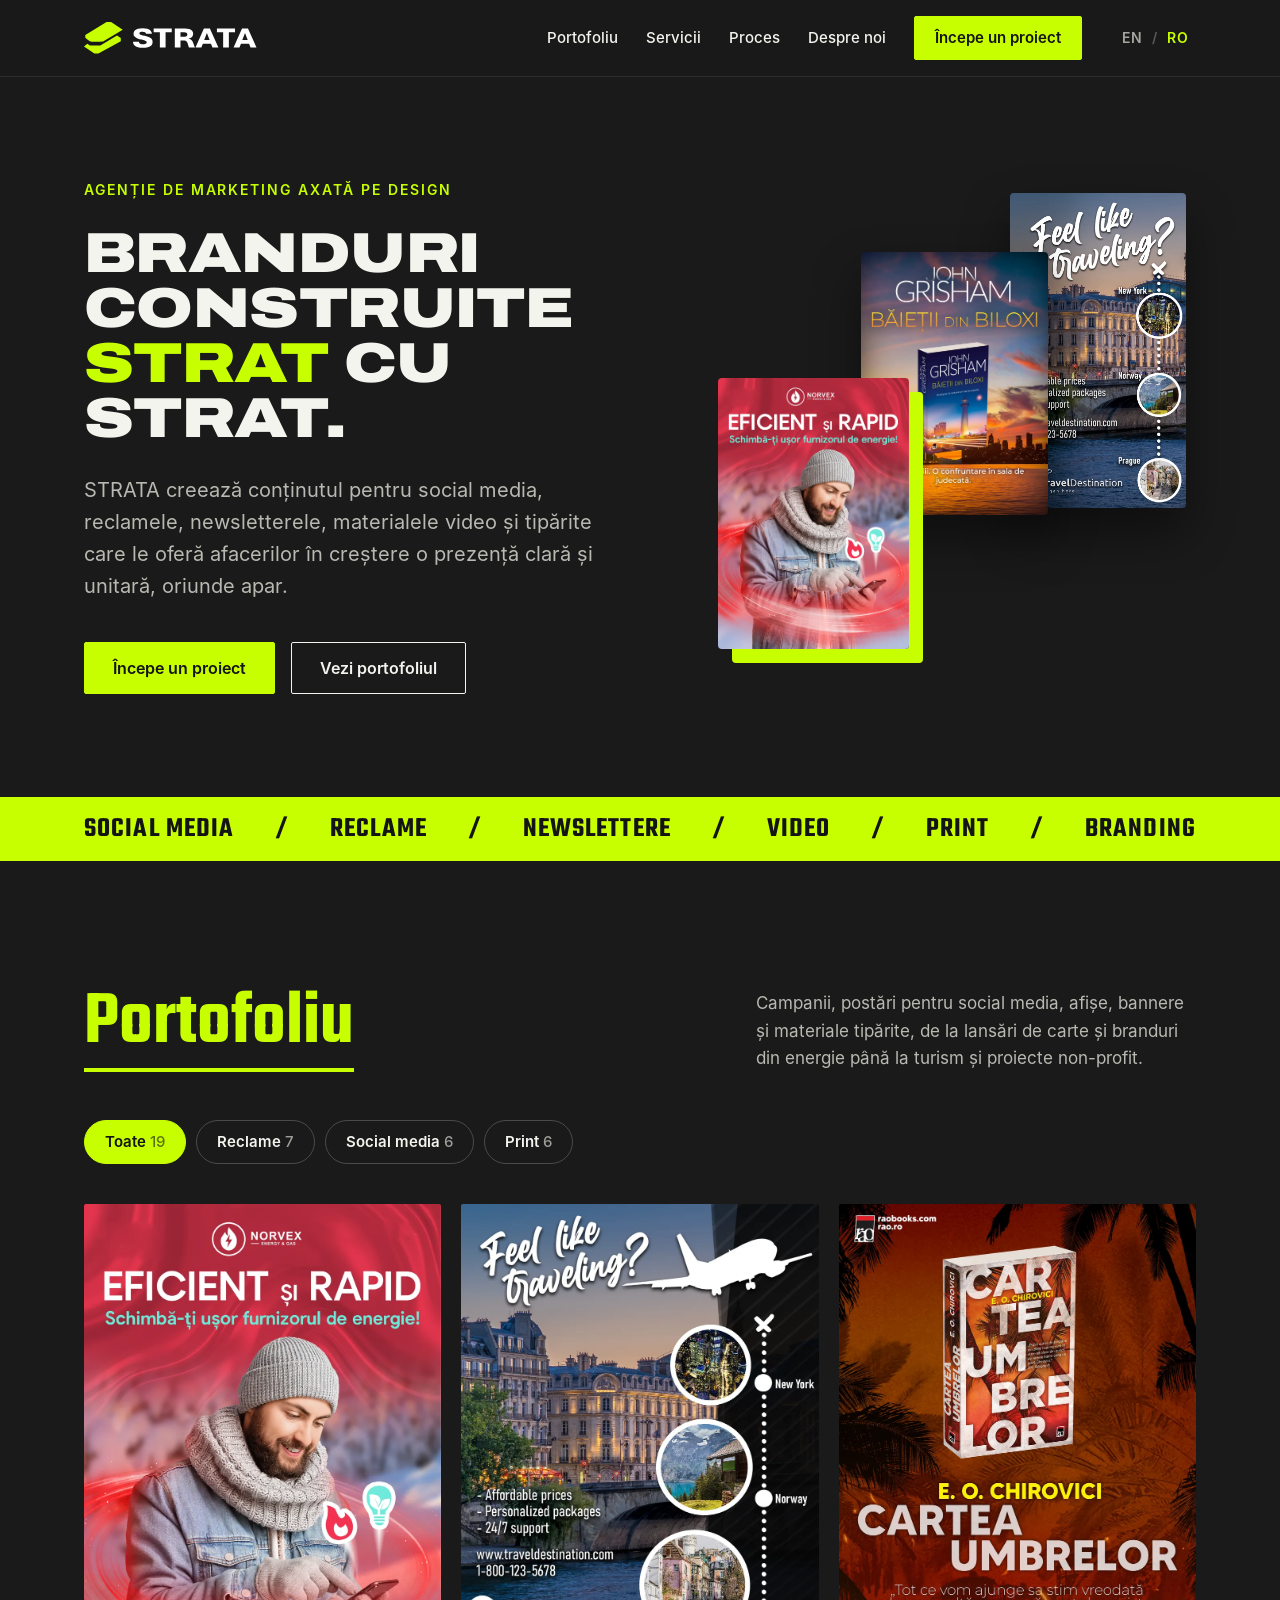
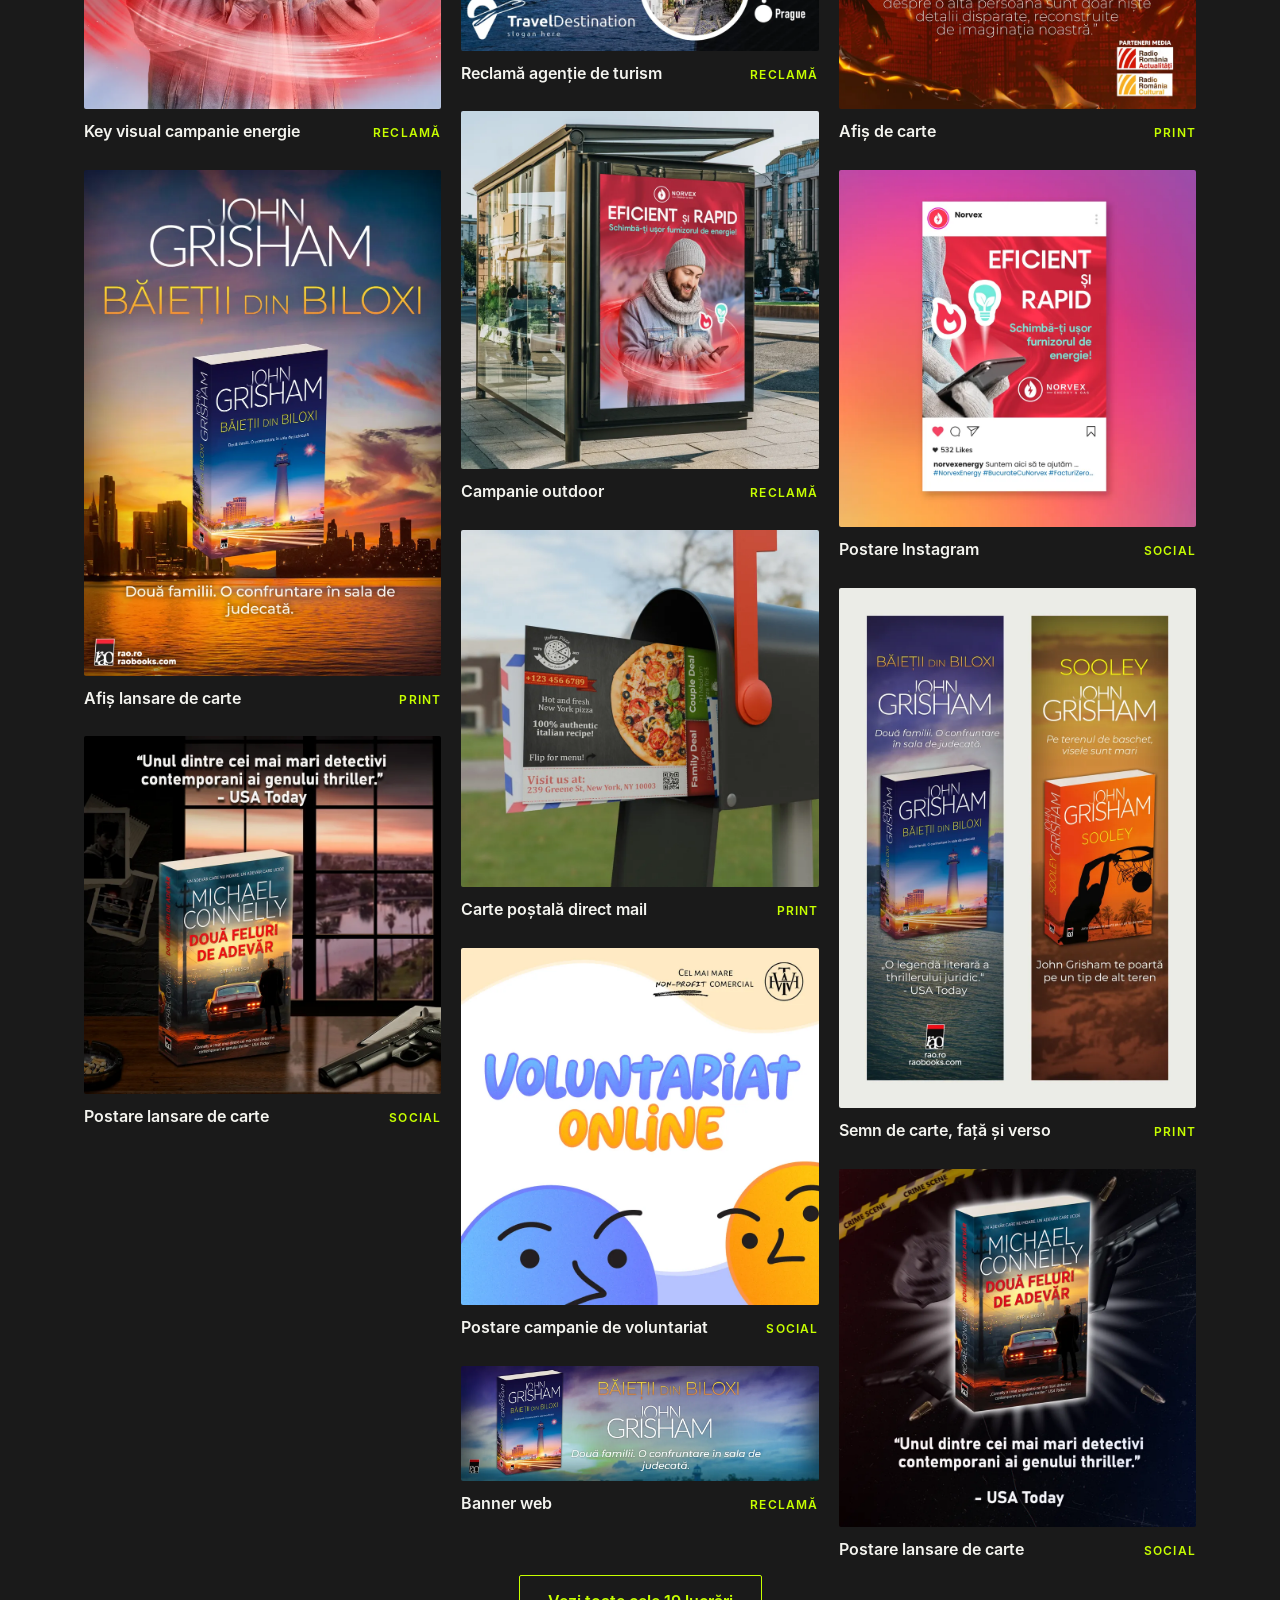
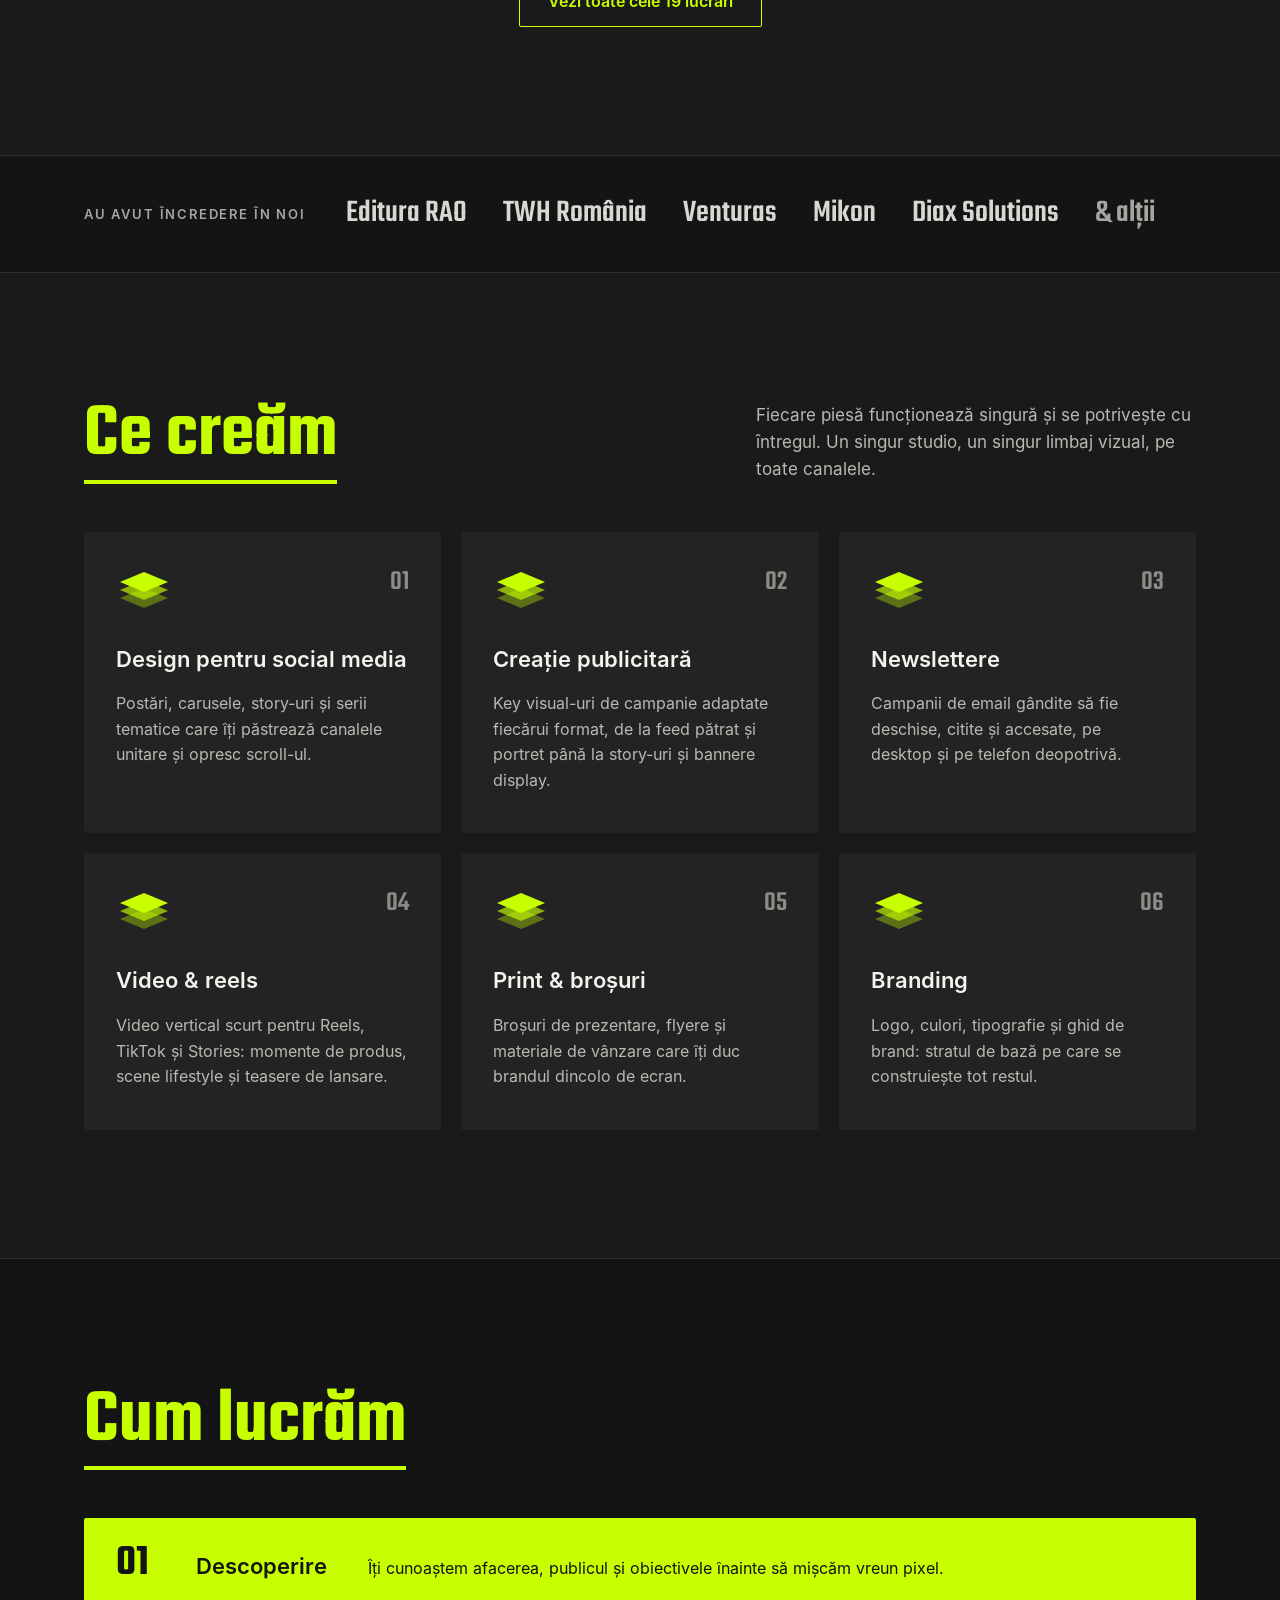
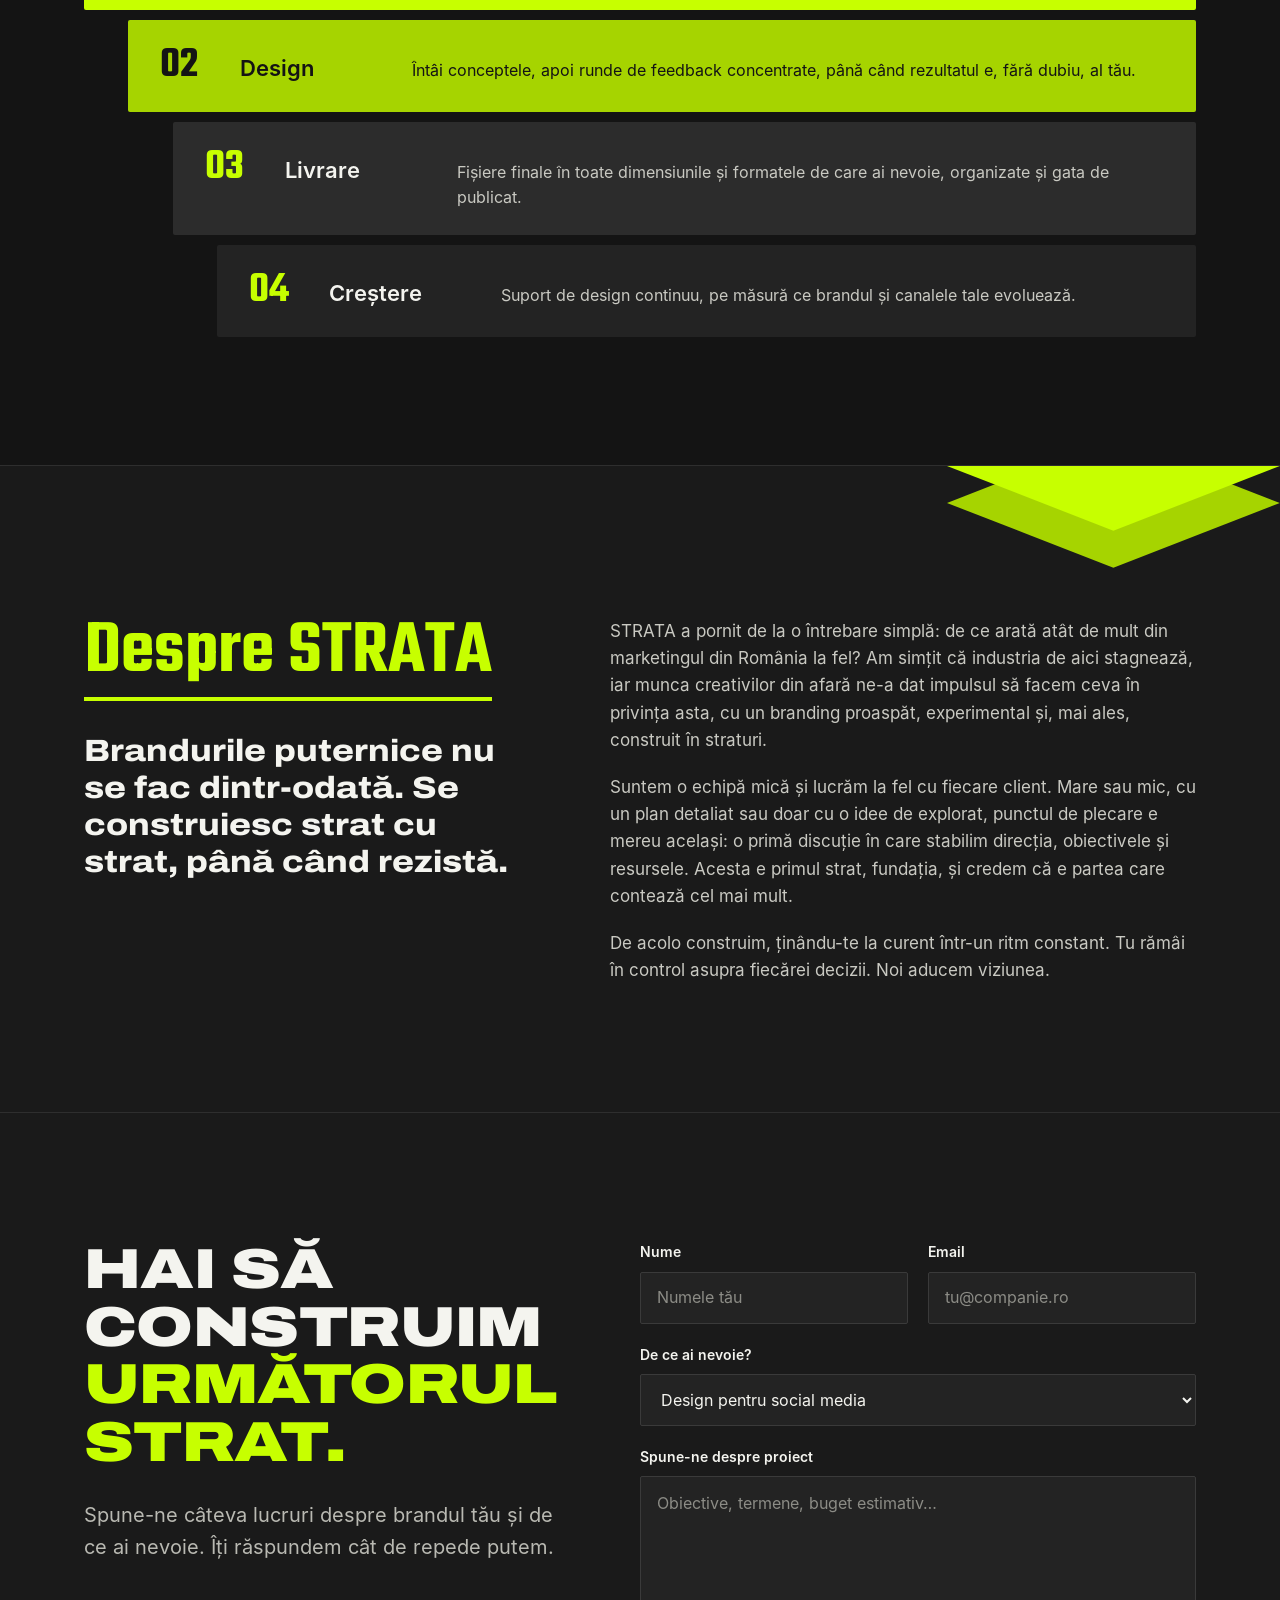
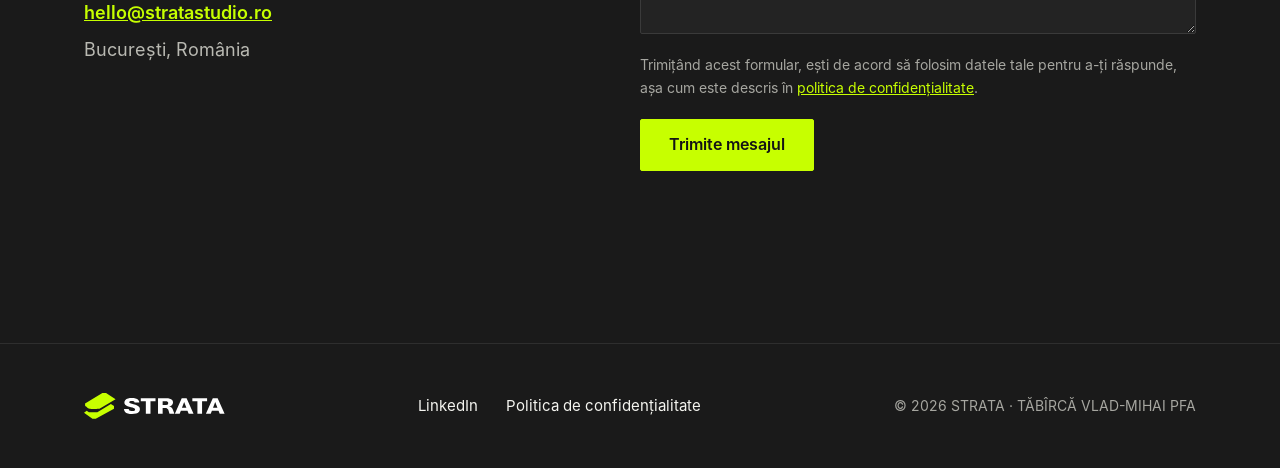
==== ro/index.html @ 1eb793d4 "Add Romanian version (/ro/) with EN/RO language switch - ro/index.html and ro/confidentialitate.html" ====
<!doctype html>
<html lang="ro">
<head>
<meta charset="utf-8">
<meta name="viewport" content="width=device-width, initial-scale=1">
<title>STRATA — Agenție de marketing axată pe design, în București</title>
<meta name="description" content="STRATA creează conținut pentru social media, reclame, newslettere, video, materiale tipărite și identitate de brand pentru afaceri în creștere. Cu sediul în București.">
<meta name="theme-color" content="#1A1A1A">
<link rel="canonical" href="https://stratastudio.ro/ro/">
<link rel="alternate" hreflang="en" href="https://stratastudio.ro/">
<link rel="alternate" hreflang="ro" href="https://stratastudio.ro/ro/">
<link rel="alternate" hreflang="x-default" href="https://stratastudio.ro/">
<meta property="og:type" content="website">
<meta property="og:locale" content="ro_RO">
<meta property="og:locale:alternate" content="en_US">
<meta property="og:title" content="STRATA — Branduri construite strat cu strat">
<meta property="og:description" content="Agenție de marketing axată pe design: social media, reclame, newslettere, video, print și branding.">
<meta property="og:url" content="https://stratastudio.ro/ro/">
<meta property="og:image" content="https://stratastudio.ro/img/brand/og-image.jpg">
<meta property="og:image:width" content="1200">
<meta property="og:image:height" content="630">
<meta name="twitter:card" content="summary_large_image">
<link rel="icon" href="../favicon.svg" type="image/svg+xml">
<link rel="icon" href="../favicon-32.png" sizes="32x32" type="image/png">
<link rel="apple-touch-icon" href="../apple-touch-icon.png">
<link rel="preload" href="../fonts/archivo-expanded-black.woff" as="font" type="font/woff" crossorigin>
<link rel="preload" href="../fonts/inter-regular.woff" as="font" type="font/woff" crossorigin>
<link rel="stylesheet" href="../css/style.css?v=20261117">
<script src="../js/main.js?v=20261117" defer></script>
</head>
<body>
<a class="skip-link" href="#main">Sari la conținut</a>

<header class="site-header">
  <div class="container header-inner">
    <a class="brand" href="#top" aria-label="STRATA, înapoi sus">
      <img src="../img/brand/logo.svg" alt="STRATA" width="172" height="32">
    </a>
    <button class="menu-toggle" type="button" aria-expanded="false" aria-controls="site-nav" aria-label="Deschide meniul">
      <svg class="icon-open" width="22" height="22" viewBox="0 0 24 24" fill="none" stroke="currentColor" stroke-width="2" stroke-linecap="round" aria-hidden="true"><path d="M4 7h16M4 12h16M4 17h10"/></svg>
      <svg class="icon-close" width="22" height="22" viewBox="0 0 24 24" fill="none" stroke="currentColor" stroke-width="2" stroke-linecap="round" aria-hidden="true"><path d="M6 6l12 12M18 6L6 18"/></svg>
    </button>
    <nav id="site-nav" class="site-nav" aria-label="Principal">
      <a href="#work">Portofoliu</a>
      <a href="#services">Servicii</a>
      <a href="#process">Proces</a>
      <a href="#about">Despre noi</a>
      <a class="btn btn-primary btn-sm" href="#contact">Începe un proiect</a>
    </nav>
    <nav class="lang-switch" aria-label="Limbă">
      <a href="../" hreflang="en" lang="en" title="English">EN</a>
      <span aria-hidden="true">/</span>
      <a href="./" hreflang="ro" lang="ro" aria-current="page" title="Română">RO</a>
    </nav>
  </div>
</header>

<main id="main">

<!-- HERO -->
<section id="top" class="hero">
  <div class="container hero-inner">
    <div class="hero-copy">
      <p class="eyebrow">Agenție de marketing axată pe design</p>
      <h1 class="display display-long">Branduri construite <span class="lime">strat</span> cu strat.</h1>
      <p class="lead">STRATA creează conținutul pentru social media, reclamele, newsletterele, materialele video și tipărite care le oferă afacerilor în creștere o prezență clară și unitară, oriunde apar.</p>
      <div class="hero-actions">
        <a class="btn btn-primary" href="#contact">Începe un proiect</a>
        <a class="btn btn-outline" href="#work">Vezi portofoliul</a>
      </div>
    </div>
    <div class="hero-art" aria-hidden="true">
      <div class="stack">
        <img class="stack-back" src="../img/work/travel-story.webp" alt="" width="700" height="1244">
        <img class="stack-mid" src="../img/work/biloxi-poster.webp" alt="" width="900" height="1273">
        <img class="stack-front" src="../img/work/norvex-kv.webp" alt="" width="900" height="1273">
      </div>
    </div>
  </div>
</section>

<div class="strip">
  <div class="container strip-inner">
    <span>Social media</span><span aria-hidden="true">/</span><span>Reclame</span><span aria-hidden="true">/</span><span>Newslettere</span><span aria-hidden="true">/</span><span>Video</span><span aria-hidden="true">/</span><span>Print</span><span aria-hidden="true">/</span><span>Branding</span>
  </div>
</div>

<!-- PORTOFOLIU -->
<section id="work" class="section">
  <div class="container">
    <div class="section-head">
      <h2 class="section-title">Portofoliu</h2>
      <p class="section-intro">Campanii, postări pentru social media, afișe, bannere și materiale tipărite, de la lansări de carte și branduri din energie până la turism și proiecte non-profit.</p>
    </div>

    <div class="filters" role="group" aria-label="Filtrează lucrările după tip">
      <button type="button" class="chip" data-filter="all" aria-pressed="true">Toate <span class="count"></span></button>
      <button type="button" class="chip" data-filter="ads" aria-pressed="false">Reclame <span class="count"></span></button>
      <button type="button" class="chip" data-filter="social" aria-pressed="false">Social media <span class="count"></span></button>
      <button type="button" class="chip" data-filter="print" aria-pressed="false">Print <span class="count"></span></button>
    </div>

    <div class="work-grid" id="work-grid">
      <figure class="work-item" data-cat="ads"><img src="../img/work/norvex-kv.webp" alt="Campanie pentru un furnizor de energie: un bărbat zâmbitor, în haine de iarnă, se uită la telefon pe un fundal roșu" width="900" height="1273" loading="lazy"><figcaption><span>Key visual campanie energie</span><span class="tag">Reclamă</span></figcaption></figure>
      <figure class="work-item" data-cat="print"><img src="../img/work/biloxi-poster.webp" alt="Afiș A4 pentru un roman de John Grisham, cu silueta unui oraș la apus" width="900" height="1273" loading="lazy"><figcaption><span>Afiș lansare de carte</span><span class="tag">Print</span></figcaption></figure>
      <figure class="work-item" data-cat="social"><img src="../img/work/truth-2.webp" alt="Postare Instagram: un thriller pe un birou lângă fereastră, la amurg, cu un citat dintr-o recenzie" width="900" height="900" loading="lazy"><figcaption><span>Postare lansare de carte</span><span class="tag">Social</span></figcaption></figure>
      <figure class="work-item" data-cat="ads"><img src="../img/work/travel-portrait.webp" alt="Reclamă pentru o agenție de turism: Feel like traveling? deasupra unui chei din Paris, cu bule de destinații" width="900" height="1125" loading="lazy"><figcaption><span>Reclamă agenție de turism</span><span class="tag">Reclamă</span></figcaption></figure>
      <figure class="work-item" data-cat="ads"><img src="../img/work/norvex-ooh.webp" alt="Afișul campaniei de energie într-o stație de autobuz" width="900" height="900" loading="lazy"><figcaption><span>Campanie outdoor</span><span class="tag">Reclamă</span></figcaption></figure>
      <figure class="work-item" data-cat="print"><img src="../img/work/pizza-mail.webp" alt="Carte poștală direct mail pentru o pizzerie, ieșind dintr-o cutie poștală roșie" width="900" height="900" loading="lazy"><figcaption><span>Carte poștală direct mail</span><span class="tag">Print</span></figcaption></figure>
      <figure class="work-item" data-cat="social"><img src="../img/work/twh-22.webp" alt="Postare colorată care anunță voluntariat online, cu fețe emoji jucăușe" width="900" height="900" loading="lazy"><figcaption><span>Postare campanie de voluntariat</span><span class="tag">Social</span></figcaption></figure>
      <figure class="work-item" data-cat="ads"><img src="../img/work/biloxi-banner.webp" alt="Banner web lat pentru un roman de John Grisham" width="1200" height="386" loading="lazy"><figcaption><span>Banner web</span><span class="tag">Reclamă</span></figcaption></figure>
      <figure class="work-item" data-cat="print"><img src="../img/work/umbrelor-poster.webp" alt="Afiș A4 pentru un thriller, cu titlu portocaliu în flăcări și palmieri" width="900" height="1273" loading="lazy"><figcaption><span>Afiș de carte</span><span class="tag">Print</span></figcaption></figure>
      <figure class="work-item" data-cat="social"><img src="../img/work/norvex-ig.webp" alt="Campania de energie prezentată ca postare Instagram pe un fundal în degrade" width="900" height="898" loading="lazy"><figcaption><span>Postare Instagram</span><span class="tag">Social</span></figcaption></figure>
      <figure class="work-item" data-cat="print"><img src="../img/work/bookmarks.webp" alt="Cele două fețe ale unui semn de carte tipărit pentru un roman" width="900" height="1312" loading="lazy"><figcaption><span>Semn de carte, față și verso</span><span class="tag">Print</span></figcaption></figure>
      <figure class="work-item" data-cat="social"><img src="../img/work/truth-3.webp" alt="Postare Instagram: un thriller luminat de un reflector, lângă un pistol" width="900" height="900" loading="lazy"><figcaption><span>Postare lansare de carte</span><span class="tag">Social</span></figcaption></figure>
      <figure class="work-item" data-cat="ads"><img src="../img/work/travel-story.webp" alt="Reclamă story verticală pentru o agenție de turism, cu un traseu de destinații" width="700" height="1244" loading="lazy"><figcaption><span>Reclamă story</span><span class="tag">Reclamă</span></figcaption></figure>
      <figure class="work-item" data-cat="print"><img src="../img/work/flyer-mockup.webp" alt="Flyer imobiliar pliat pe un birou din lemn, lângă un laptop" width="900" height="900" loading="lazy"><figcaption><span>Flyer imobiliar</span><span class="tag">Print</span></figcaption></figure>
      <figure class="work-item" data-cat="ads"><img src="../img/work/umbrelor-banner.webp" alt="Banner web portocaliu, lat, pentru un thriller" width="1200" height="386" loading="lazy"><figcaption><span>Banner web</span><span class="tag">Reclamă</span></figcaption></figure>
      <figure class="work-item" data-cat="social"><img src="../img/work/twh-24.webp" alt="Postare care invită oamenii să învețe social media management prin voluntariat" width="900" height="900" loading="lazy"><figcaption><span>Postare campanie de voluntariat</span><span class="tag">Social</span></figcaption></figure>
      <figure class="work-item" data-cat="print"><img src="../img/work/pizza-front.webp" alt="Carte poștală pentru o pizzerie, cu pizza, oferte și un cod QR" width="900" height="675" loading="lazy"><figcaption><span>Carte poștală direct mail, față</span><span class="tag">Print</span></figcaption></figure>
      <figure class="work-item" data-cat="social"><img src="../img/work/truth-4.webp" alt="Postare Instagram: un thriller pe un birou întunecat, luminat de o veioză" width="900" height="900" loading="lazy"><figcaption><span>Postare lansare de carte</span><span class="tag">Social</span></figcaption></figure>
      <figure class="work-item" data-cat="ads"><img src="../img/work/nasele-banner.webp" alt="Banner web lat și întunecat pentru un roman istoric" width="1200" height="386" loading="lazy"><figcaption><span>Banner web</span><span class="tag">Reclamă</span></figcaption></figure>
    </div>

    <div class="more-wrap">
      <button type="button" class="btn btn-outline-lime" id="show-more" hidden><span>Vezi toate cele <span id="total-count">19</span> lucrări</span></button>
    </div>
  </div>
</section>

<!-- CLIENȚI -->
<section class="clients" aria-label="Clienți">
  <div class="container clients-inner">
    <p class="clients-label">Au avut încredere în noi</p>
    <ul class="clients-list">
      <li>Editura RAO</li><li>TWH România</li><li>Venturas</li><li>Mikon</li><li>Diax Solutions</li><li class="muted">&amp; alții</li>
    </ul>
  </div>
</section>

<!-- SERVICII -->
<section id="services" class="section">
  <div class="container">
    <div class="section-head">
      <h2 class="section-title">Ce creăm</h2>
      <p class="section-intro">Fiecare piesă funcționează singură și se potrivește cu întregul. Un singur studio, un singur limbaj vizual, pe toate canalele.</p>
    </div>
    <div class="services">
      <details class="service" open>
        <summary><svg class="layers" width="56" height="48" viewBox="0 0 56 48" aria-hidden="true"><polygon points="4,30 28,20 52,30 28,40" opacity="0.35"/><polygon points="4,22 28,12 52,22 28,32" opacity="0.65"/><polygon points="4,14 28,4 52,14 28,24"/></svg><span class="num">01</span><h3>Design pentru social media</h3><span class="plus" aria-hidden="true">+</span></summary>
        <p>Postări, carusele, story-uri și serii tematice care îți păstrează canalele unitare și opresc scroll-ul.</p>
      </details>
      <details class="service" open>
        <summary><svg class="layers" width="56" height="48" viewBox="0 0 56 48" aria-hidden="true"><polygon points="4,30 28,20 52,30 28,40" opacity="0.35"/><polygon points="4,22 28,12 52,22 28,32" opacity="0.65"/><polygon points="4,14 28,4 52,14 28,24"/></svg><span class="num">02</span><h3>Creație publicitară</h3><span class="plus" aria-hidden="true">+</span></summary>
        <p>Key visual-uri de campanie adaptate fiecărui format, de la feed pătrat și portret până la story-uri și bannere display.</p>
      </details>
      <details class="service" open>
        <summary><svg class="layers" width="56" height="48" viewBox="0 0 56 48" aria-hidden="true"><polygon points="4,30 28,20 52,30 28,40" opacity="0.35"/><polygon points="4,22 28,12 52,22 28,32" opacity="0.65"/><polygon points="4,14 28,4 52,14 28,24"/></svg><span class="num">03</span><h3>Newslettere</h3><span class="plus" aria-hidden="true">+</span></summary>
        <p>Campanii de email gândite să fie deschise, citite și accesate, pe desktop și pe telefon deopotrivă.</p>
      </details>
      <details class="service" open>
        <summary><svg class="layers" width="56" height="48" viewBox="0 0 56 48" aria-hidden="true"><polygon points="4,30 28,20 52,30 28,40" opacity="0.35"/><polygon points="4,22 28,12 52,22 28,32" opacity="0.65"/><polygon points="4,14 28,4 52,14 28,24"/></svg><span class="num">04</span><h3>Video &amp; reels</h3><span class="plus" aria-hidden="true">+</span></summary>
        <p>Video vertical scurt pentru Reels, TikTok și Stories: momente de produs, scene lifestyle și teasere de lansare.</p>
      </details>
      <details class="service" open>
        <summary><svg class="layers" width="56" height="48" viewBox="0 0 56 48" aria-hidden="true"><polygon points="4,30 28,20 52,30 28,40" opacity="0.35"/><polygon points="4,22 28,12 52,22 28,32" opacity="0.65"/><polygon points="4,14 28,4 52,14 28,24"/></svg><span class="num">05</span><h3>Print &amp; broșuri</h3><span class="plus" aria-hidden="true">+</span></summary>
        <p>Broșuri de prezentare, flyere și materiale de vânzare care îți duc brandul dincolo de ecran.</p>
      </details>
      <details class="service" open>
        <summary><svg class="layers" width="56" height="48" viewBox="0 0 56 48" aria-hidden="true"><polygon points="4,30 28,20 52,30 28,40" opacity="0.35"/><polygon points="4,22 28,12 52,22 28,32" opacity="0.65"/><polygon points="4,14 28,4 52,14 28,24"/></svg><span class="num">06</span><h3>Branding</h3><span class="plus" aria-hidden="true">+</span></summary>
        <p>Logo, culori, tipografie și ghid de brand: stratul de bază pe care se construiește tot restul.</p>
      </details>
    </div>
  </div>
</section>

<!-- PROCES -->
<section id="process" class="section section-dark">
  <div class="container">
    <div class="section-head">
      <h2 class="section-title">Cum lucrăm</h2>
    </div>
    <ol class="steps">
      <li class="step step-1"><span class="step-num">01</span><span class="step-name">Descoperire</span><span class="step-text">Îți cunoaștem afacerea, publicul și obiectivele înainte să mișcăm vreun pixel.</span></li>
      <li class="step step-2"><span class="step-num">02</span><span class="step-name">Design</span><span class="step-text">Întâi conceptele, apoi runde de feedback concentrate, până când rezultatul e, fără dubiu, al tău.</span></li>
      <li class="step step-3"><span class="step-num">03</span><span class="step-name">Livrare</span><span class="step-text">Fișiere finale în toate dimensiunile și formatele de care ai nevoie, organizate și gata de publicat.</span></li>
      <li class="step step-4"><span class="step-num">04</span><span class="step-name">Creștere</span><span class="step-text">Suport de design continuu, pe măsură ce brandul și canalele tale evoluează.</span></li>
    </ol>
  </div>
</section>

<!-- DESPRE -->
<section id="about" class="section about">
  <svg class="about-layers" viewBox="0 0 360 220" aria-hidden="true"><polygon points="0,40 180,-30 360,40 180,110" fill="#A6D400"/><polygon points="0,0 180,-70 360,0 180,70" fill="#C7FF00"/></svg>
  <div class="container about-inner">
    <div class="about-head">
      <h2 class="section-title">Despre STRATA</h2>
      <p class="quote">Brandurile puternice nu se fac dintr-odată. Se construiesc strat cu strat, până când rezistă.</p>
    </div>
    <div class="about-body">
      <p>STRATA a pornit de la o întrebare simplă: de ce arată atât de mult din marketingul din România la fel? Am simțit că industria de aici stagnează, iar munca creativilor din afară ne-a dat impulsul să facem ceva în privința asta, cu un branding proaspăt, experimental și, mai ales, construit în straturi.</p>
      <p>Suntem o echipă mică și lucrăm la fel cu fiecare client. Mare sau mic, cu un plan detaliat sau doar cu o idee de explorat, punctul de plecare e mereu același: o primă discuție în care stabilim direcția, obiectivele și resursele. Acesta e primul strat, fundația, și credem că e partea care contează cel mai mult.</p>
      <p>De acolo construim, ținându-te la curent într-un ritm constant. Tu rămâi în control asupra fiecărei decizii. Noi aducem viziunea.</p>
    </div>
  </div>
</section>

<!-- CONTACT -->
<section id="contact" class="section contact">
  <div class="container contact-inner">
    <div class="contact-copy">
      <h2 class="display display-md display-long">Hai să construim <span class="lime">următorul strat.</span></h2>
      <p class="lead">Spune-ne câteva lucruri despre brandul tău și de ce ai nevoie. Îți răspundem cât de repede putem.</p>
      <div class="contact-details">
        <a href="mailto:hello@stratastudio.ro">hello@stratastudio.ro</a>
        <span>București, România</span>
      </div>
    </div>
    <form class="contact-form" id="contact-form" action="https://formspree.io/f/mnppkpod" method="POST" novalidate>
      <input type="hidden" name="language" value="ro">
      <div class="field-row">
        <div class="field">
          <label for="c-name">Nume</label>
          <input id="c-name" name="name" type="text" autocomplete="name" placeholder="Numele tău" required>
        </div>
        <div class="field">
          <label for="c-email">Email</label>
          <input id="c-email" name="email" type="email" autocomplete="email" placeholder="tu@companie.ro" required>
        </div>
      </div>
      <div class="field">
        <label for="c-service">De ce ai nevoie?</label>
        <select id="c-service" name="service">
          <option>Design pentru social media</option>
          <option>Creație publicitară</option>
          <option>Newslettere</option>
          <option>Video &amp; reels</option>
          <option>Print &amp; broșuri</option>
          <option>Branding</option>
          <option>Altceva</option>
        </select>
      </div>
      <div class="field">
        <label for="c-msg">Spune-ne despre proiect</label>
        <textarea id="c-msg" name="message" rows="5" placeholder="Obiective, termene, buget estimativ…" required></textarea>
      </div>
      <div class="hp" aria-hidden="true">
        <label for="c-company">Lasă acest câmp gol</label>
        <input id="c-company" name="_gotcha" type="text" tabindex="-1" autocomplete="off">
      </div>
      <p class="consent">Trimițând acest formular, ești de acord să folosim datele tale pentru a-ți răspunde, așa cum este descris în <a href="confidentialitate.html">politica de confidențialitate</a>.</p>
      <button class="btn btn-primary" type="submit">Trimite mesajul</button>
      <p class="form-status" id="form-status" role="status" aria-live="polite"></p>
    </form>
  </div>
</section>

</main>

<footer class="site-footer">
  <div class="container footer-inner">
    <img src="../img/brand/logo.svg" alt="STRATA" width="140" height="26">
    <nav class="footer-nav" aria-label="Subsol">
      <a href="https://www.linkedin.com/company/strata-linkedin" target="_blank" rel="noopener">LinkedIn</a>
      <a href="confidentialitate.html">Politica de confidențialitate</a>
    </nav>
    <p class="legal">© <span id="year">2026</span> STRATA · TĂBÎRCĂ VLAD-MIHAI PFA</p>
  </div>
</footer>
</body>
</html>
---- css/style.css ----
/* STRATA — site styles */

@font-face { font-family: "Archivo"; src: url("../fonts/archivo-expanded-black.woff") format("woff"); font-weight: 800 900; font-stretch: 110% 125%; font-display: swap; }
@font-face { font-family: "Teko"; src: url("../fonts/teko.woff") format("woff"); font-weight: 500 600; font-display: swap; }
@font-face { font-family: "Inter"; src: url("../fonts/inter-regular.woff") format("woff"); font-weight: 400; font-display: swap; }
@font-face { font-family: "Inter"; src: url("../fonts/inter-medium.woff") format("woff"); font-weight: 500; font-display: swap; }
@font-face { font-family: "Inter"; src: url("../fonts/inter-semibold.woff") format("woff"); font-weight: 600; font-display: swap; }

:root {
  --ink: #1A1A1A;
  --ink-deep: #141414;
  --surface: #232323;
  --surface-2: #2C2C2C;
  --line: #2E2E2E;
  --line-2: #3A3A3A;
  --paper: #F4F4EF;
  --text-2: #C9C9C2;
  --muted: #B9B9B2;
  --muted-2: #A6A6A0;
  --lime: #C7FF00;
  --lime-deep: #A6D400;
  --lime-hover: #DEFF66;
  --pad: clamp(20px, 5vw, 64px);
  --display: "Archivo", "Arial Black", sans-serif;
  --heading: "Teko", "Arial Narrow", sans-serif;
  --body: "Inter", system-ui, -apple-system, "Segoe UI", sans-serif;
  --radius: 2px;
}

*, *::before, *::after { box-sizing: border-box; }
html { scroll-behavior: smooth; scroll-padding-top: 88px; -webkit-text-size-adjust: 100%; }
body { margin: 0; background: var(--ink); color: var(--paper); font-family: var(--body); font-size: 17px; line-height: 1.6; overflow-x: hidden; }
img { max-width: 100%; height: auto; display: block; }
a { color: var(--lime); }
a:hover { color: var(--lime-hover); }
input, select, textarea, button { font: inherit; }
:focus-visible { outline: 2px solid var(--lime); outline-offset: 3px; }
@media (prefers-reduced-motion: reduce) { html { scroll-behavior: auto; } * { transition: none !important; } }

.container { max-width: 1240px; margin: 0 auto; padding-inline: var(--pad); }
.lime { color: var(--lime); }
.muted { color: var(--muted-2); }

.skip-link { position: absolute; left: 16px; top: -60px; z-index: 100; padding: 10px 16px; background: var(--lime); color: var(--ink-deep); font-weight: 600; text-decoration: none; border-radius: var(--radius); }
.skip-link:focus { top: 16px; }

/* Buttons */
.btn { display: inline-flex; align-items: center; justify-content: center; min-height: 52px; padding: 0 28px; border-radius: var(--radius); font-weight: 600; font-size: 16px; text-decoration: none; cursor: pointer; border: 1.5px solid transparent; transition: background-color .15s, color .15s, border-color .15s; }
.btn-sm { min-height: 44px; padding: 0 20px; font-size: 15px; }
.btn-primary { background: var(--lime); color: var(--ink-deep); border-color: var(--lime); }
.btn-primary:hover { background: var(--lime-hover); border-color: var(--lime-hover); color: var(--ink-deep); }
.btn-outline { border-color: var(--paper); color: var(--paper); background: transparent; }
.btn-outline:hover { background: var(--paper); color: var(--ink-deep); }
.btn-outline-lime { border-color: var(--lime); color: var(--lime); background: transparent; }
.btn-outline-lime:hover { background: var(--lime); color: var(--ink-deep); }

/* Header */
.site-header { position: sticky; top: 0; z-index: 50; background: rgba(26, 26, 26, 0.94); backdrop-filter: blur(8px); -webkit-backdrop-filter: blur(8px); border-bottom: 1px solid var(--line); }
.header-inner { display: flex; align-items: center; justify-content: space-between; gap: 16px 32px; min-height: 76px; }
.brand { display: flex; align-items: center; }
.brand img { height: 32px; width: auto; }
.site-nav { display: flex; align-items: center; gap: 28px; font-size: 15px; font-weight: 500; margin-left: auto; }
.lang-switch { display: flex; align-items: center; gap: 2px; font-size: 14px; font-weight: 600; letter-spacing: .06em; color: #5A5A56; }
.lang-switch a { display: inline-flex; align-items: center; justify-content: center; min-width: 36px; min-height: 44px; padding: 0 4px; color: var(--muted-2); text-decoration: none; border-radius: var(--radius); }
.lang-switch a:hover { color: var(--paper); }
.lang-switch a[aria-current="page"] { color: var(--lime); }
.back { margin-left: auto; }
.site-nav a:not(.btn) { color: var(--paper); text-decoration: none; }
.site-nav a:not(.btn):hover { color: var(--lime); }
.menu-toggle { display: none; width: 48px; height: 48px; align-items: center; justify-content: center; background: transparent; border: 1.5px solid var(--line-2); border-radius: var(--radius); color: var(--paper); cursor: pointer; padding: 0; }
.menu-toggle .icon-close { display: none; }
.menu-toggle[aria-expanded="true"] .icon-open { display: none; }
.menu-toggle[aria-expanded="true"] .icon-close { display: block; }

/* Typography */
.eyebrow { margin: 0 0 24px; font-size: 14px; font-weight: 600; letter-spacing: .14em; text-transform: uppercase; color: var(--lime); }
.display { margin: 0; font-family: var(--display); font-weight: 900; font-stretch: 125%; font-size: clamp(40px, 6.2vw, 88px); line-height: .98; letter-spacing: -.01em; text-transform: uppercase; }
.display-md { font-size: clamp(34px, 5vw, 68px); line-height: 1.02; }
/* Longer words (Romanian) get a slightly smaller display size so they never overflow */
.display-long { font-size: clamp(32px, 4.4vw, 64px); }
.display-md.display-long { font-size: clamp(30px, 4.4vw, 60px); }
.lead { margin: 28px 0 0; max-width: 540px; font-size: clamp(17px, 1.6vw, 20px); color: var(--muted); }
.section { padding-block: clamp(64px, 10vw, 128px); }
.section-dark { background: var(--ink-deep); border-top: 1px solid var(--line); border-bottom: 1px solid var(--line); }
.section-head { display: flex; flex-wrap: wrap; align-items: flex-end; justify-content: space-between; gap: 20px 48px; margin-bottom: 48px; }
.section-title { margin: 0; display: inline-block; font-family: var(--heading); font-weight: 600; font-size: clamp(56px, 6vw, 80px); line-height: .9; color: var(--lime); padding-bottom: 10px; border-bottom: 4px solid var(--lime); }
.section-intro { margin: 0; max-width: 440px; color: var(--muted); }

/* Hero */
.hero-inner { display: flex; flex-wrap: wrap; align-items: center; gap: 56px; padding-block: clamp(40px, 8vw, 104px) clamp(56px, 8vw, 112px); }
.hero-copy { flex: 1 1 500px; min-width: 0; }
.hero-actions { margin-top: 40px; display: flex; flex-wrap: wrap; gap: 16px; }
.hero-art { flex: 1 1 400px; min-width: 0; max-width: 560px; margin-inline: auto; }
.stack { position: relative; width: 100%; aspect-ratio: 1 / 1.02; }
.stack img { position: absolute; object-fit: cover; border-radius: 4px; box-shadow: 0 24px 48px rgba(0, 0, 0, .45); }
.stack-back { left: 61%; top: 0; width: 37%; aspect-ratio: 9 / 16; }
.stack-mid { left: 30%; top: 12%; width: 39%; aspect-ratio: 1 / 1.414; }
.stack-front { left: 0; top: 38%; width: 40%; aspect-ratio: 1 / 1.414; box-shadow: 14px 14px 0 var(--lime) !important; }

/* Strip */
.strip { background: var(--lime); color: var(--ink-deep); }
.strip-inner { display: flex; flex-wrap: wrap; justify-content: space-between; gap: 6px 28px; padding-block: 18px; font-family: var(--heading); font-weight: 600; font-size: 28px; line-height: 1; text-transform: uppercase; letter-spacing: .04em; }

/* Work */
.filters { display: flex; flex-wrap: wrap; gap: 10px; margin-bottom: 40px; }
.chip { min-height: 44px; padding: 0 20px; border-radius: 999px; font-size: 15px; font-weight: 600; cursor: pointer; background: transparent; color: var(--paper); border: 1.5px solid #4A4A4A; white-space: nowrap; transition: background-color .15s, border-color .15s, color .15s; }
.chip:hover { border-color: var(--lime); }
.chip[aria-pressed="true"] { background: var(--lime); color: var(--ink-deep); border-color: var(--lime); }
.chip .count { opacity: .6; font-weight: 500; }
.work-grid { columns: 300px 3; column-gap: 20px; }
.work-item { break-inside: avoid; margin: 0 0 28px; }
.work-item[hidden] { display: none; }
.work-item img { width: 100%; border-radius: var(--radius); background: var(--surface); }
.work-item figcaption { margin-top: 12px; display: flex; justify-content: space-between; align-items: baseline; gap: 12px; font-size: 16px; font-weight: 600; line-height: 1.3; }
.tag { flex-shrink: 0; font-size: 12px; letter-spacing: .1em; text-transform: uppercase; color: var(--lime); }
.more-wrap { display: flex; justify-content: center; margin-top: 16px; }

/* Clients */
.clients { background: var(--ink-deep); border-top: 1px solid var(--line); border-bottom: 1px solid var(--line); }
.clients-inner { display: flex; flex-wrap: wrap; align-items: center; gap: 12px 40px; padding-block: 40px; }
.clients-label { margin: 0; font-size: 13px; font-weight: 600; letter-spacing: .14em; text-transform: uppercase; color: var(--muted-2); }
.clients-list { list-style: none; margin: 0; padding: 0; flex: 1 1 600px; display: flex; flex-wrap: wrap; gap: 6px 36px; font-family: var(--heading); font-weight: 500; font-size: 32px; line-height: 1.1; color: #D8D8D2; }

/* Services */
.services { display: grid; grid-template-columns: repeat(auto-fit, minmax(300px, 1fr)); gap: 20px; }
.service { background: var(--surface); border-radius: var(--radius); padding: 36px 32px 40px; }
.service summary { list-style: none; display: grid; grid-template-columns: 1fr auto; grid-template-areas: "icon num" "title title"; row-gap: 30px; cursor: default; pointer-events: none; }
.service summary::-webkit-details-marker { display: none; }
.service .layers { grid-area: icon; fill: var(--lime); }
.service .num { grid-area: num; font-family: var(--heading); font-size: 28px; line-height: 1; color: #8C8C86; }
.service h3 { grid-area: title; margin: 0; font-size: 22px; font-weight: 600; line-height: 1.25; }
.service .plus { display: none; }
.service p { margin: 18px 0 0; font-size: 16px; color: var(--muted); }

/* Process */
.steps { list-style: none; margin: 0; padding: 0; display: flex; flex-direction: column; gap: 10px; }
.step { display: flex; flex-wrap: wrap; align-items: baseline; gap: 8px 32px; padding: 24px 32px; border-radius: var(--radius); }
.step-num { font-family: var(--heading); font-weight: 600; font-size: 44px; line-height: 1; min-width: 48px; }
.step-name { font-size: 22px; font-weight: 600; min-width: 140px; }
.step-text { flex: 1 1 280px; font-size: 16px; }
.step-1 { background: var(--lime); color: var(--ink-deep); }
.step-2 { background: var(--lime-deep); color: var(--ink-deep); margin-left: 4%; }
.step-3 { background: var(--surface-2); margin-left: 8%; }
.step-4 { background: var(--surface); margin-left: 12%; }
.step-3 .step-num, .step-4 .step-num { color: var(--lime); }
.step-3 .step-text, .step-4 .step-text { color: var(--text-2); }

/* About */
.about { position: relative; overflow: hidden; }
.about-layers { position: absolute; top: 0; right: 0; width: clamp(150px, 26vw, 360px); height: auto; }
.about-inner { position: relative; display: flex; flex-wrap: wrap; gap: 48px 80px; padding-top: clamp(24px, 3vw, 24px); }
.about-head { flex: 1 1 320px; }
.quote { margin: 32px 0 0; font-family: var(--display); font-weight: 800; font-stretch: 115%; font-size: clamp(23px, 2.4vw, 32px); line-height: 1.2; }
.about-body { flex: 1 1 460px; display: flex; flex-direction: column; gap: 20px; color: var(--text-2); }
.about-body p { margin: 0; }

/* Contact */
.contact { border-top: 1px solid var(--line); }
.contact-inner { display: flex; flex-wrap: wrap; gap: 48px 80px; }
.contact-copy { flex: 1 1 360px; }
.contact-details { margin-top: 36px; display: flex; flex-direction: column; gap: 8px; font-size: 18px; }
.contact-details a { font-weight: 600; }
.contact-details span { color: var(--muted); }
.contact-form { flex: 1 1 440px; display: flex; flex-direction: column; gap: 20px; }
.field-row { display: grid; grid-template-columns: repeat(auto-fit, minmax(200px, 1fr)); gap: 20px; }
.field { display: flex; flex-direction: column; gap: 8px; }
.field label { font-size: 14px; font-weight: 600; }
.field input, .field select, .field textarea { min-height: 52px; padding: 0 16px; background: var(--surface); border: 1px solid var(--line-2); color: var(--paper); border-radius: var(--radius); font-size: 16px; }
.field textarea { padding: 14px 16px; resize: vertical; }
.field input::placeholder, .field textarea::placeholder { color: #8C8C86; }
.field input:focus, .field select:focus, .field textarea:focus { border-color: var(--lime); outline: none; }
.field [aria-invalid="true"] { border-color: #FF7A6B; }
.hp { position: absolute; left: -9999px; width: 1px; height: 1px; overflow: hidden; }
.consent { margin: 0; font-size: 14px; color: var(--muted-2); }
.contact-form .btn { align-self: flex-start; }
.form-status { margin: 0; min-height: 1.6em; font-size: 15px; }
.form-status.ok { color: var(--lime); }
.form-status.err { color: #FF9D91; }

/* Footer */
.site-footer { border-top: 1px solid var(--line); }
.footer-inner { display: flex; flex-wrap: wrap; align-items: center; justify-content: space-between; gap: 20px 32px; padding-block: 40px; }
.footer-inner img { height: 26px; width: auto; }
.footer-nav { display: flex; flex-wrap: wrap; gap: 4px 28px; font-size: 15px; }
.footer-nav a { color: var(--paper); text-decoration: none; display: inline-flex; align-items: center; min-height: 44px; }
.footer-nav a:hover { color: var(--lime); }
.legal { margin: 0; font-size: 14px; color: var(--muted-2); }

/* Phone and small tablet */
@media (max-width: 760px) {
  body { font-size: 16px; }
  .header-inner { min-height: 68px; }
  .brand img { height: 28px; }
  .menu-toggle { display: inline-flex; order: 3; }
  .lang-switch { order: 2; margin-left: auto; }
  .brand { order: 1; }
  .site-header .back { display: none; }
  .site-nav { display: none; position: absolute; left: 0; right: 0; top: 100%; flex-direction: column; align-items: stretch; gap: 0; padding: 8px var(--pad) 28px; background: var(--ink); border-bottom: 1px solid var(--line); }
  .site-nav.open { display: flex; }
  .site-nav a:not(.btn) { display: flex; align-items: center; min-height: 60px; border-bottom: 1px solid var(--line); font-family: var(--heading); font-weight: 600; font-size: 34px; line-height: 1; }
  .site-nav .btn { margin-top: 24px; min-height: 52px; }

  .eyebrow { font-size: 12px; margin-bottom: 16px; }
  .lead { margin-top: 20px; }
  .hero-inner { gap: 48px; }
  .hero-actions { flex-direction: column; gap: 12px; margin-top: 28px; }
  .hero-actions .btn { width: 100%; }
  .stack img { box-shadow: 0 16px 32px rgba(0, 0, 0, .45); }
  .stack-front { box-shadow: 8px 8px 0 var(--lime) !important; }

  .strip-inner { justify-content: center; gap: 2px 14px; padding-block: 14px; font-size: 22px; line-height: 1.1; }

  .section-head { margin-bottom: 28px; }
  .section-title { font-size: 56px; padding-bottom: 8px; }

  .filters { flex-wrap: nowrap; overflow-x: auto; margin-inline: calc(var(--pad) * -1); padding-inline: var(--pad); margin-bottom: 24px; scrollbar-width: none; }
  .filters::-webkit-scrollbar { display: none; }
  .chip { flex-shrink: 0; padding: 0 16px; font-size: 14px; }
  .work-grid { columns: 2; column-gap: 12px; }
  .work-item { margin-bottom: 20px; }
  .work-item figcaption { margin-top: 8px; flex-direction: column; gap: 2px; font-size: 14px; }
  .tag { font-size: 11px; }
  .more-wrap .btn { width: 100%; }

  .clients-inner { padding-block: 32px; }
  .clients-label { font-size: 12px; }
  .clients-list { flex-basis: 100%; gap: 2px 20px; font-size: 24px; line-height: 1.2; }

  .services { grid-template-columns: 1fr; gap: 8px; }
  .service { padding: 0; }
  .service summary { pointer-events: auto; cursor: pointer; display: flex; align-items: center; gap: 14px; min-height: 64px; padding: 0 18px; }
  .service .layers { display: none; }
  .service .num { order: 0; width: 28px; font-size: 24px; }
  .service h3 { flex: 1; font-size: 18px; }
  .service .plus { display: inline-flex; width: 28px; justify-content: center; font-size: 26px; line-height: 1; color: var(--lime); transition: transform .2s; }
  .service[open] .plus { transform: rotate(45deg); }
  .service p { margin: 0; padding: 0 18px 22px 60px; font-size: 15px; }

  .step { display: block; padding: 18px 20px; }
  .step-num { font-size: 36px; margin-right: 14px; }
  .step-name { font-size: 20px; }
  .step-text { display: block; margin-top: 6px; font-size: 15px; }
  .step-2 { margin-left: 10px; } .step-3 { margin-left: 20px; } .step-4 { margin-left: 30px; }

  .about-inner { padding-top: 40px; gap: 24px; }
  .quote { margin-top: 28px; }
  .about-body { gap: 16px; }

  .contact-details { margin-top: 20px; gap: 4px; font-size: 16px; }
  .contact-form { margin-top: 12px; gap: 18px; }
  .contact-form .btn { align-self: stretch; }
  .consent { font-size: 13px; }

  .footer-inner { flex-direction: column; align-items: flex-start; padding-block: 32px 40px; }
  .footer-inner img { height: 24px; }
  .legal { font-size: 13px; }
}
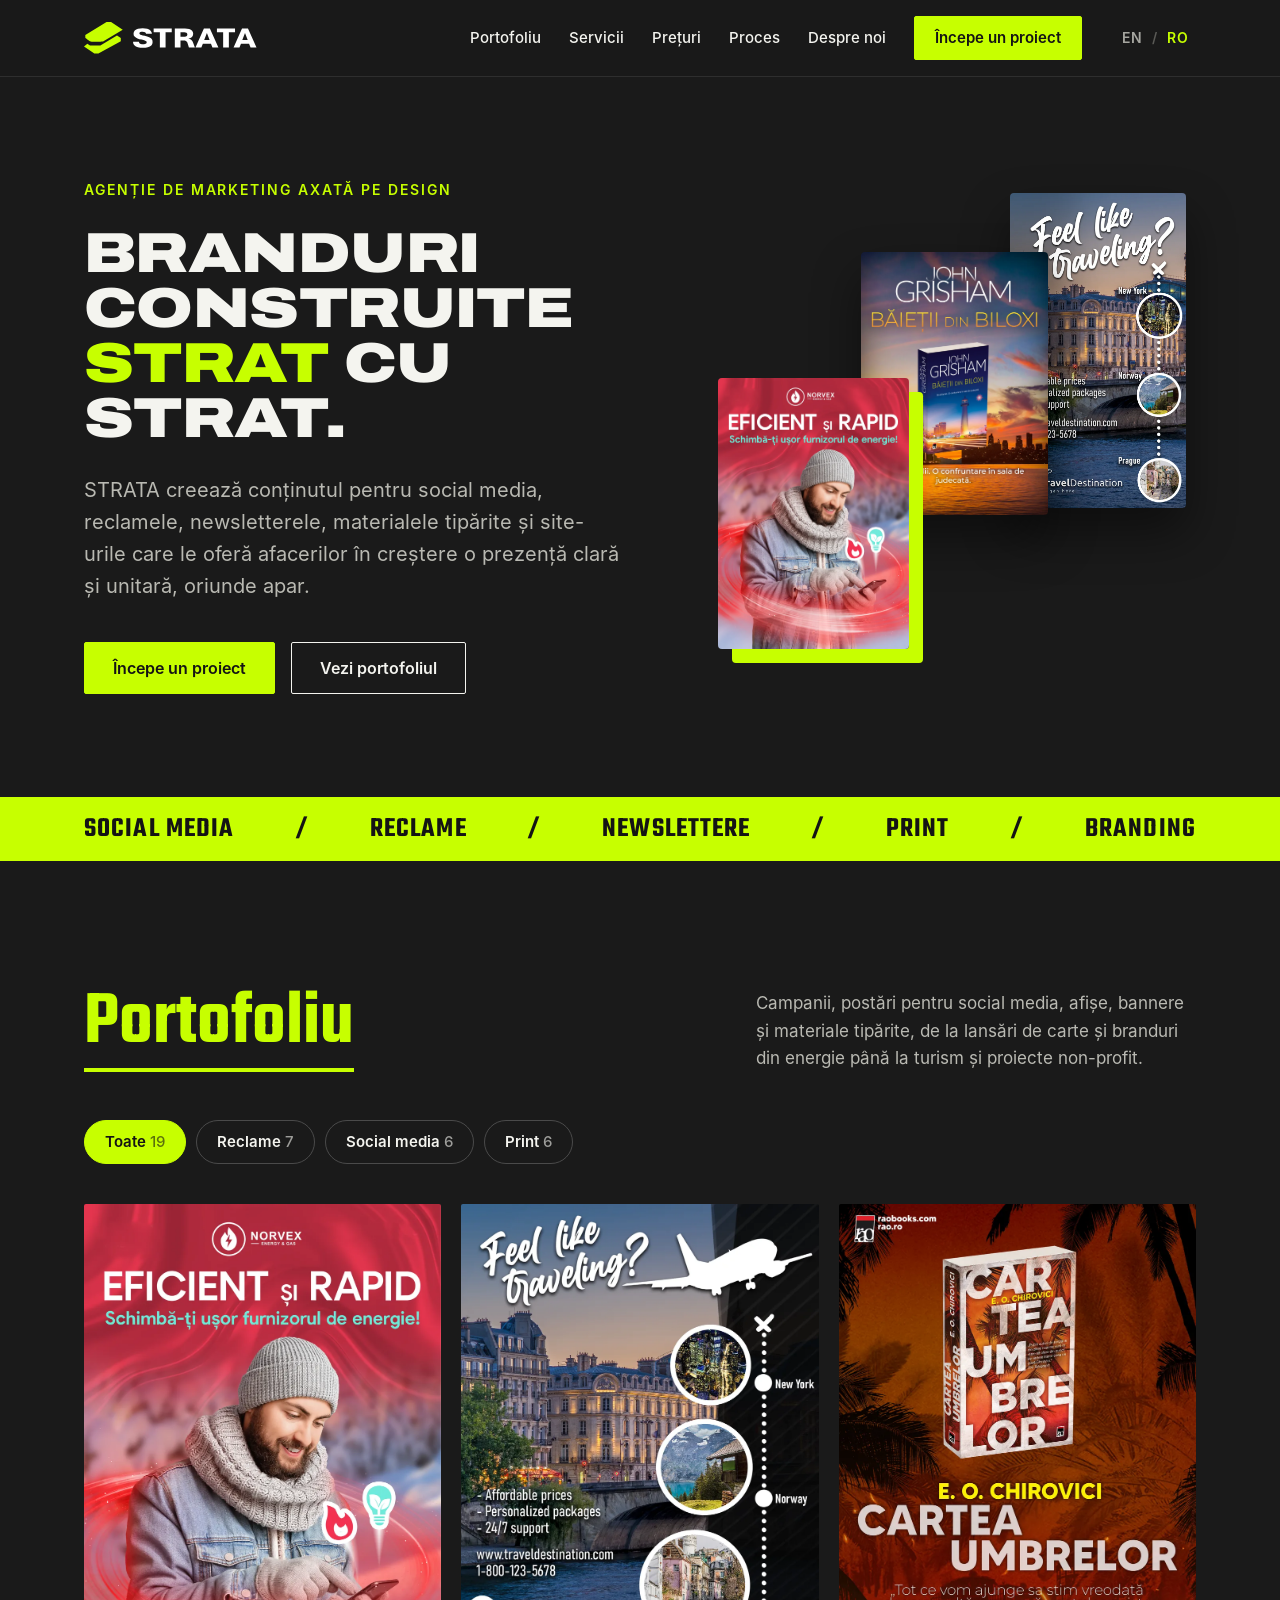
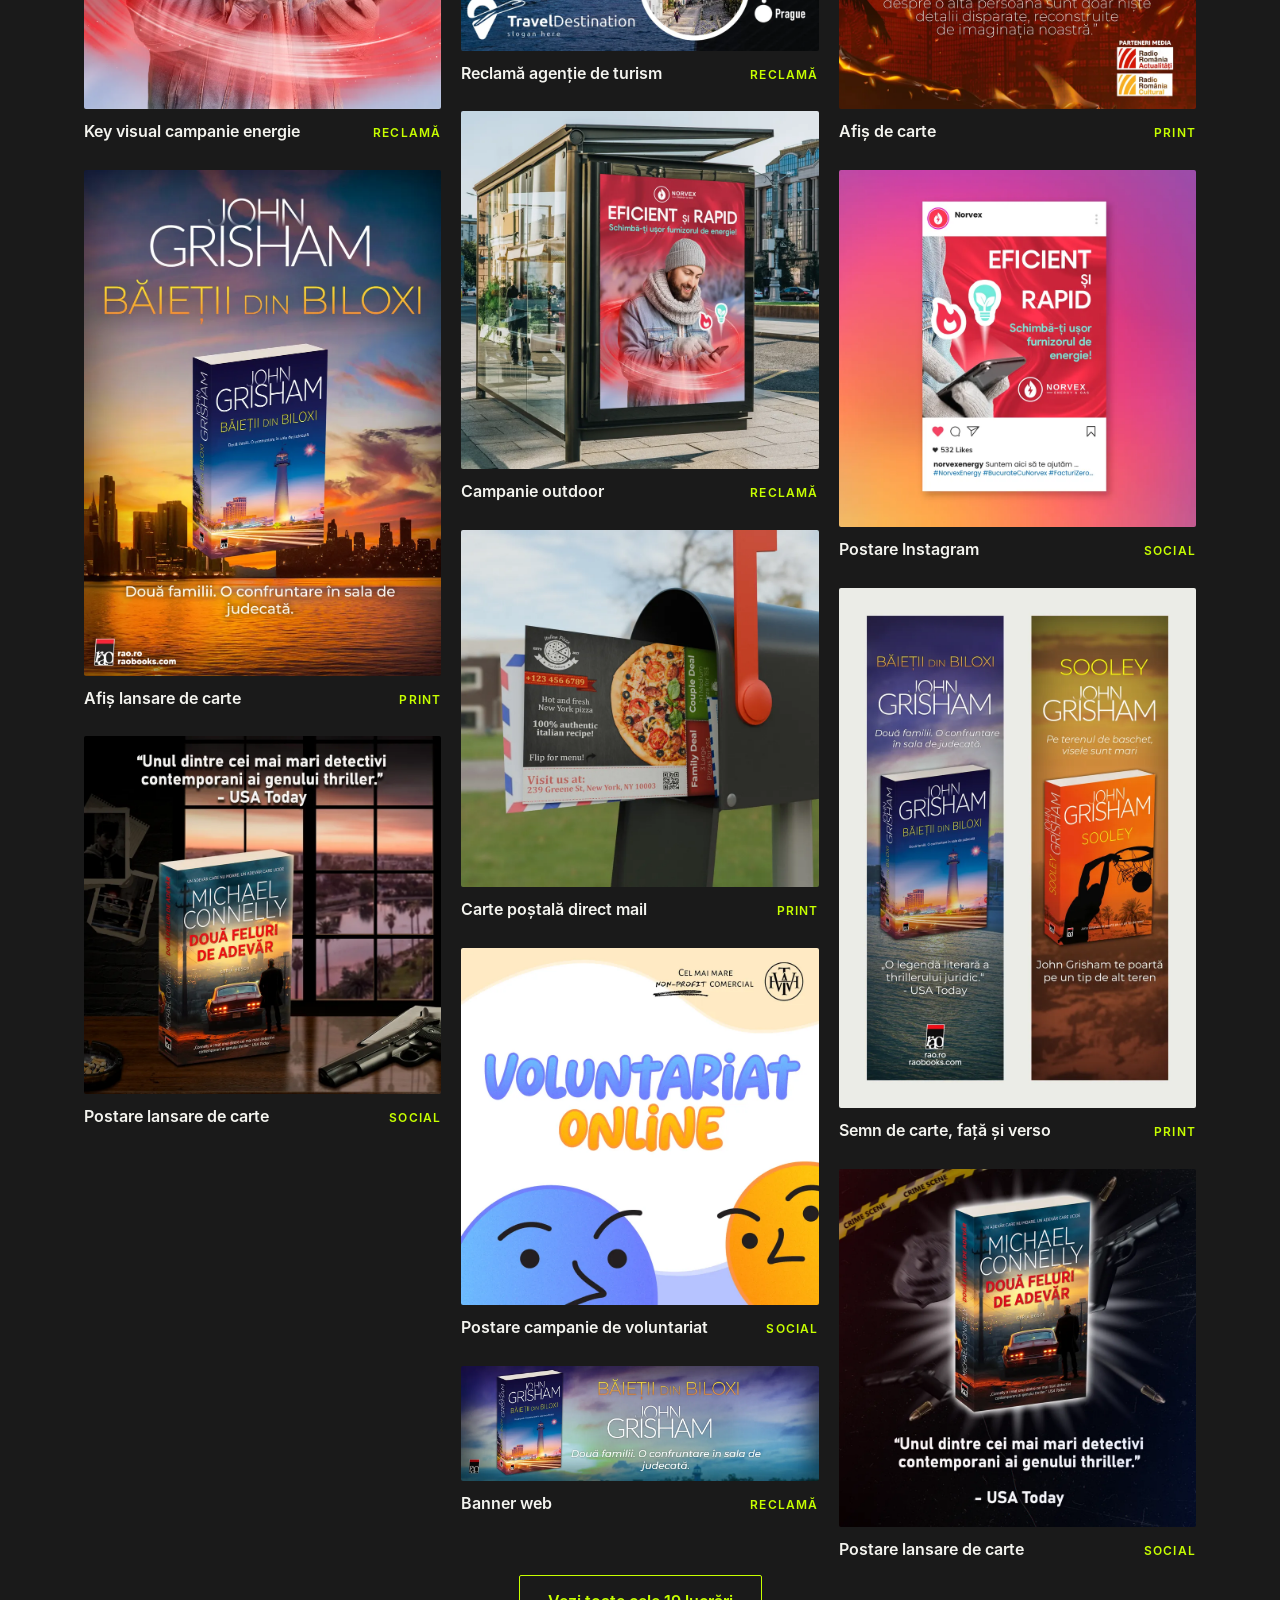
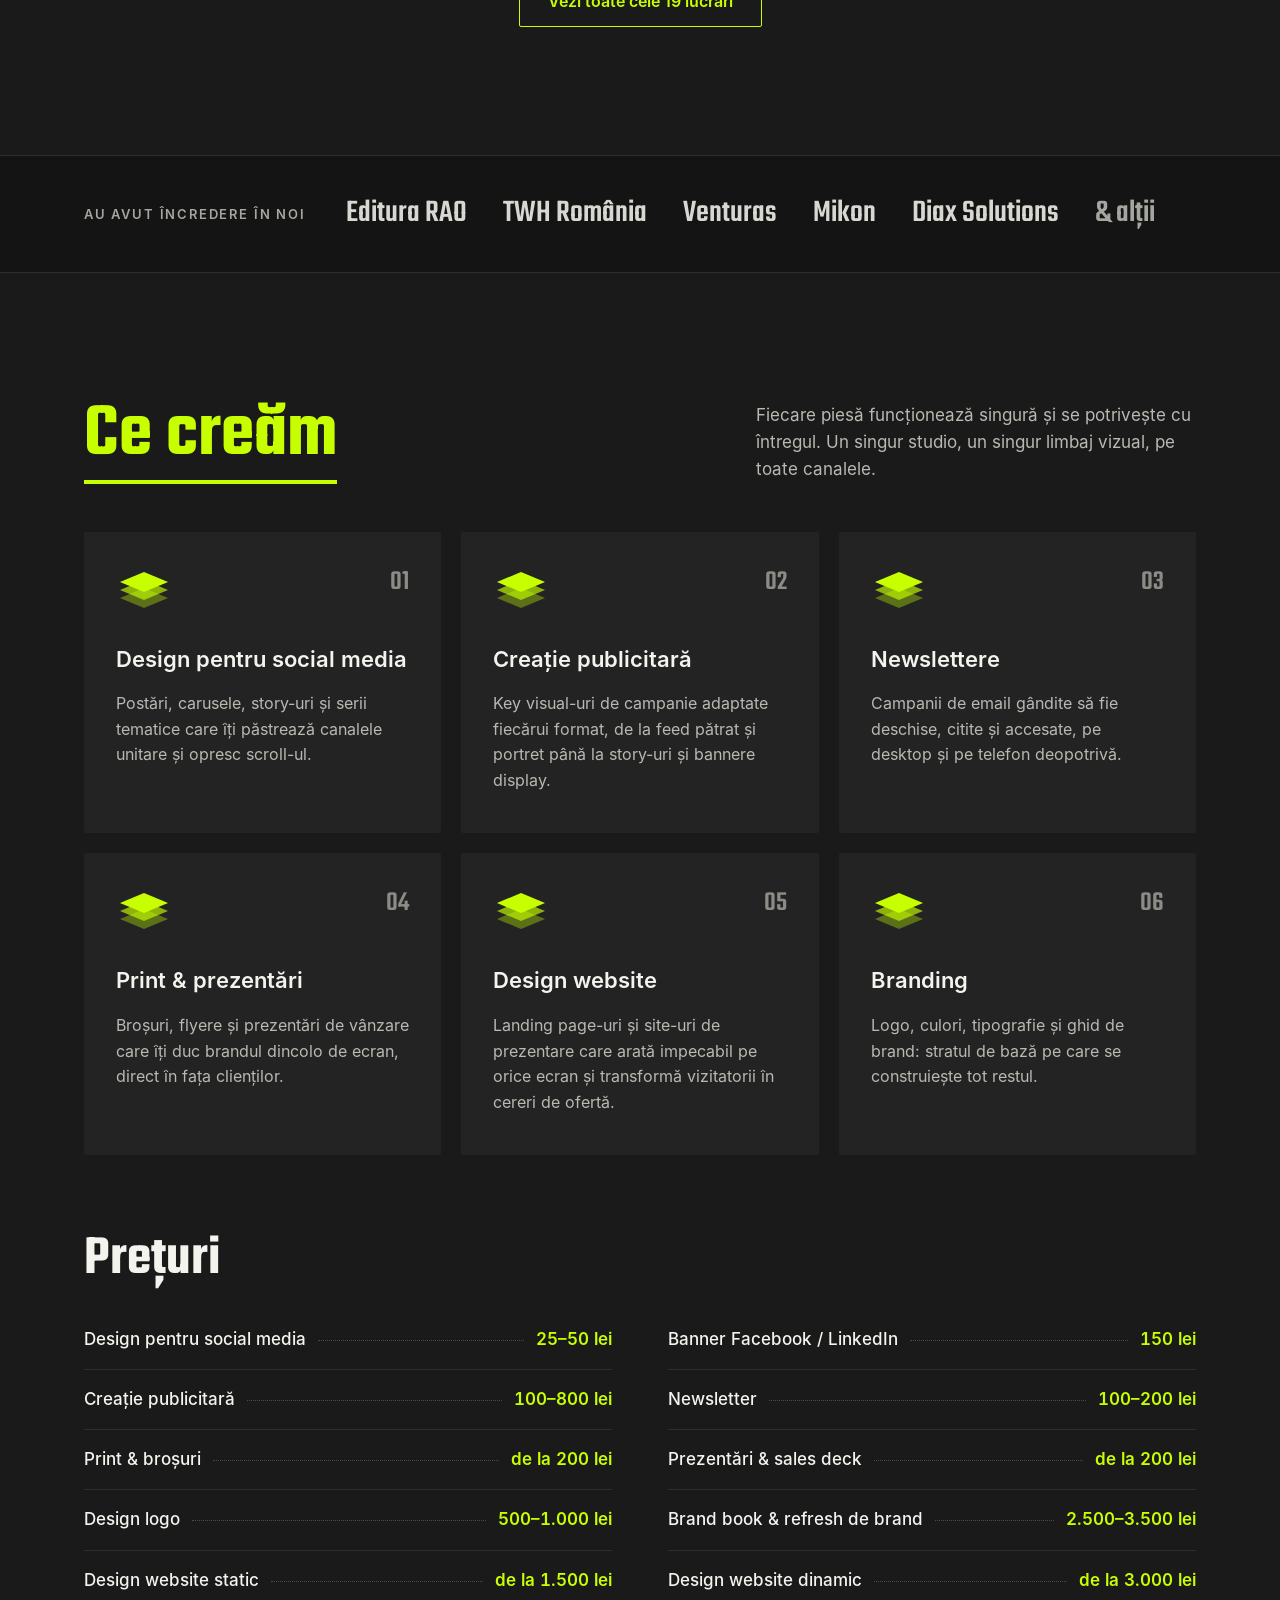
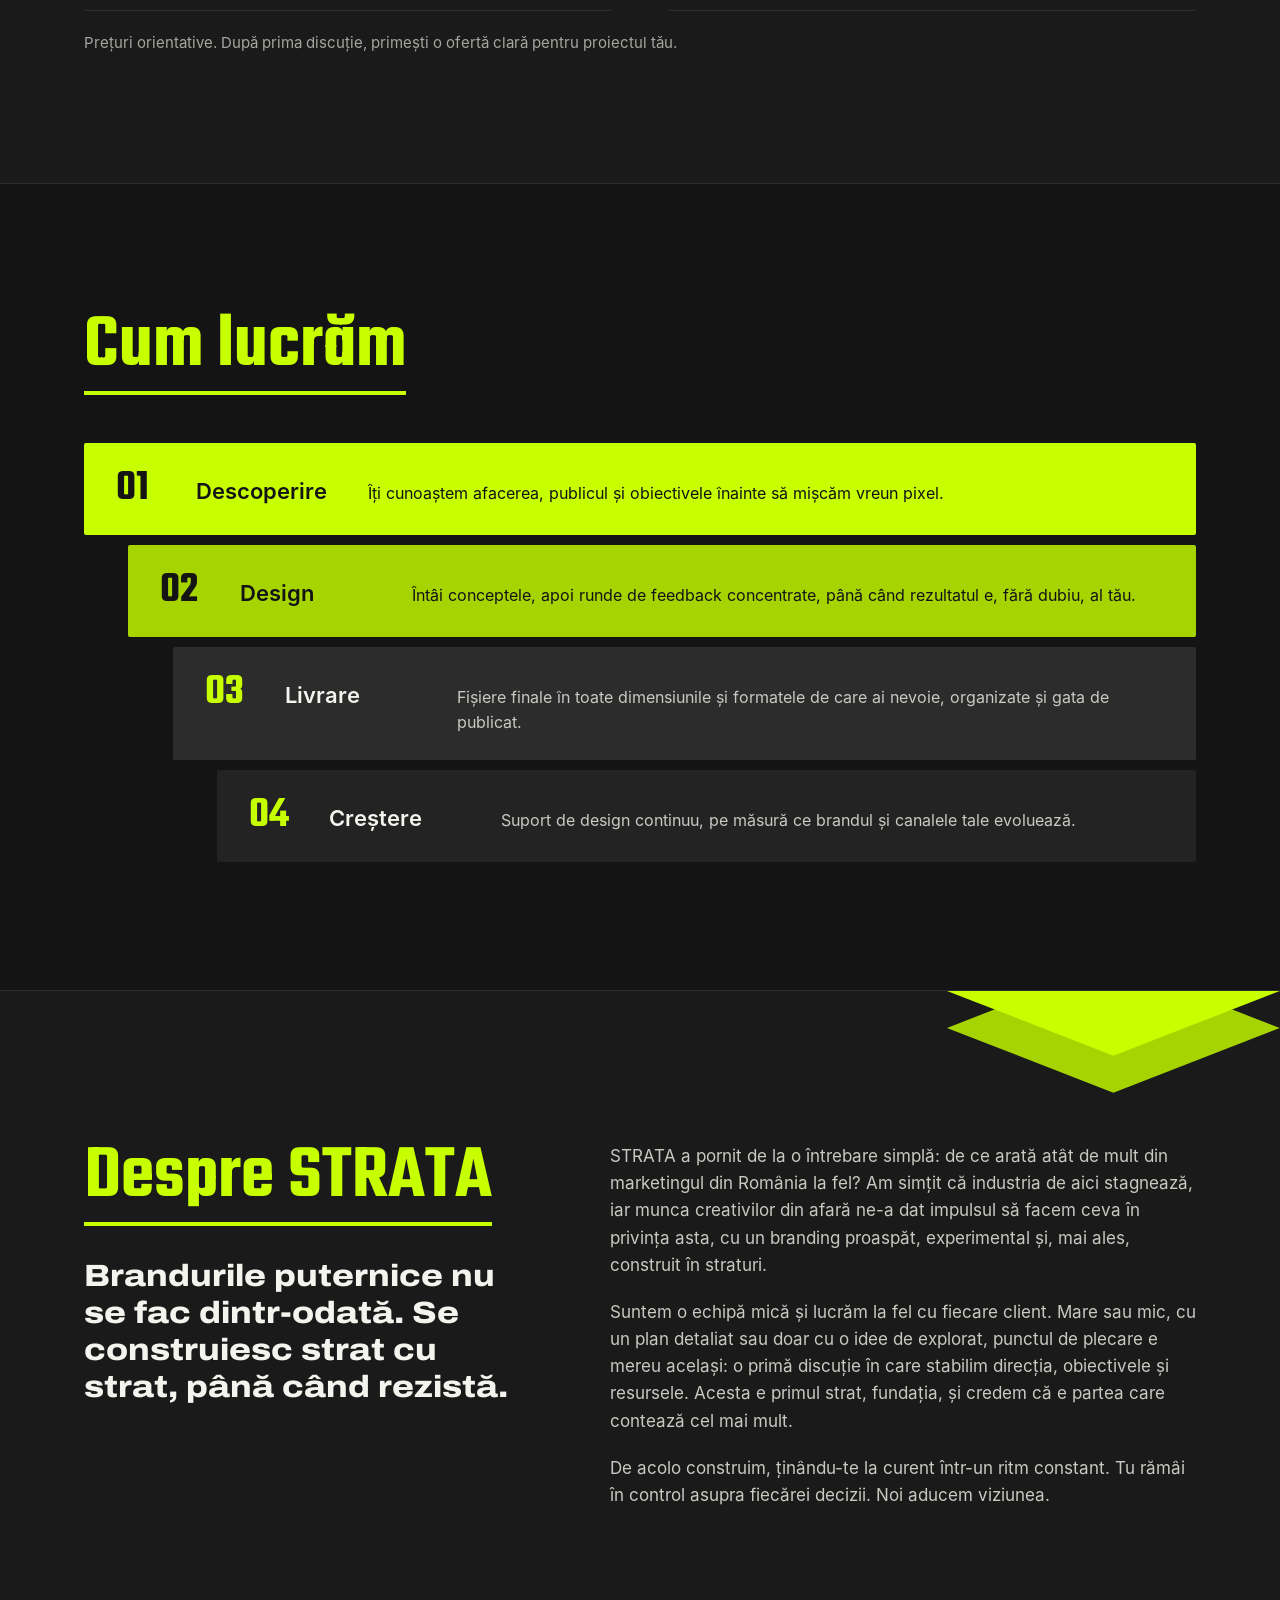
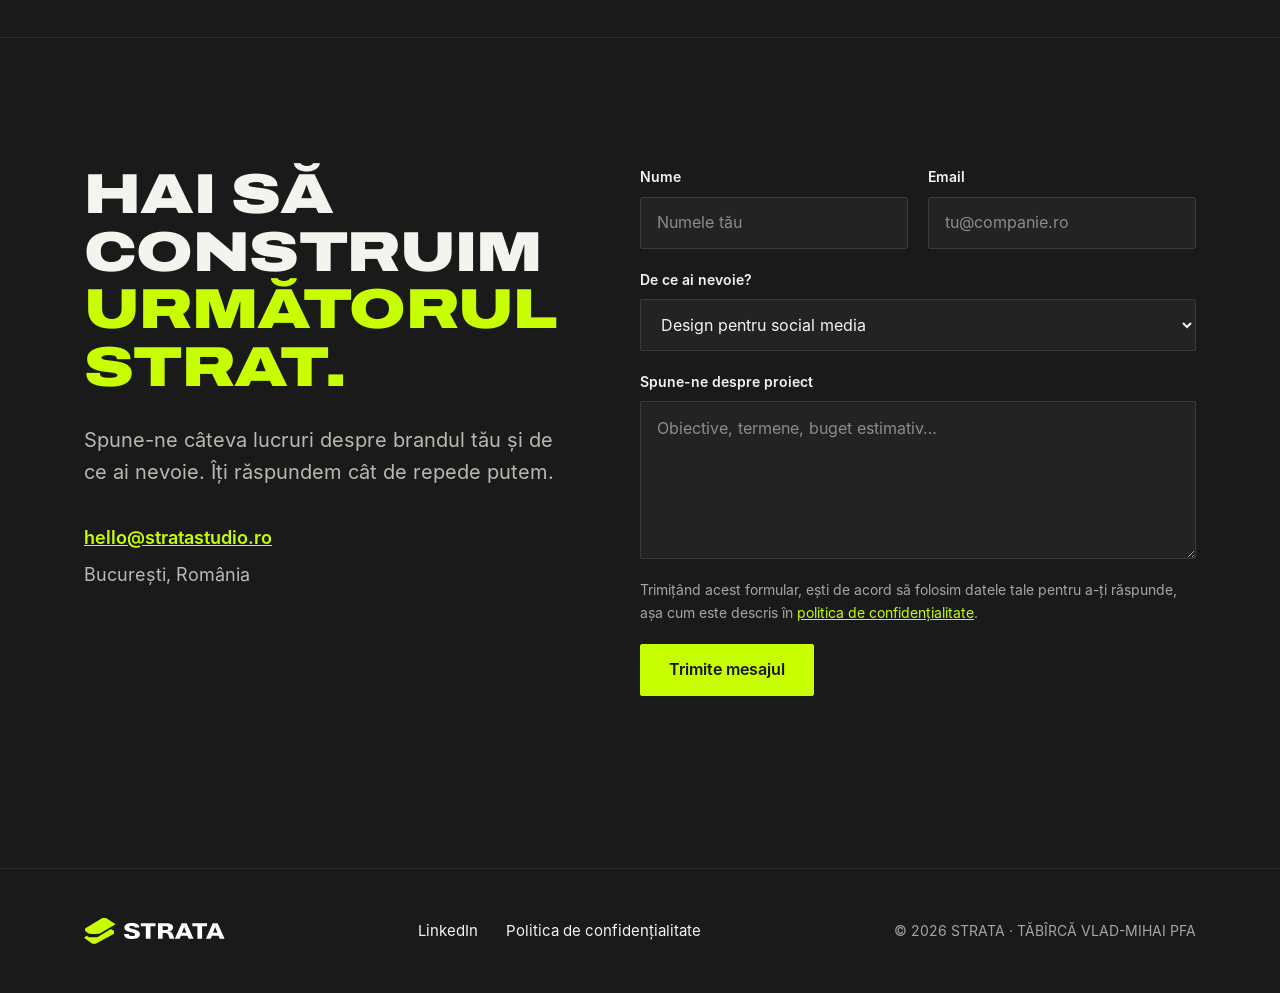
==== commit fb15bc3a: "Services: add price list, website and presentations; remove video - Price list (lei) under the servi" ====
--- a/ro/index.html
+++ b/ro/index.html
@@ -4,7 +4,7 @@
 <meta charset="utf-8">
 <meta name="viewport" content="width=device-width, initial-scale=1">
 <title>STRATA — Agenție de marketing axată pe design, în București</title>
-<meta name="description" content="STRATA creează conținut pentru social media, reclame, newslettere, video, materiale tipărite și identitate de brand pentru afaceri în creștere. Cu sediul în București.">
+<meta name="description" content="STRATA creează conținut pentru social media, reclame, newslettere, materiale tipărite, site-uri și identitate de brand pentru afaceri în creștere. Cu sediul în București.">
 <meta name="theme-color" content="#1A1A1A">
 <link rel="canonical" href="https://stratastudio.ro/ro/">
 <link rel="alternate" hreflang="en" href="https://stratastudio.ro/">
@@ -14,7 +14,7 @@
 <meta property="og:locale" content="ro_RO">
 <meta property="og:locale:alternate" content="en_US">
 <meta property="og:title" content="STRATA — Branduri construite strat cu strat">
-<meta property="og:description" content="Agenție de marketing axată pe design: social media, reclame, newslettere, video, print și branding.">
+<meta property="og:description" content="Agenție de marketing axată pe design: social media, reclame, newslettere, print, website-uri și branding.">
 <meta property="og:url" content="https://stratastudio.ro/ro/">
 <meta property="og:image" content="https://stratastudio.ro/img/brand/og-image.jpg">
 <meta property="og:image:width" content="1200">
@@ -25,7 +25,7 @@
 <link rel="apple-touch-icon" href="../apple-touch-icon.png">
 <link rel="preload" href="../fonts/archivo-expanded-black.woff" as="font" type="font/woff" crossorigin>
 <link rel="preload" href="../fonts/inter-regular.woff" as="font" type="font/woff" crossorigin>
-<link rel="stylesheet" href="../css/style.css?v=20261117">
+<link rel="stylesheet" href="../css/style.css?v=20261117b">
 <script src="../js/main.js?v=20261117" defer></script>
 </head>
 <body>
@@ -43,6 +43,7 @@
     <nav id="site-nav" class="site-nav" aria-label="Principal">
       <a href="#work">Portofoliu</a>
       <a href="#services">Servicii</a>
+      <a href="#prices">Prețuri</a>
       <a href="#process">Proces</a>
       <a href="#about">Despre noi</a>
       <a class="btn btn-primary btn-sm" href="#contact">Începe un proiect</a>
@@ -63,7 +64,7 @@
     <div class="hero-copy">
       <p class="eyebrow">Agenție de marketing axată pe design</p>
       <h1 class="display display-long">Branduri construite <span class="lime">strat</span> cu strat.</h1>
-      <p class="lead">STRATA creează conținutul pentru social media, reclamele, newsletterele, materialele video și tipărite care le oferă afacerilor în creștere o prezență clară și unitară, oriunde apar.</p>
+      <p class="lead">STRATA creează conținutul pentru social media, reclamele, newsletterele, materialele tipărite și site-urile care le oferă afacerilor în creștere o prezență clară și unitară, oriunde apar.</p>
       <div class="hero-actions">
         <a class="btn btn-primary" href="#contact">Începe un proiect</a>
         <a class="btn btn-outline" href="#work">Vezi portofoliul</a>
@@ -81,7 +82,7 @@
 
 <div class="strip">
   <div class="container strip-inner">
-    <span>Social media</span><span aria-hidden="true">/</span><span>Reclame</span><span aria-hidden="true">/</span><span>Newslettere</span><span aria-hidden="true">/</span><span>Video</span><span aria-hidden="true">/</span><span>Print</span><span aria-hidden="true">/</span><span>Branding</span>
+    <span>Social media</span><span aria-hidden="true">/</span><span>Reclame</span><span aria-hidden="true">/</span><span>Newslettere</span><span aria-hidden="true">/</span><span>Print</span><span aria-hidden="true">/</span><span>Branding</span>
   </div>
 </div>
 
@@ -159,17 +160,33 @@
         <p>Campanii de email gândite să fie deschise, citite și accesate, pe desktop și pe telefon deopotrivă.</p>
       </details>
       <details class="service" open>
-        <summary><svg class="layers" width="56" height="48" viewBox="0 0 56 48" aria-hidden="true"><polygon points="4,30 28,20 52,30 28,40" opacity="0.35"/><polygon points="4,22 28,12 52,22 28,32" opacity="0.65"/><polygon points="4,14 28,4 52,14 28,24"/></svg><span class="num">04</span><h3>Video &amp; reels</h3><span class="plus" aria-hidden="true">+</span></summary>
-        <p>Video vertical scurt pentru Reels, TikTok și Stories: momente de produs, scene lifestyle și teasere de lansare.</p>
-      </details>
-      <details class="service" open>
-        <summary><svg class="layers" width="56" height="48" viewBox="0 0 56 48" aria-hidden="true"><polygon points="4,30 28,20 52,30 28,40" opacity="0.35"/><polygon points="4,22 28,12 52,22 28,32" opacity="0.65"/><polygon points="4,14 28,4 52,14 28,24"/></svg><span class="num">05</span><h3>Print &amp; broșuri</h3><span class="plus" aria-hidden="true">+</span></summary>
-        <p>Broșuri de prezentare, flyere și materiale de vânzare care îți duc brandul dincolo de ecran.</p>
+        <summary><svg class="layers" width="56" height="48" viewBox="0 0 56 48" aria-hidden="true"><polygon points="4,30 28,20 52,30 28,40" opacity="0.35"/><polygon points="4,22 28,12 52,22 28,32" opacity="0.65"/><polygon points="4,14 28,4 52,14 28,24"/></svg><span class="num">04</span><h3>Print &amp; prezentări</h3><span class="plus" aria-hidden="true">+</span></summary>
+        <p>Broșuri, flyere și prezentări de vânzare care îți duc brandul dincolo de ecran, direct în fața clienților.</p>
+      </details>
+      <details class="service" open>
+        <summary><svg class="layers" width="56" height="48" viewBox="0 0 56 48" aria-hidden="true"><polygon points="4,30 28,20 52,30 28,40" opacity="0.35"/><polygon points="4,22 28,12 52,22 28,32" opacity="0.65"/><polygon points="4,14 28,4 52,14 28,24"/></svg><span class="num">05</span><h3>Design website</h3><span class="plus" aria-hidden="true">+</span></summary>
+        <p>Landing page-uri și site-uri de prezentare care arată impecabil pe orice ecran și transformă vizitatorii în cereri de ofertă.</p>
       </details>
       <details class="service" open>
         <summary><svg class="layers" width="56" height="48" viewBox="0 0 56 48" aria-hidden="true"><polygon points="4,30 28,20 52,30 28,40" opacity="0.35"/><polygon points="4,22 28,12 52,22 28,32" opacity="0.65"/><polygon points="4,14 28,4 52,14 28,24"/></svg><span class="num">06</span><h3>Branding</h3><span class="plus" aria-hidden="true">+</span></summary>
         <p>Logo, culori, tipografie și ghid de brand: stratul de bază pe care se construiește tot restul.</p>
       </details>
+    </div>
+    <div class="prices" id="prices">
+      <h3 class="prices-title">Prețuri</h3>
+      <ul class="price-list">
+        <li><span class="price-name">Design pentru social media</span><span class="price-dots" aria-hidden="true"></span><span class="price">25–50 lei</span></li>
+        <li><span class="price-name">Banner Facebook / LinkedIn</span><span class="price-dots" aria-hidden="true"></span><span class="price">150 lei</span></li>
+        <li><span class="price-name">Creație publicitară</span><span class="price-dots" aria-hidden="true"></span><span class="price">100–800 lei</span></li>
+        <li><span class="price-name">Newsletter</span><span class="price-dots" aria-hidden="true"></span><span class="price">100–200 lei</span></li>
+        <li><span class="price-name">Print &amp; broșuri</span><span class="price-dots" aria-hidden="true"></span><span class="price">de la 200 lei</span></li>
+        <li><span class="price-name">Prezentări &amp; sales deck</span><span class="price-dots" aria-hidden="true"></span><span class="price">de la 200 lei</span></li>
+        <li><span class="price-name">Design logo</span><span class="price-dots" aria-hidden="true"></span><span class="price">500–1.000 lei</span></li>
+        <li><span class="price-name">Brand book &amp; refresh de brand</span><span class="price-dots" aria-hidden="true"></span><span class="price">2.500–3.500 lei</span></li>
+        <li><span class="price-name">Design website static</span><span class="price-dots" aria-hidden="true"></span><span class="price">de la 1.500 lei</span></li>
+        <li><span class="price-name">Design website dinamic</span><span class="price-dots" aria-hidden="true"></span><span class="price">de la 3.000 lei</span></li>
+      </ul>
+      <p class="prices-note">Prețuri orientative. După prima discuție, primești o ofertă clară pentru proiectul tău.</p>
     </div>
   </div>
 </section>
@@ -234,8 +251,9 @@
           <option>Design pentru social media</option>
           <option>Creație publicitară</option>
           <option>Newslettere</option>
-          <option>Video &amp; reels</option>
           <option>Print &amp; broșuri</option>
+          <option>Prezentări &amp; sales deck</option>
+          <option>Design website</option>
           <option>Branding</option>
           <option>Altceva</option>
         </select>
--- a/css/style.css
+++ b/css/style.css
@@ -131,6 +131,16 @@
 .service h3 { grid-area: title; margin: 0; font-size: 22px; font-weight: 600; line-height: 1.25; }
 .service .plus { display: none; }
 .service p { margin: 18px 0 0; font-size: 16px; color: var(--muted); }
+
+/* Prices */
+.prices { margin-top: clamp(48px, 7vw, 80px); }
+.prices-title { margin: 0 0 24px; font-family: var(--heading); font-weight: 600; font-size: clamp(40px, 4.4vw, 56px); line-height: .9; color: var(--paper); }
+.price-list { list-style: none; margin: 0; padding: 0; display: grid; grid-template-columns: repeat(2, minmax(0, 1fr)); column-gap: 56px; }
+.price-list li { display: flex; align-items: baseline; gap: 12px; padding: 16px 0; border-bottom: 1px solid var(--line); font-size: 17px; }
+.price-name { font-weight: 500; }
+.price-dots { flex: 1; min-width: 24px; border-bottom: 1px dotted #4A4A4A; transform: translateY(-4px); }
+.price { flex-shrink: 0; font-weight: 600; color: var(--lime); white-space: nowrap; font-variant-numeric: tabular-nums; }
+.prices-note { margin: 20px 0 0; font-size: 15px; color: var(--muted-2); }
 
 /* Process */
 .steps { list-style: none; margin: 0; padding: 0; display: flex; flex-direction: column; gap: 10px; }
@@ -236,6 +246,8 @@
   .service[open] .plus { transform: rotate(45deg); }
   .service p { margin: 0; padding: 0 18px 22px 60px; font-size: 15px; }
 
+  .price-list { grid-template-columns: 1fr; }
+  .price-list li { font-size: 15px; padding: 14px 0; }
   .step { display: block; padding: 18px 20px; }
   .step-num { font-size: 36px; margin-right: 14px; }
   .step-name { font-size: 20px; }
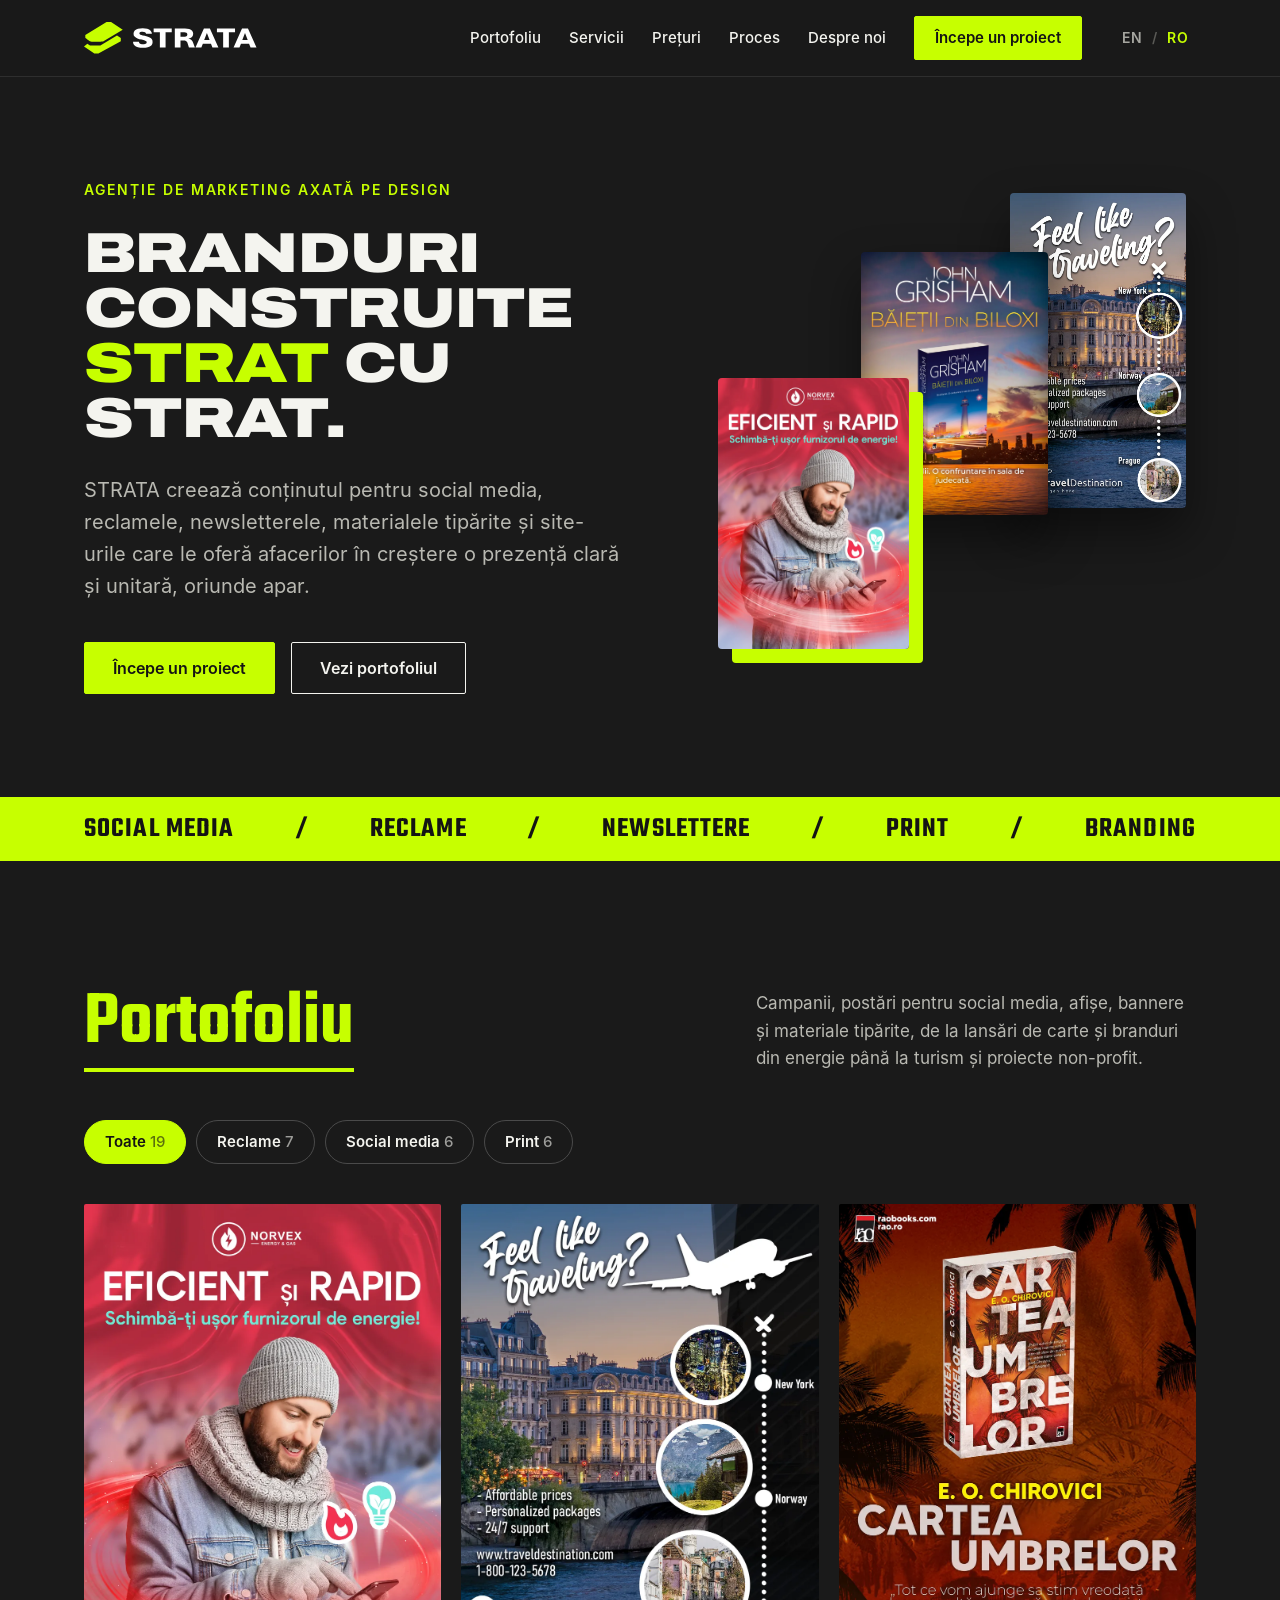
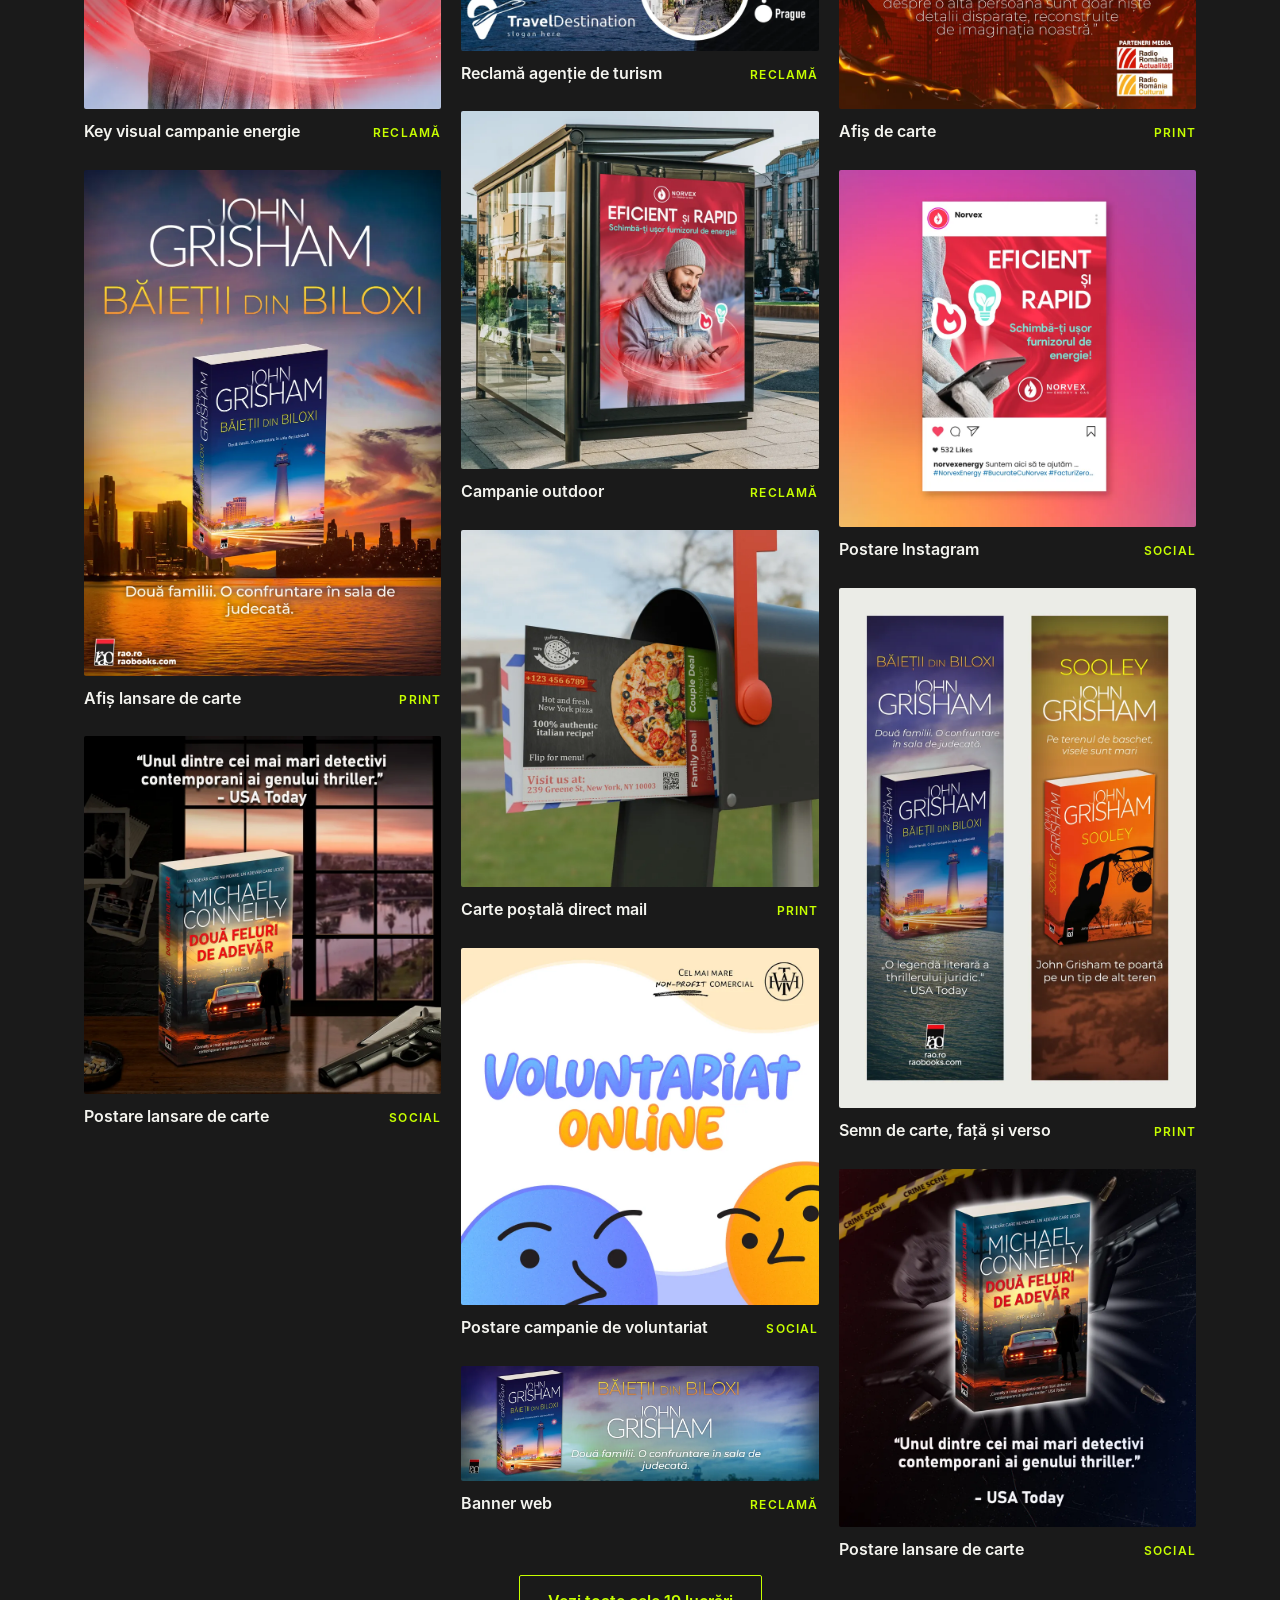
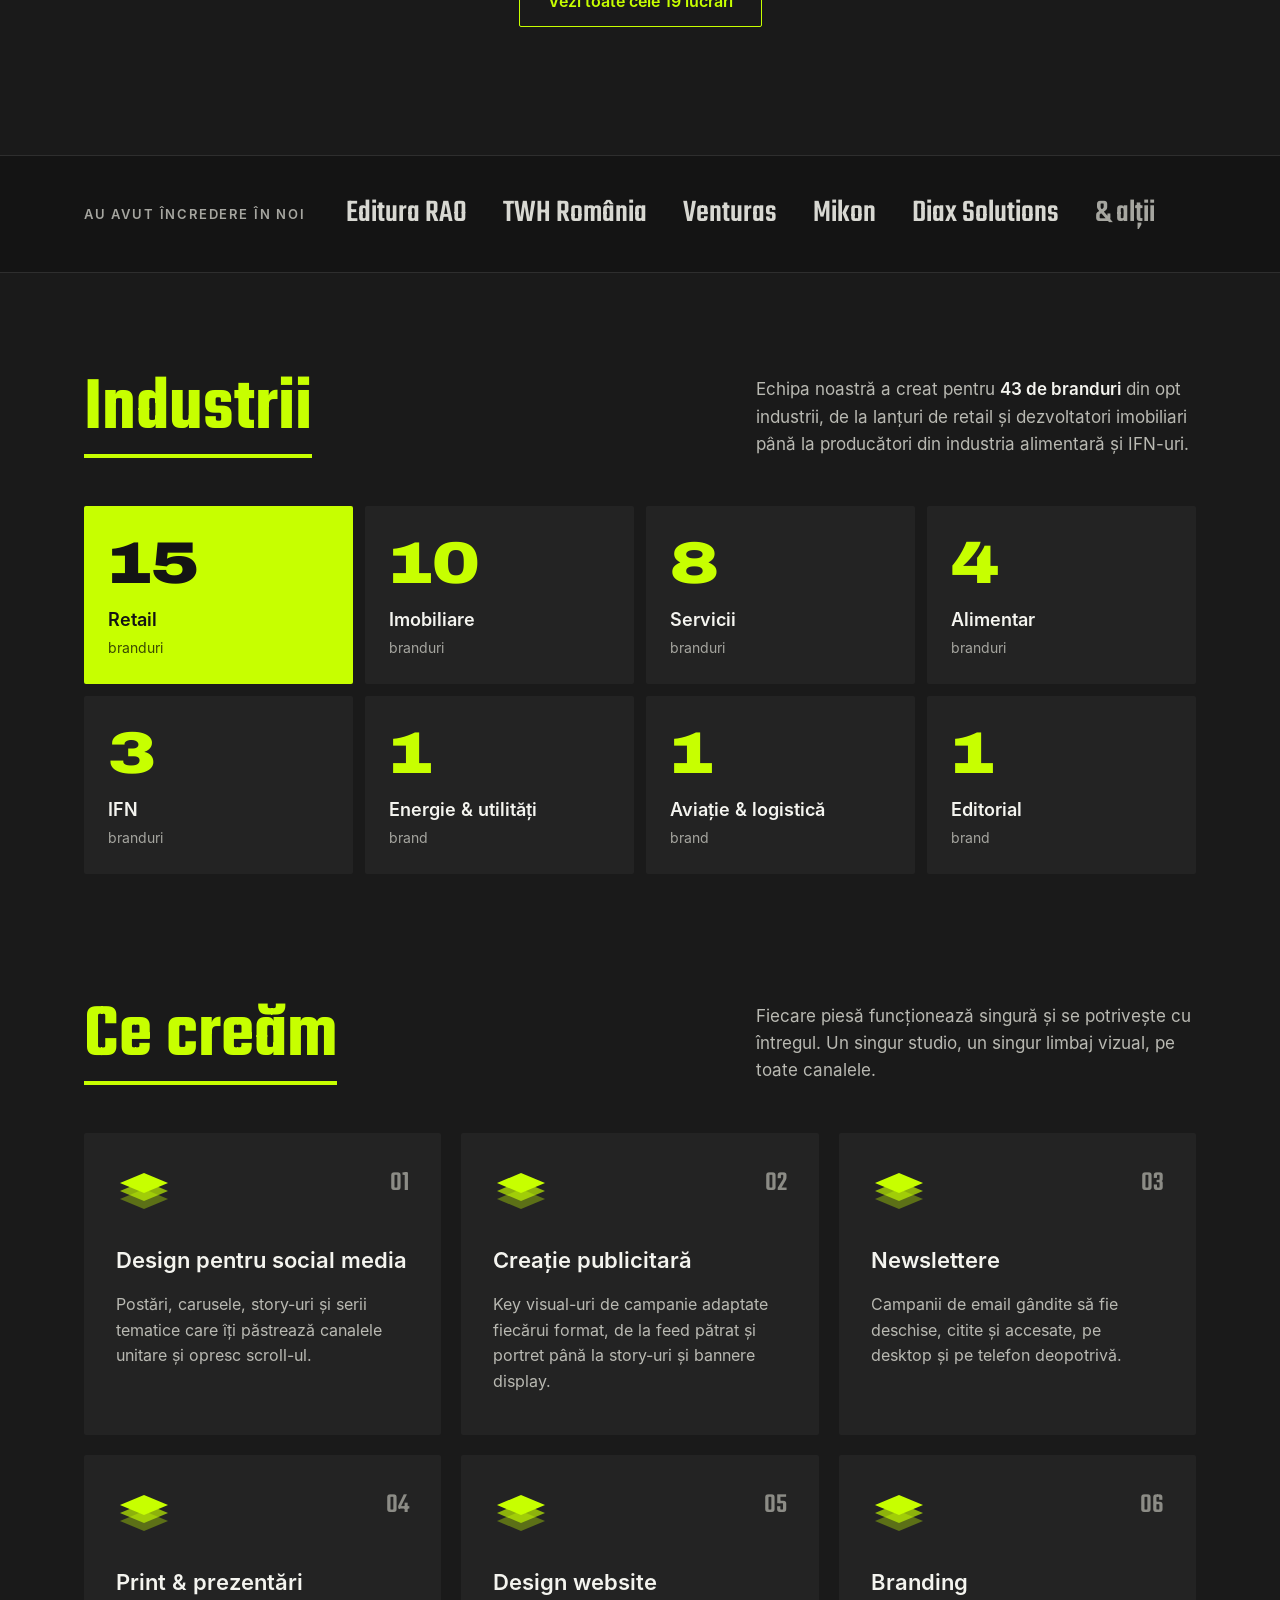
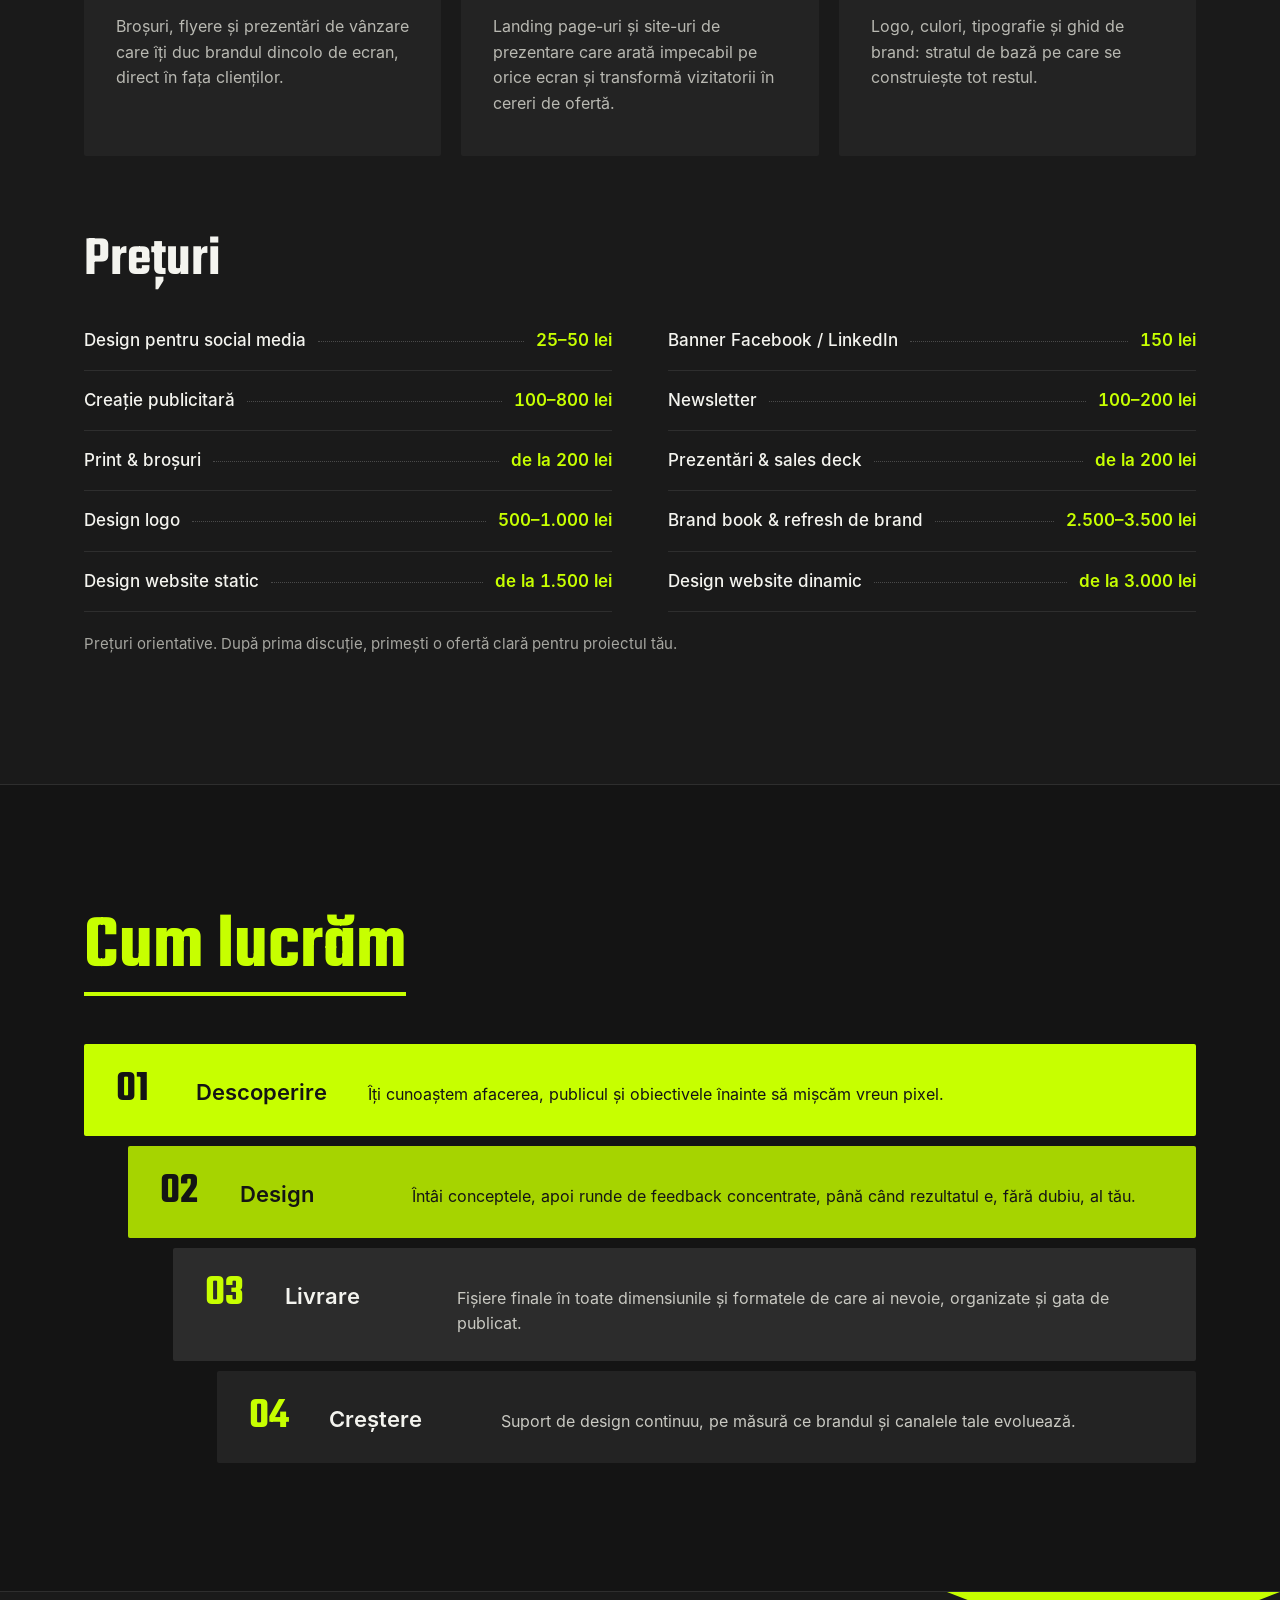
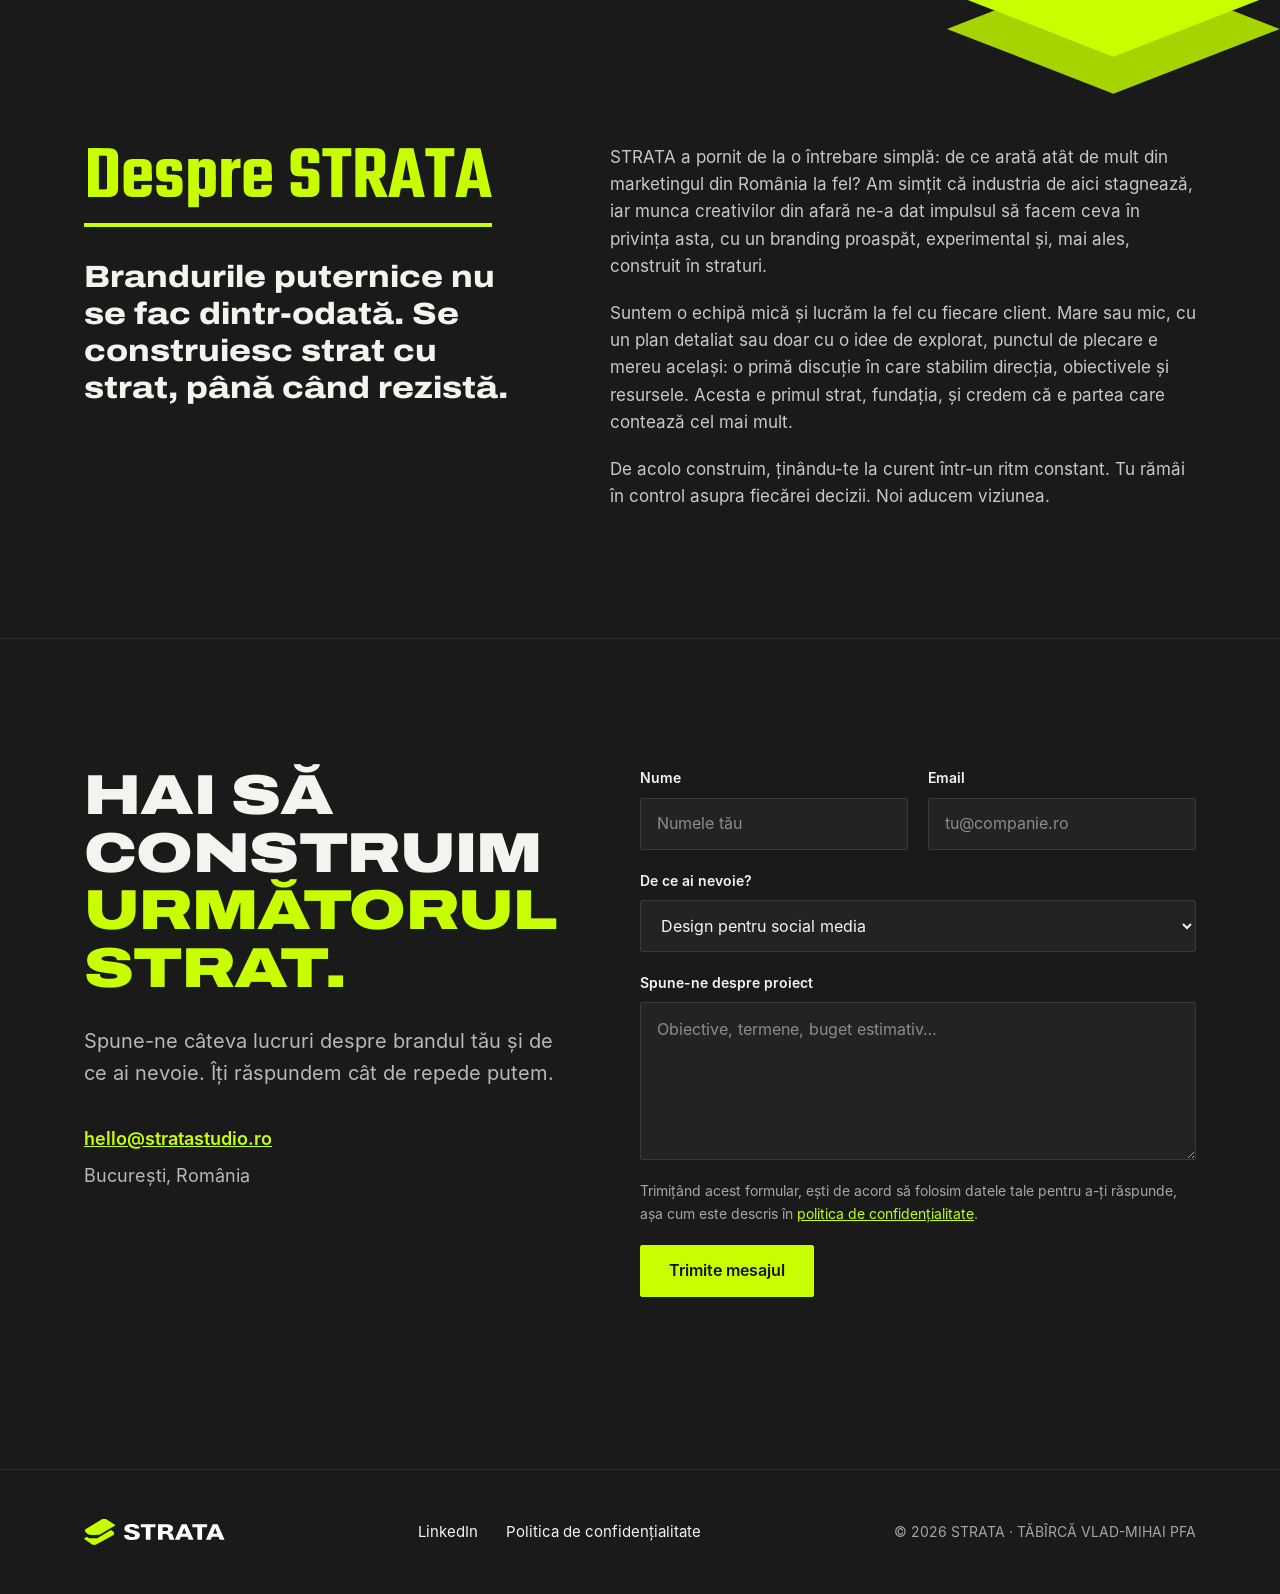
==== commit bcdca223: "Add Industries section (43 brands across 8 industries) on EN and RO pages Co-Authored-By: Claude Opu" ====
--- a/ro/index.html
+++ b/ro/index.html
@@ -25,7 +25,7 @@
 <link rel="apple-touch-icon" href="../apple-touch-icon.png">
 <link rel="preload" href="../fonts/archivo-expanded-black.woff" as="font" type="font/woff" crossorigin>
 <link rel="preload" href="../fonts/inter-regular.woff" as="font" type="font/woff" crossorigin>
-<link rel="stylesheet" href="../css/style.css?v=20261117b">
+<link rel="stylesheet" href="../css/style.css?v=20261117c">
 <script src="../js/main.js?v=20261117" defer></script>
 </head>
 <body>
@@ -139,6 +139,26 @@
   </div>
 </section>
 
+<!-- INDUSTRIES -->
+<section id="industries" class="section industries" aria-label="Industrii">
+  <div class="container">
+    <div class="section-head">
+      <h2 class="section-title">Industrii</h2>
+      <p class="section-intro">Echipa noastră a creat pentru <strong>43 de branduri</strong> din opt industrii, de la lanțuri de retail și dezvoltatori imobiliari până la producători din industria alimentară și IFN-uri.</p>
+    </div>
+    <ul class="industry-grid">
+      <li class="industry"><span class="industry-num">15</span><span class="industry-name">Retail</span><span class="industry-unit">branduri</span></li>
+      <li class="industry"><span class="industry-num">10</span><span class="industry-name">Imobiliare</span><span class="industry-unit">branduri</span></li>
+      <li class="industry"><span class="industry-num">8</span><span class="industry-name">Servicii</span><span class="industry-unit">branduri</span></li>
+      <li class="industry"><span class="industry-num">4</span><span class="industry-name">Alimentar</span><span class="industry-unit">branduri</span></li>
+      <li class="industry"><span class="industry-num">3</span><span class="industry-name">IFN</span><span class="industry-unit">branduri</span></li>
+      <li class="industry"><span class="industry-num">1</span><span class="industry-name">Energie &amp; utilități</span><span class="industry-unit">brand</span></li>
+      <li class="industry"><span class="industry-num">1</span><span class="industry-name">Aviație &amp; logistică</span><span class="industry-unit">brand</span></li>
+      <li class="industry"><span class="industry-num">1</span><span class="industry-name">Editorial</span><span class="industry-unit">brand</span></li>
+    </ul>
+  </div>
+</section>
+
 <!-- SERVICII -->
 <section id="services" class="section">
   <div class="container">
--- a/css/style.css
+++ b/css/style.css
@@ -120,6 +120,18 @@
 .clients-inner { display: flex; flex-wrap: wrap; align-items: center; gap: 12px 40px; padding-block: 40px; }
 .clients-label { margin: 0; font-size: 13px; font-weight: 600; letter-spacing: .14em; text-transform: uppercase; color: var(--muted-2); }
 .clients-list { list-style: none; margin: 0; padding: 0; flex: 1 1 600px; display: flex; flex-wrap: wrap; gap: 6px 36px; font-family: var(--heading); font-weight: 500; font-size: 32px; line-height: 1.1; color: #D8D8D2; }
+
+/* Industries */
+.industries { padding-top: clamp(56px, 8vw, 104px); padding-bottom: 0; }
+.section-intro strong { color: var(--paper); font-weight: 600; }
+.industry-grid { list-style: none; margin: 0; padding: 0; display: grid; grid-template-columns: repeat(4, minmax(0, 1fr)); gap: 12px; }
+.industry { display: flex; flex-direction: column; gap: 6px; padding: 28px 24px 24px; background: var(--surface); border-radius: var(--radius); }
+.industry:first-child { background: var(--lime); color: var(--ink-deep); }
+.industry-num { font-family: var(--display); font-weight: 900; font-stretch: 125%; font-size: clamp(44px, 4.6vw, 64px); line-height: 1; color: var(--lime); }
+.industry:first-child .industry-num { color: var(--ink-deep); }
+.industry-name { margin-top: 10px; font-size: 18px; font-weight: 600; line-height: 1.25; }
+.industry-unit { font-size: 14px; color: var(--muted-2); }
+.industry:first-child .industry-unit { color: #3A4A00; }
 
 /* Services */
 .services { display: grid; grid-template-columns: repeat(auto-fit, minmax(300px, 1fr)); gap: 20px; }
@@ -197,6 +209,8 @@
 .legal { margin: 0; font-size: 14px; color: var(--muted-2); }
 
 /* Phone and small tablet */
+@media (max-width: 1000px) { .industry-grid { grid-template-columns: repeat(2, minmax(0, 1fr)); } }
+
 @media (max-width: 760px) {
   body { font-size: 16px; }
   .header-inner { min-height: 68px; }
@@ -246,6 +260,10 @@
   .service[open] .plus { transform: rotate(45deg); }
   .service p { margin: 0; padding: 0 18px 22px 60px; font-size: 15px; }
 
+  .industry-grid { grid-template-columns: repeat(2, minmax(0, 1fr)); gap: 8px; }
+  .industry { padding: 20px 16px 18px; }
+  .industry-name { font-size: 16px; margin-top: 6px; }
+  .industry-unit { font-size: 13px; }
   .price-list { grid-template-columns: 1fr; }
   .price-list li { font-size: 15px; padding: 14px 0; }
   .step { display: block; padding: 18px 20px; }
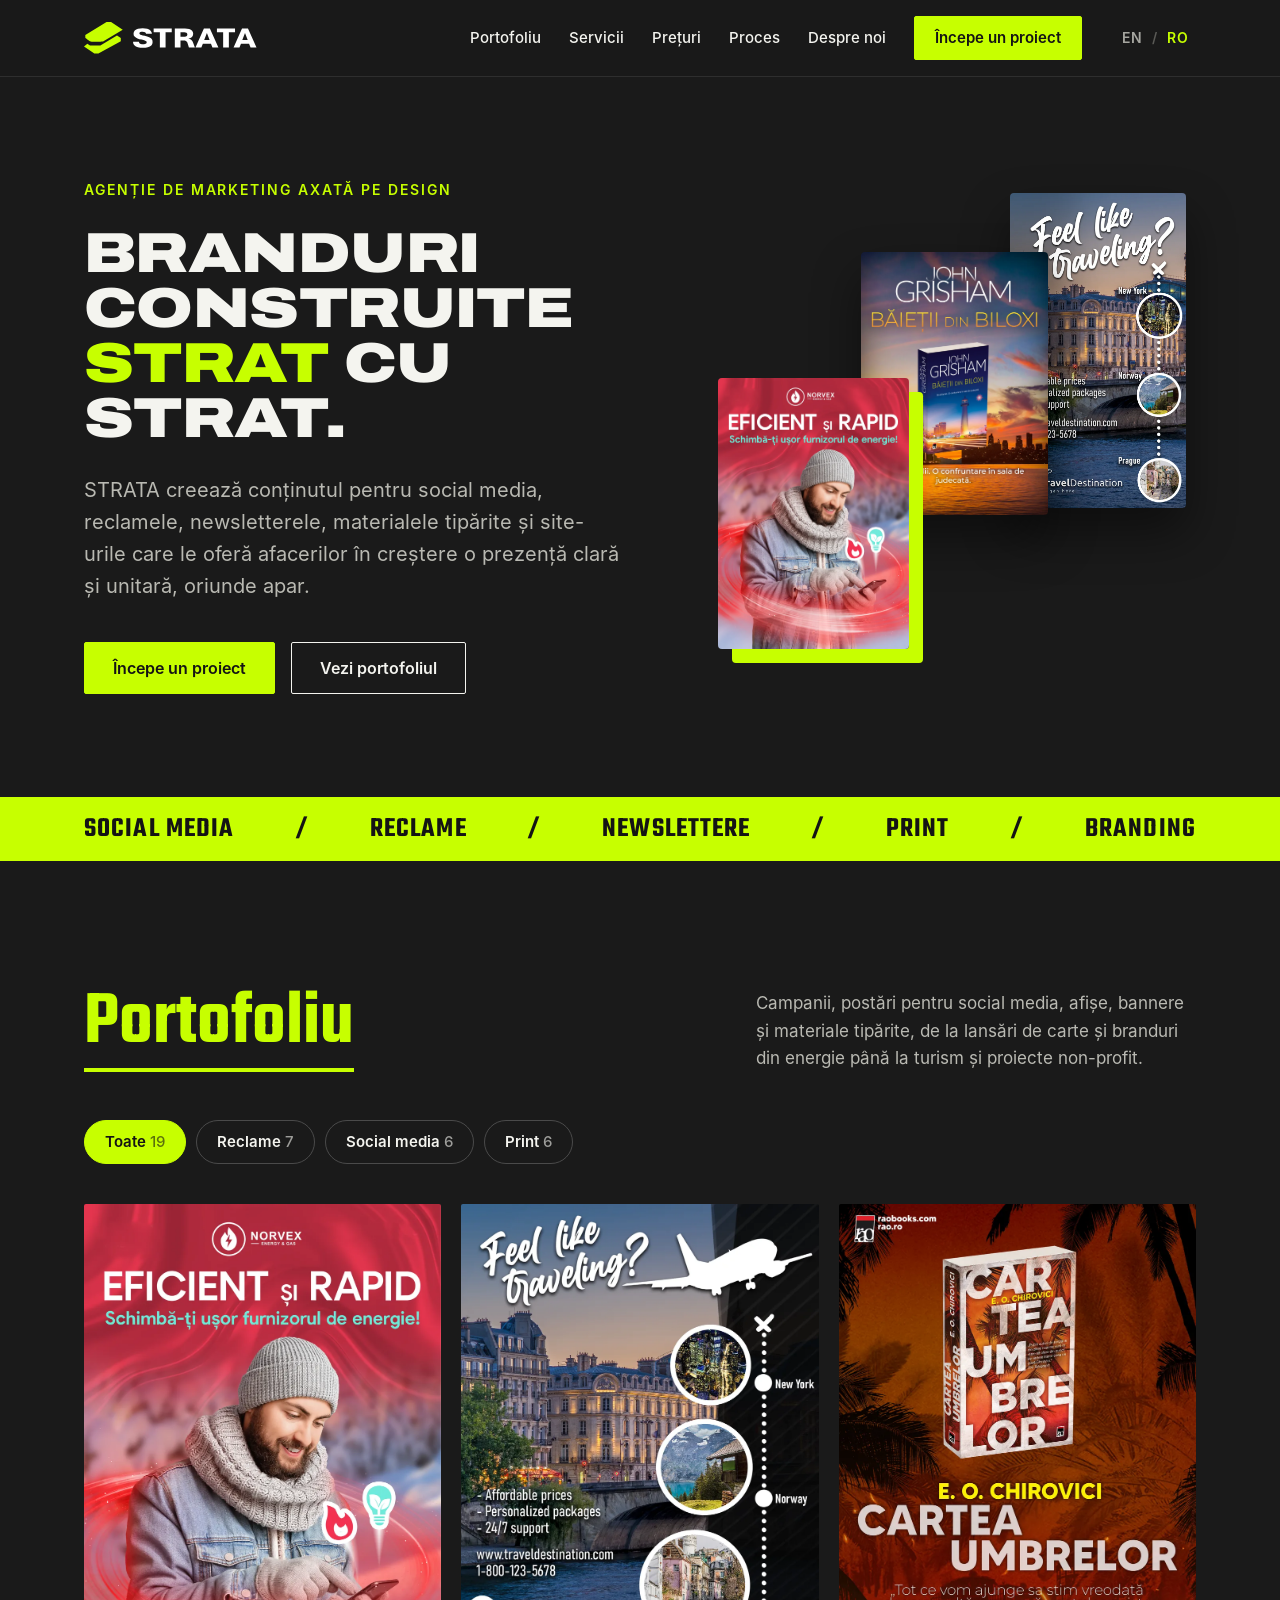
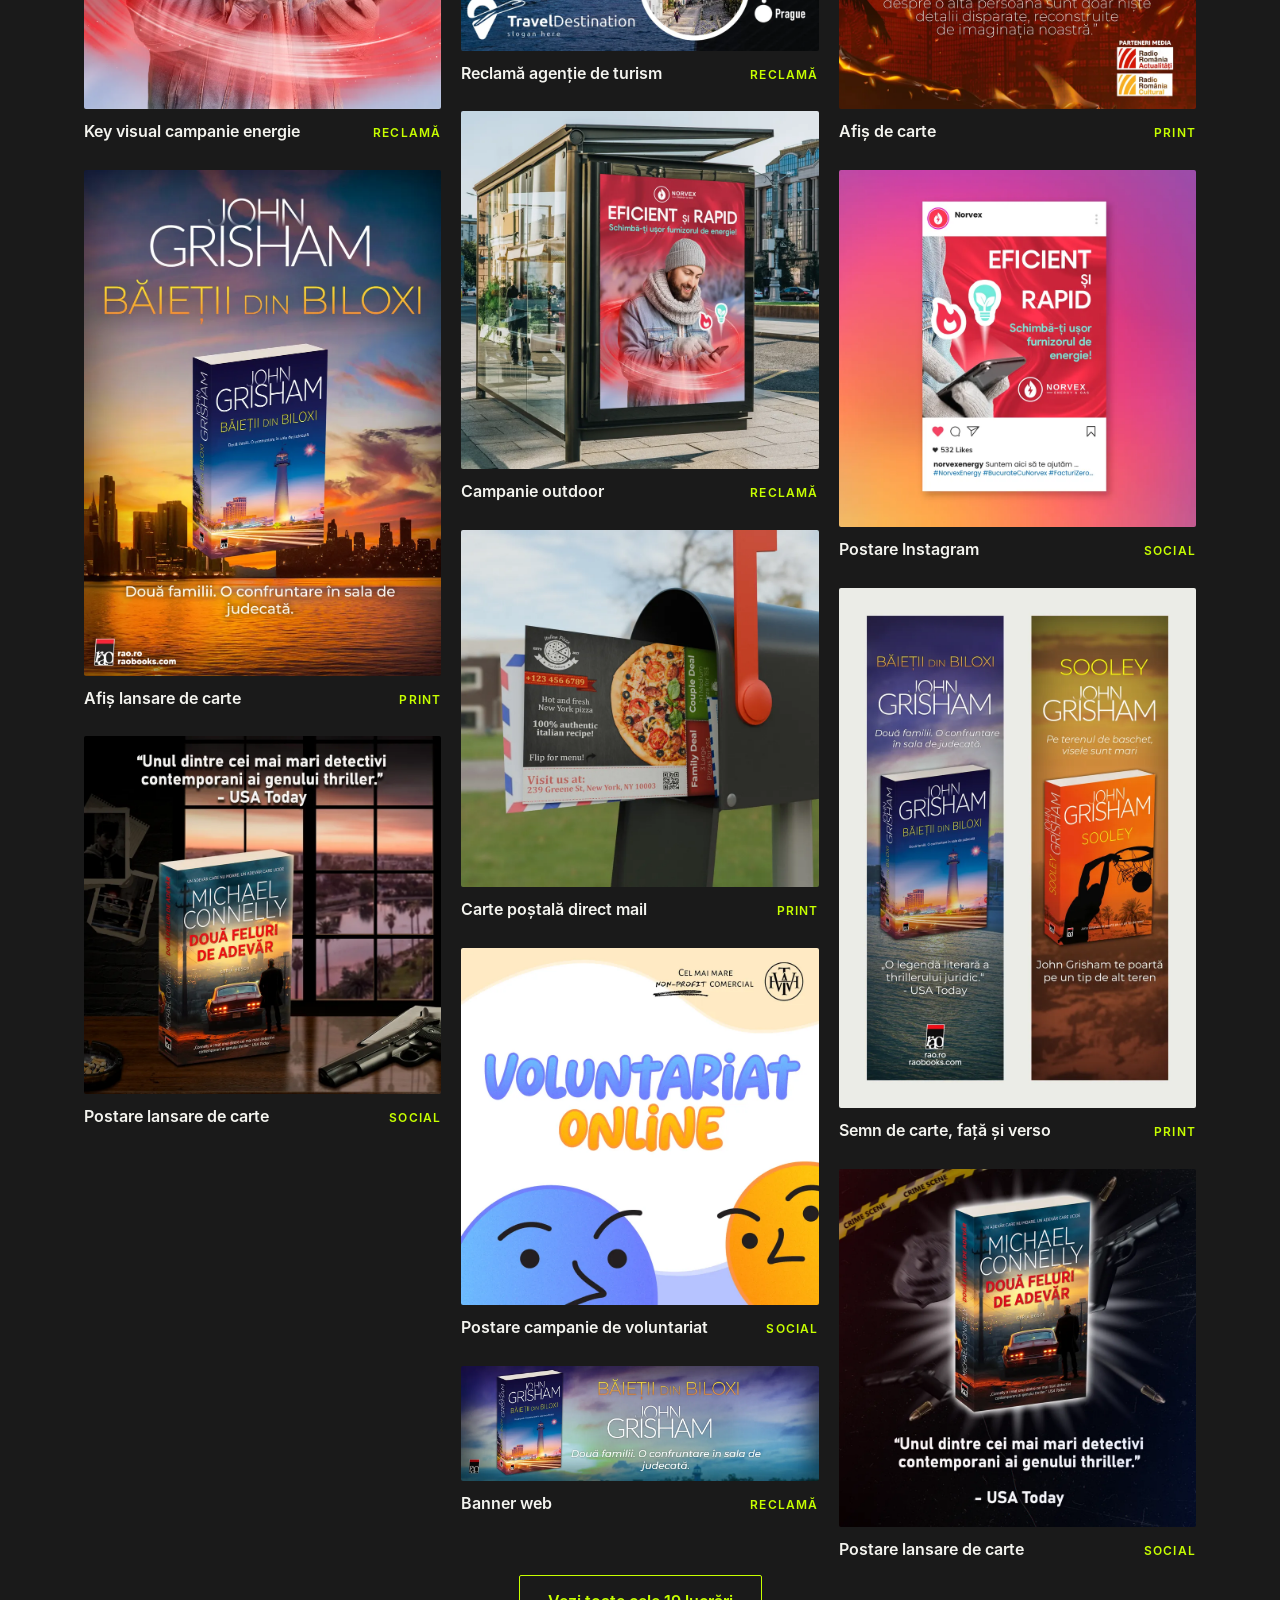
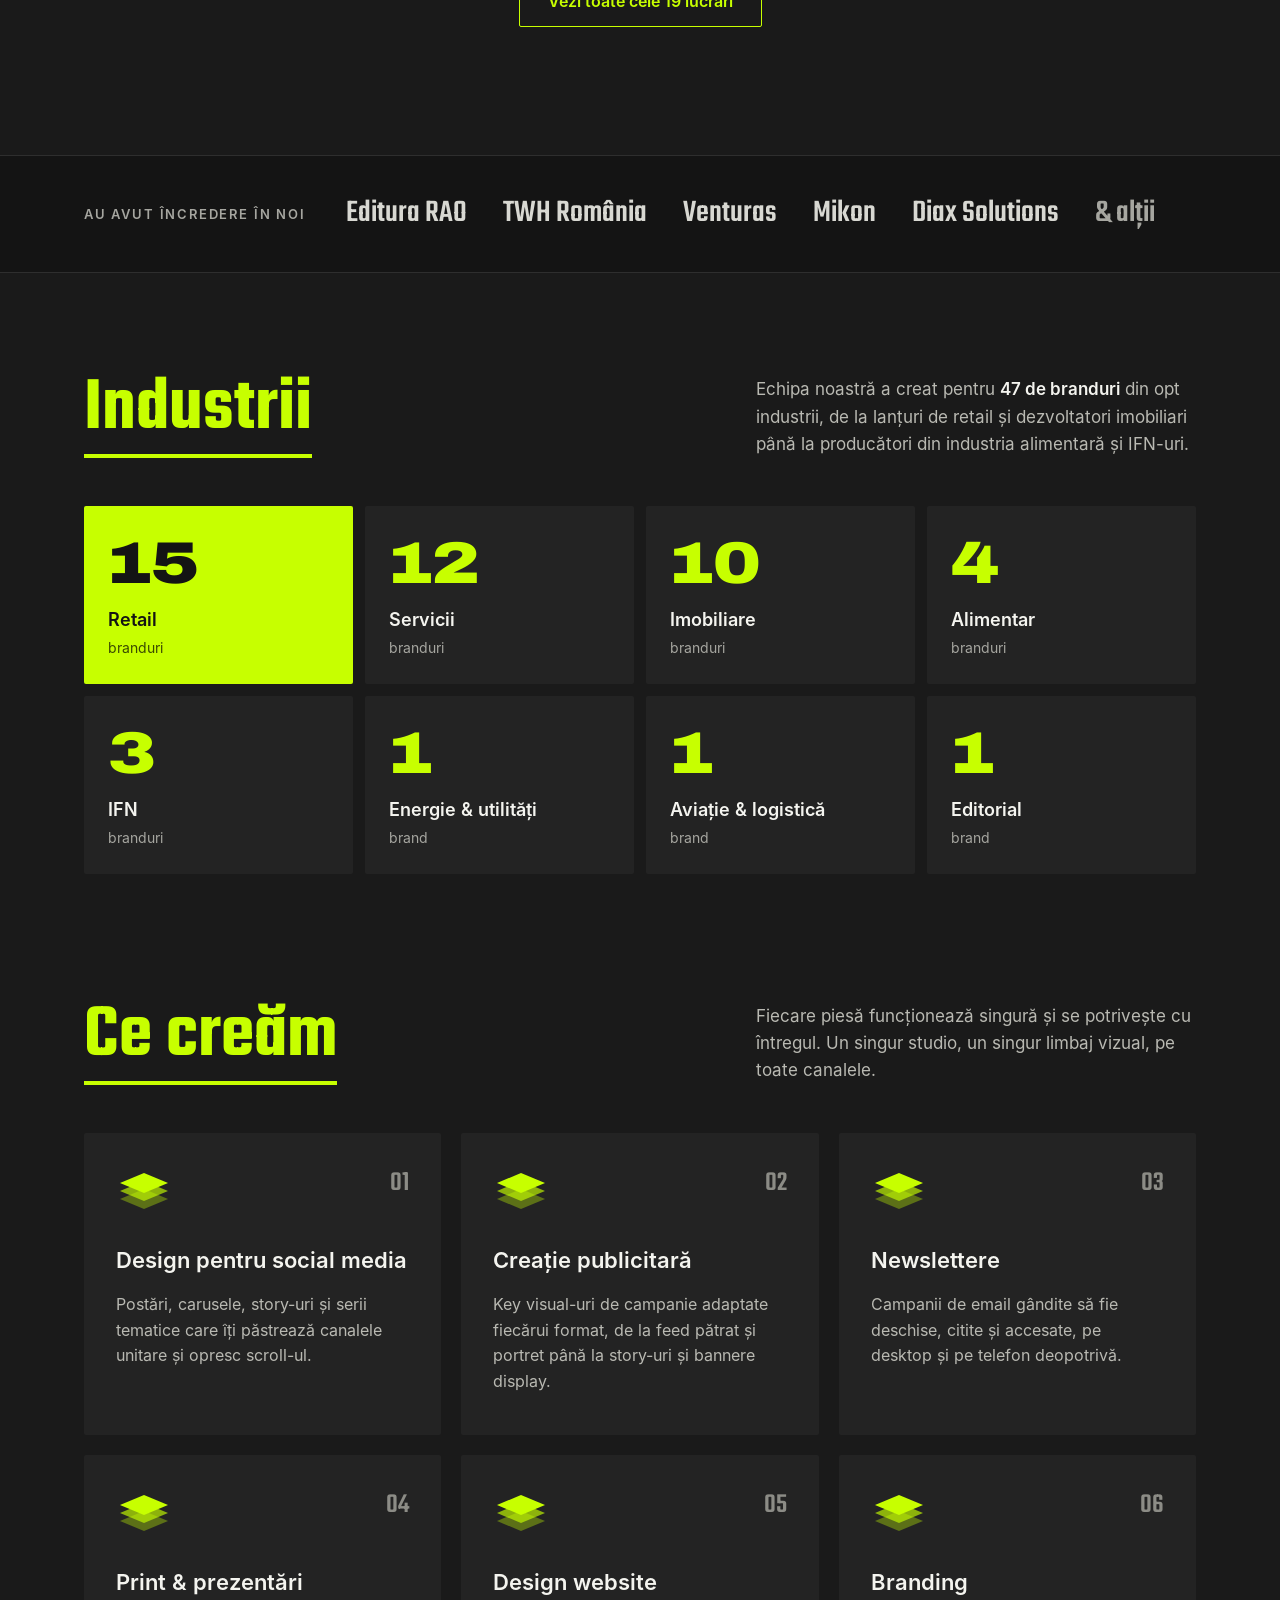
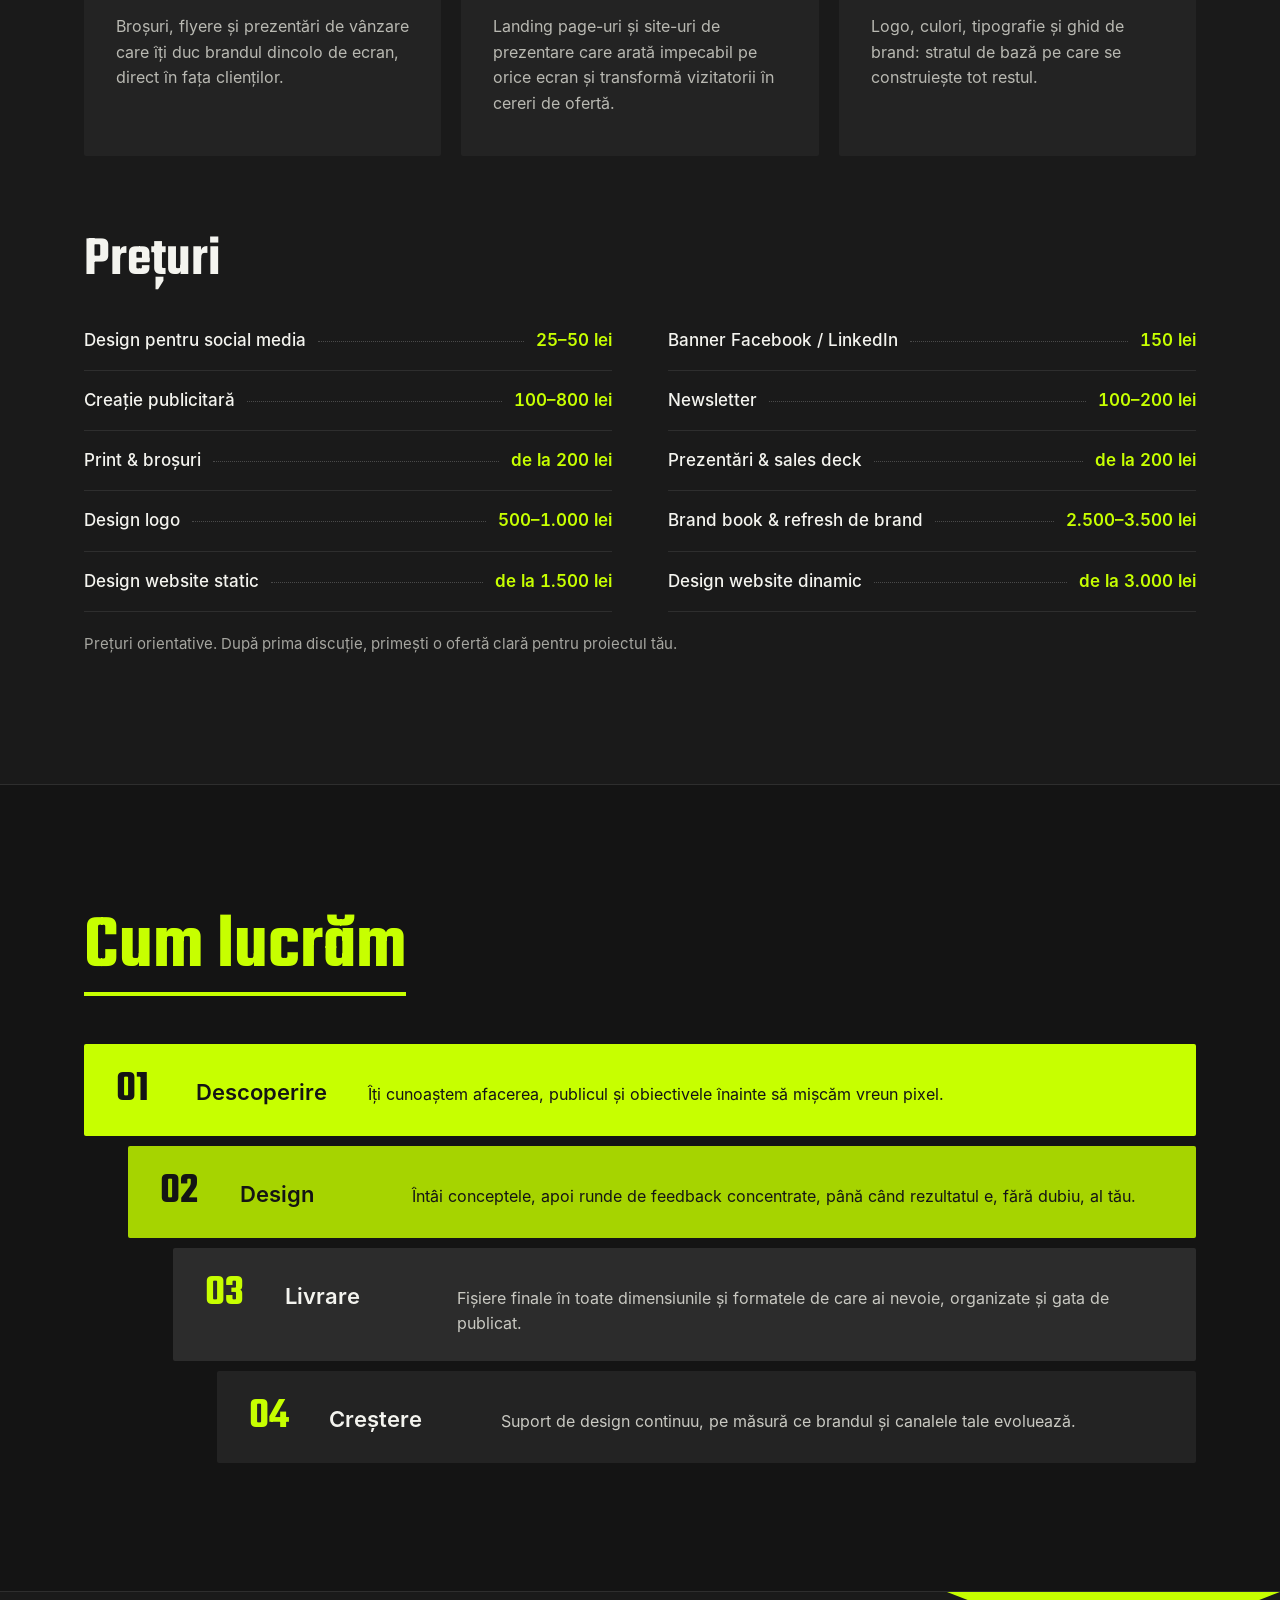
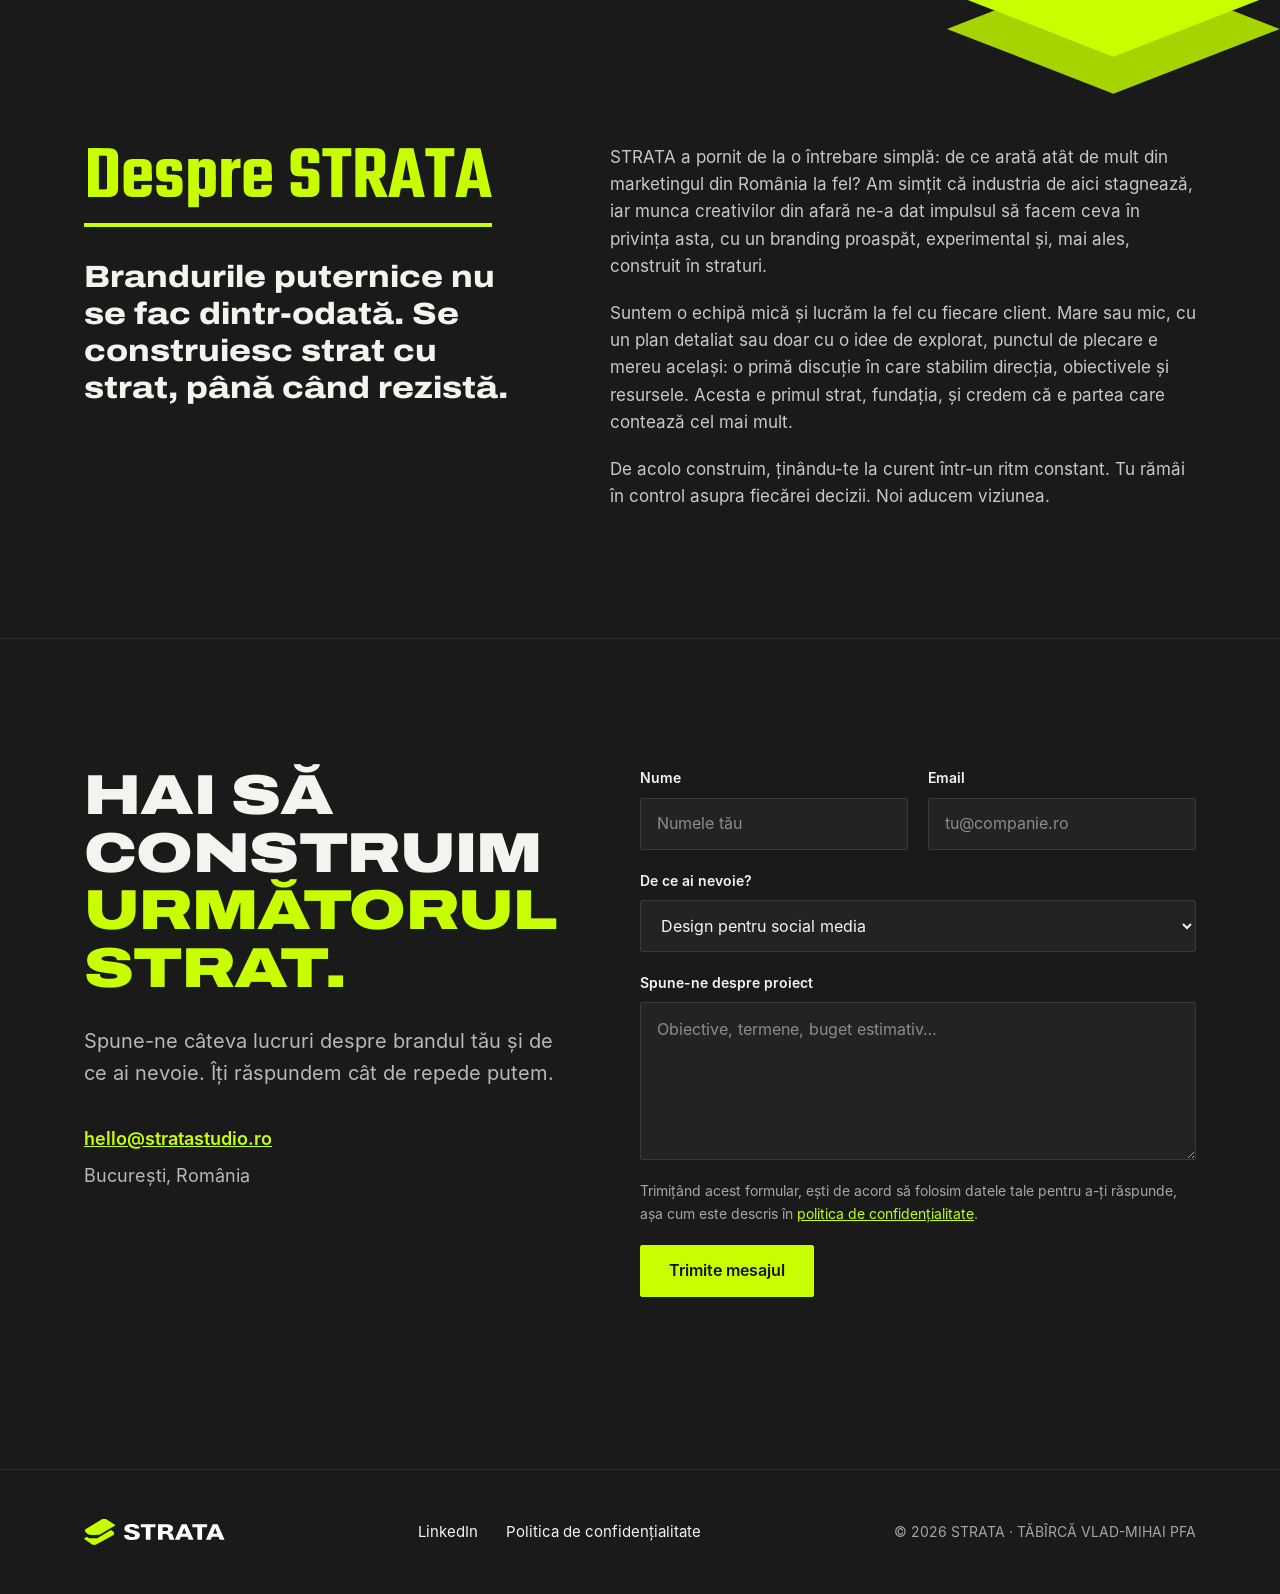
==== commit 9b2e522c: "Industries: Services 8 -> 12 (Trusted-by clients), total 47 Co-Authored-By: Claude Opus 5.5 <noreply" ====
--- a/ro/index.html
+++ b/ro/index.html
@@ -144,12 +144,12 @@
   <div class="container">
     <div class="section-head">
       <h2 class="section-title">Industrii</h2>
-      <p class="section-intro">Echipa noastră a creat pentru <strong>43 de branduri</strong> din opt industrii, de la lanțuri de retail și dezvoltatori imobiliari până la producători din industria alimentară și IFN-uri.</p>
+      <p class="section-intro">Echipa noastră a creat pentru <strong>47 de branduri</strong> din opt industrii, de la lanțuri de retail și dezvoltatori imobiliari până la producători din industria alimentară și IFN-uri.</p>
     </div>
     <ul class="industry-grid">
       <li class="industry"><span class="industry-num">15</span><span class="industry-name">Retail</span><span class="industry-unit">branduri</span></li>
+      <li class="industry"><span class="industry-num">12</span><span class="industry-name">Servicii</span><span class="industry-unit">branduri</span></li>
       <li class="industry"><span class="industry-num">10</span><span class="industry-name">Imobiliare</span><span class="industry-unit">branduri</span></li>
-      <li class="industry"><span class="industry-num">8</span><span class="industry-name">Servicii</span><span class="industry-unit">branduri</span></li>
       <li class="industry"><span class="industry-num">4</span><span class="industry-name">Alimentar</span><span class="industry-unit">branduri</span></li>
       <li class="industry"><span class="industry-num">3</span><span class="industry-name">IFN</span><span class="industry-unit">branduri</span></li>
       <li class="industry"><span class="industry-num">1</span><span class="industry-name">Energie &amp; utilități</span><span class="industry-unit">brand</span></li>
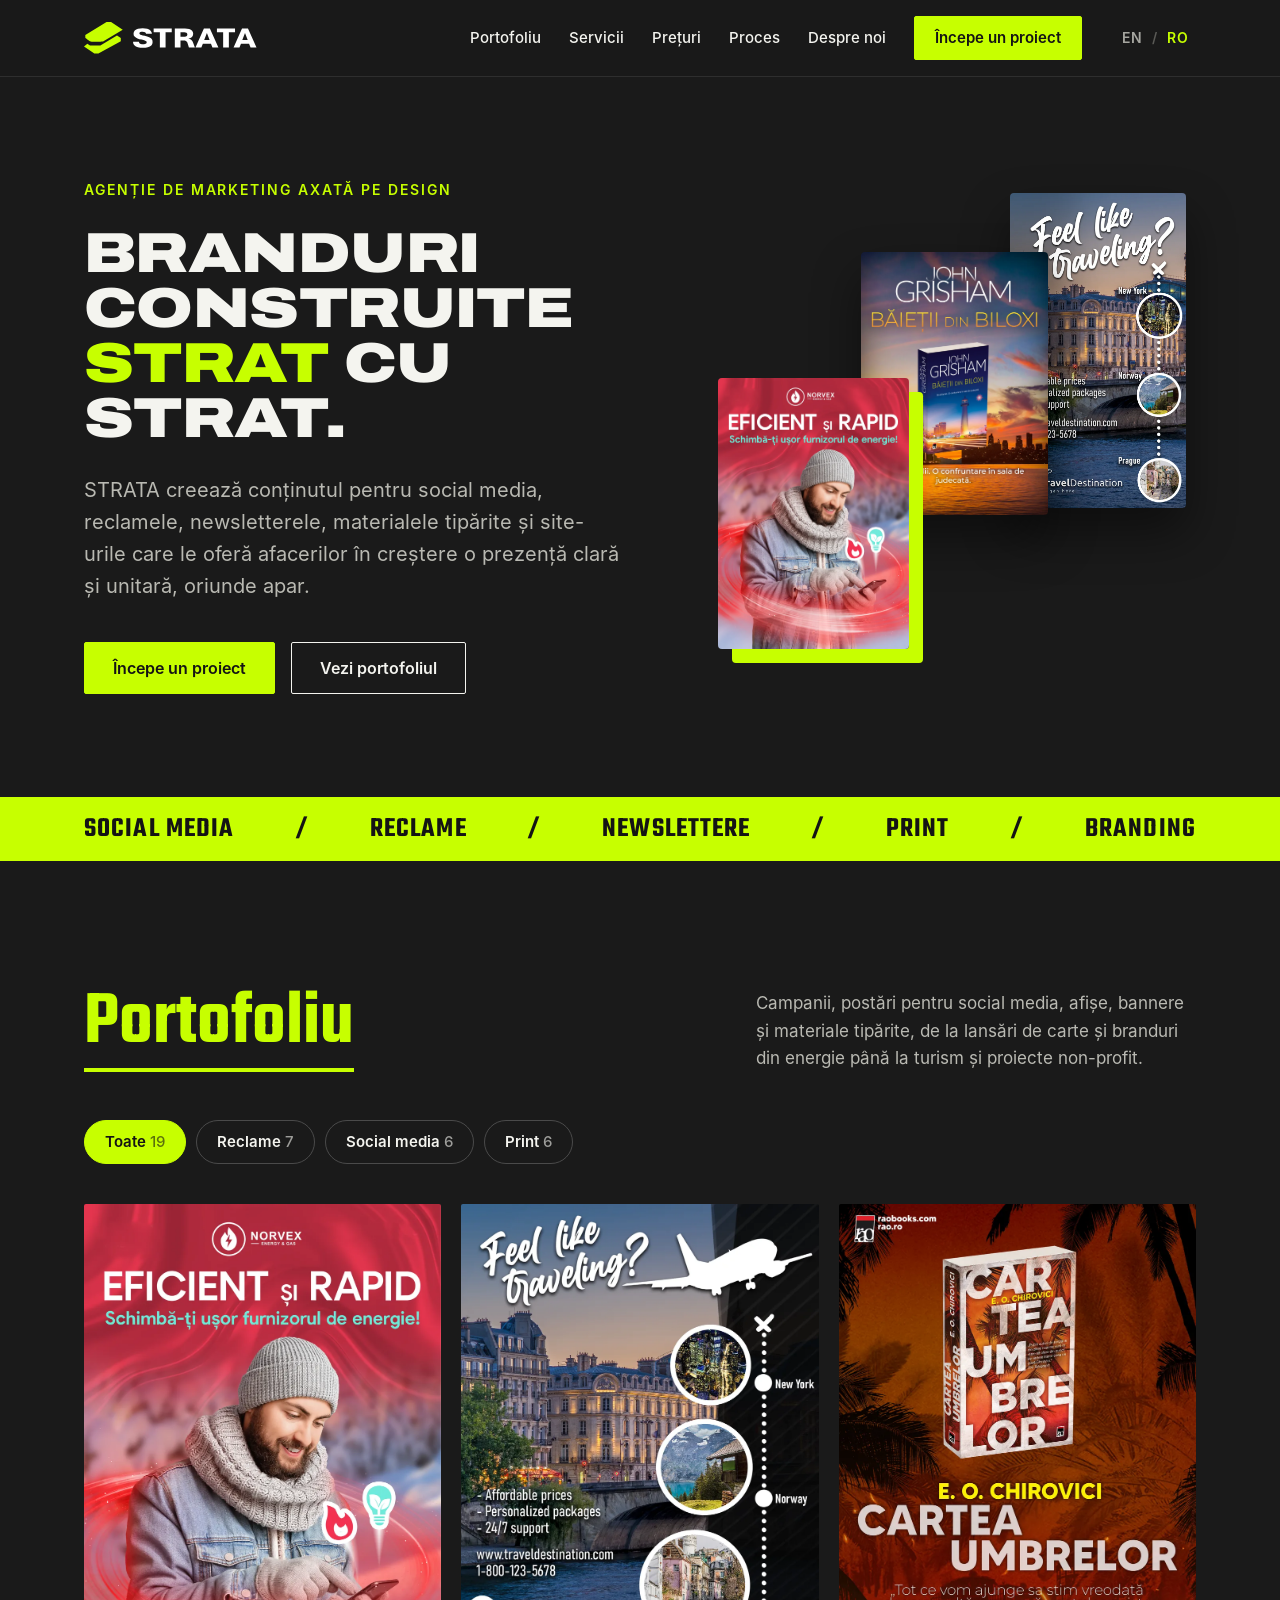
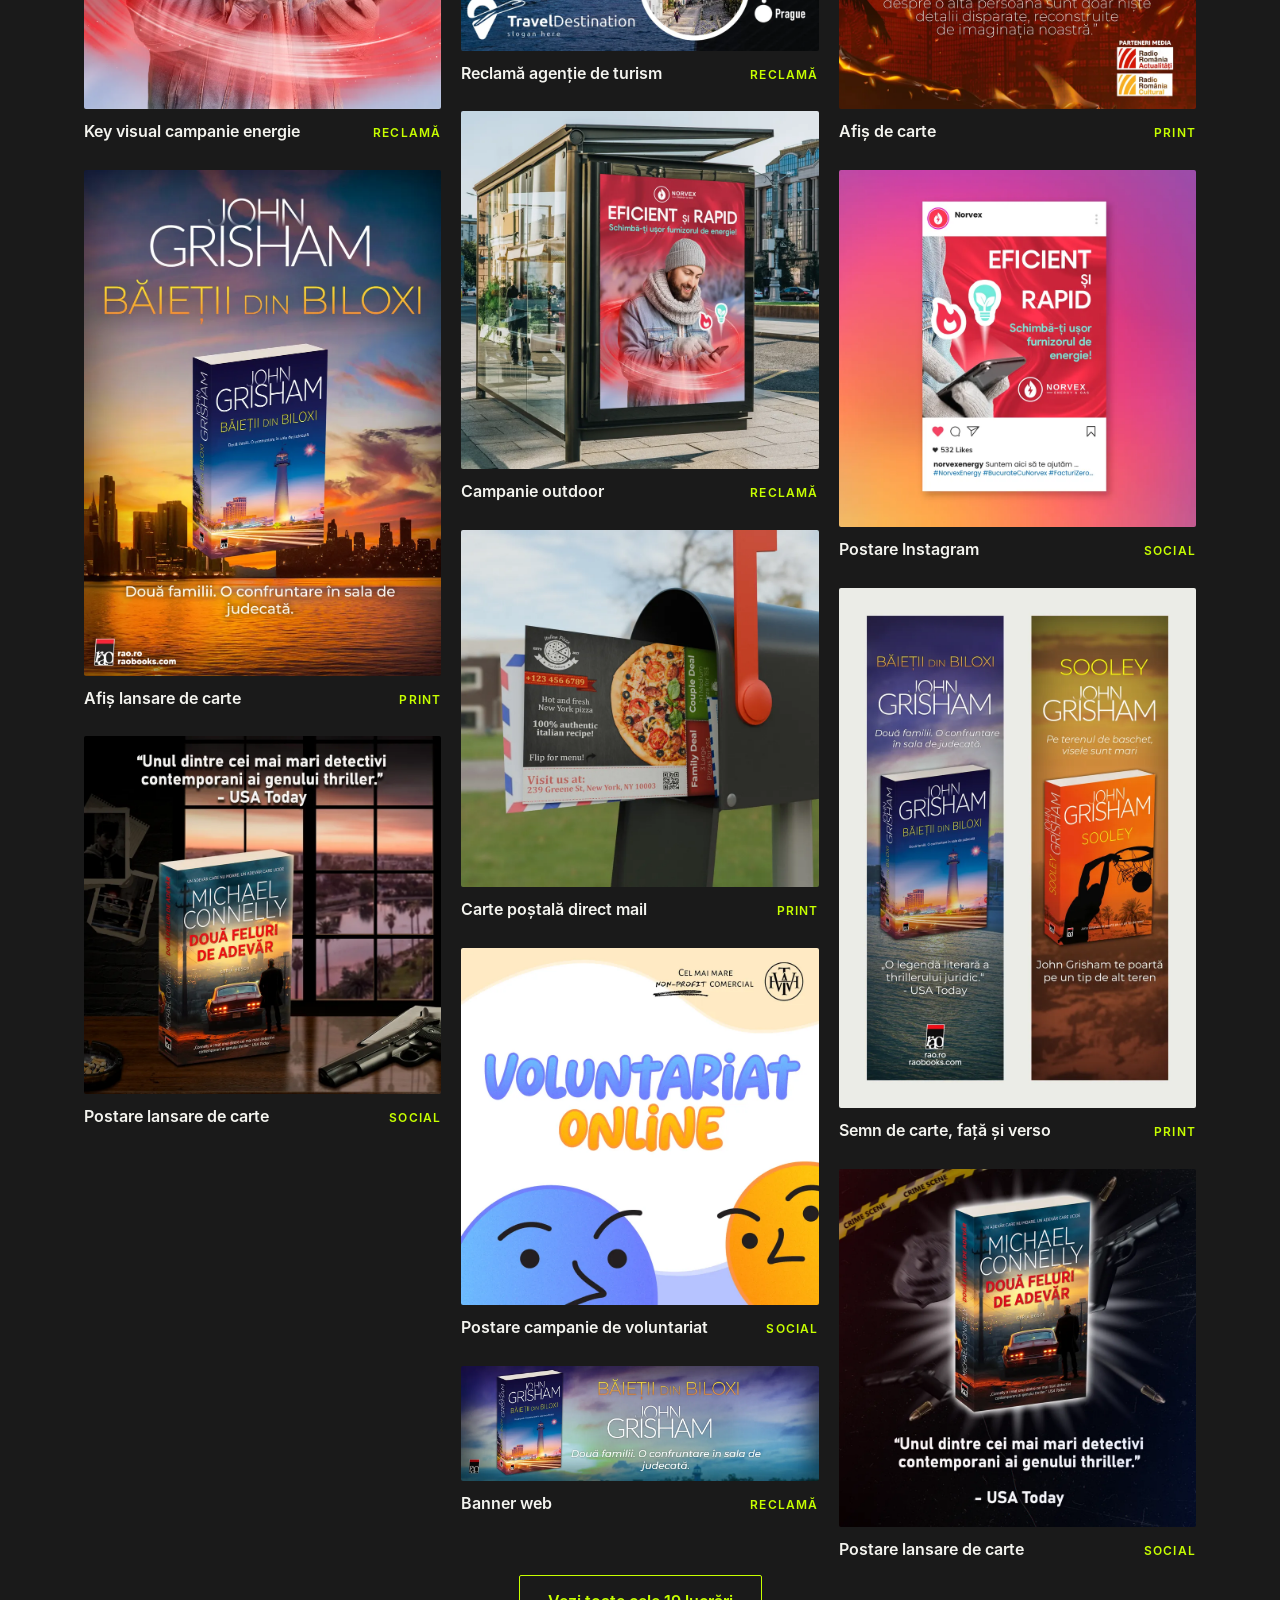
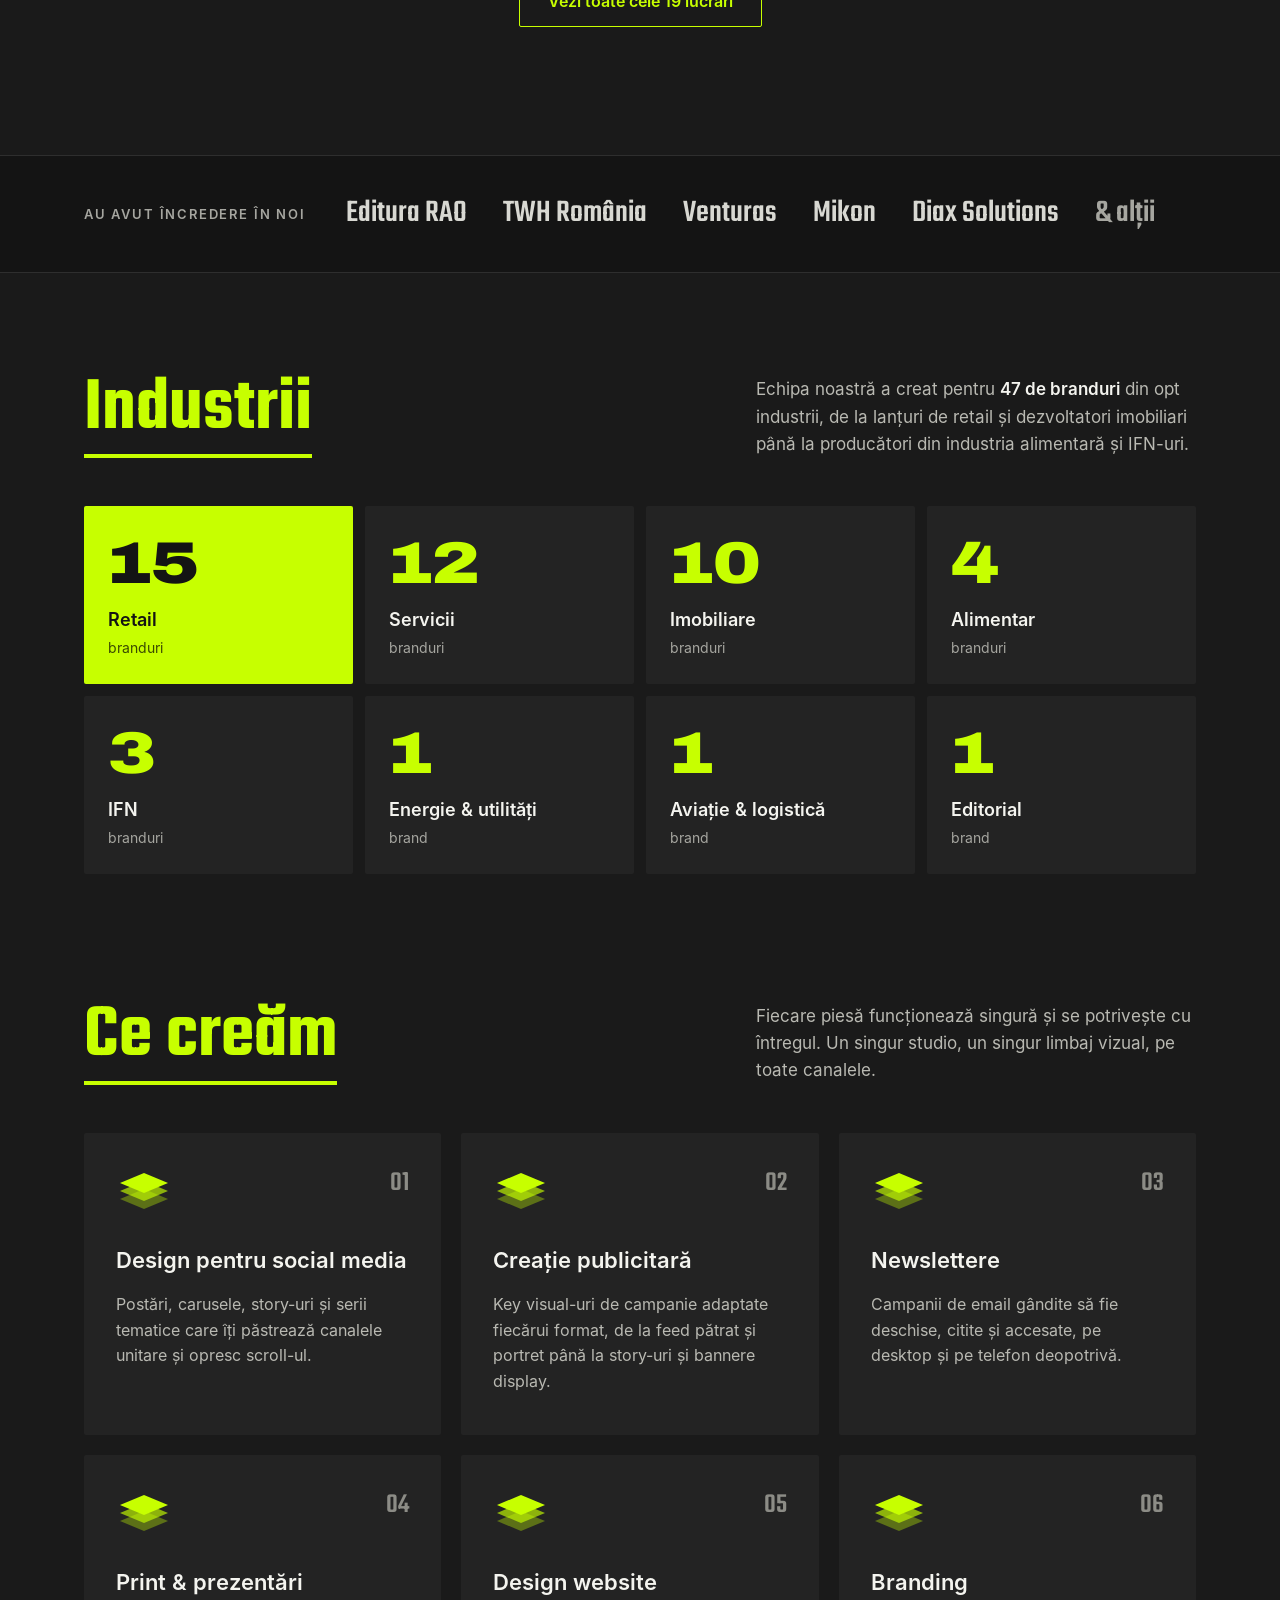
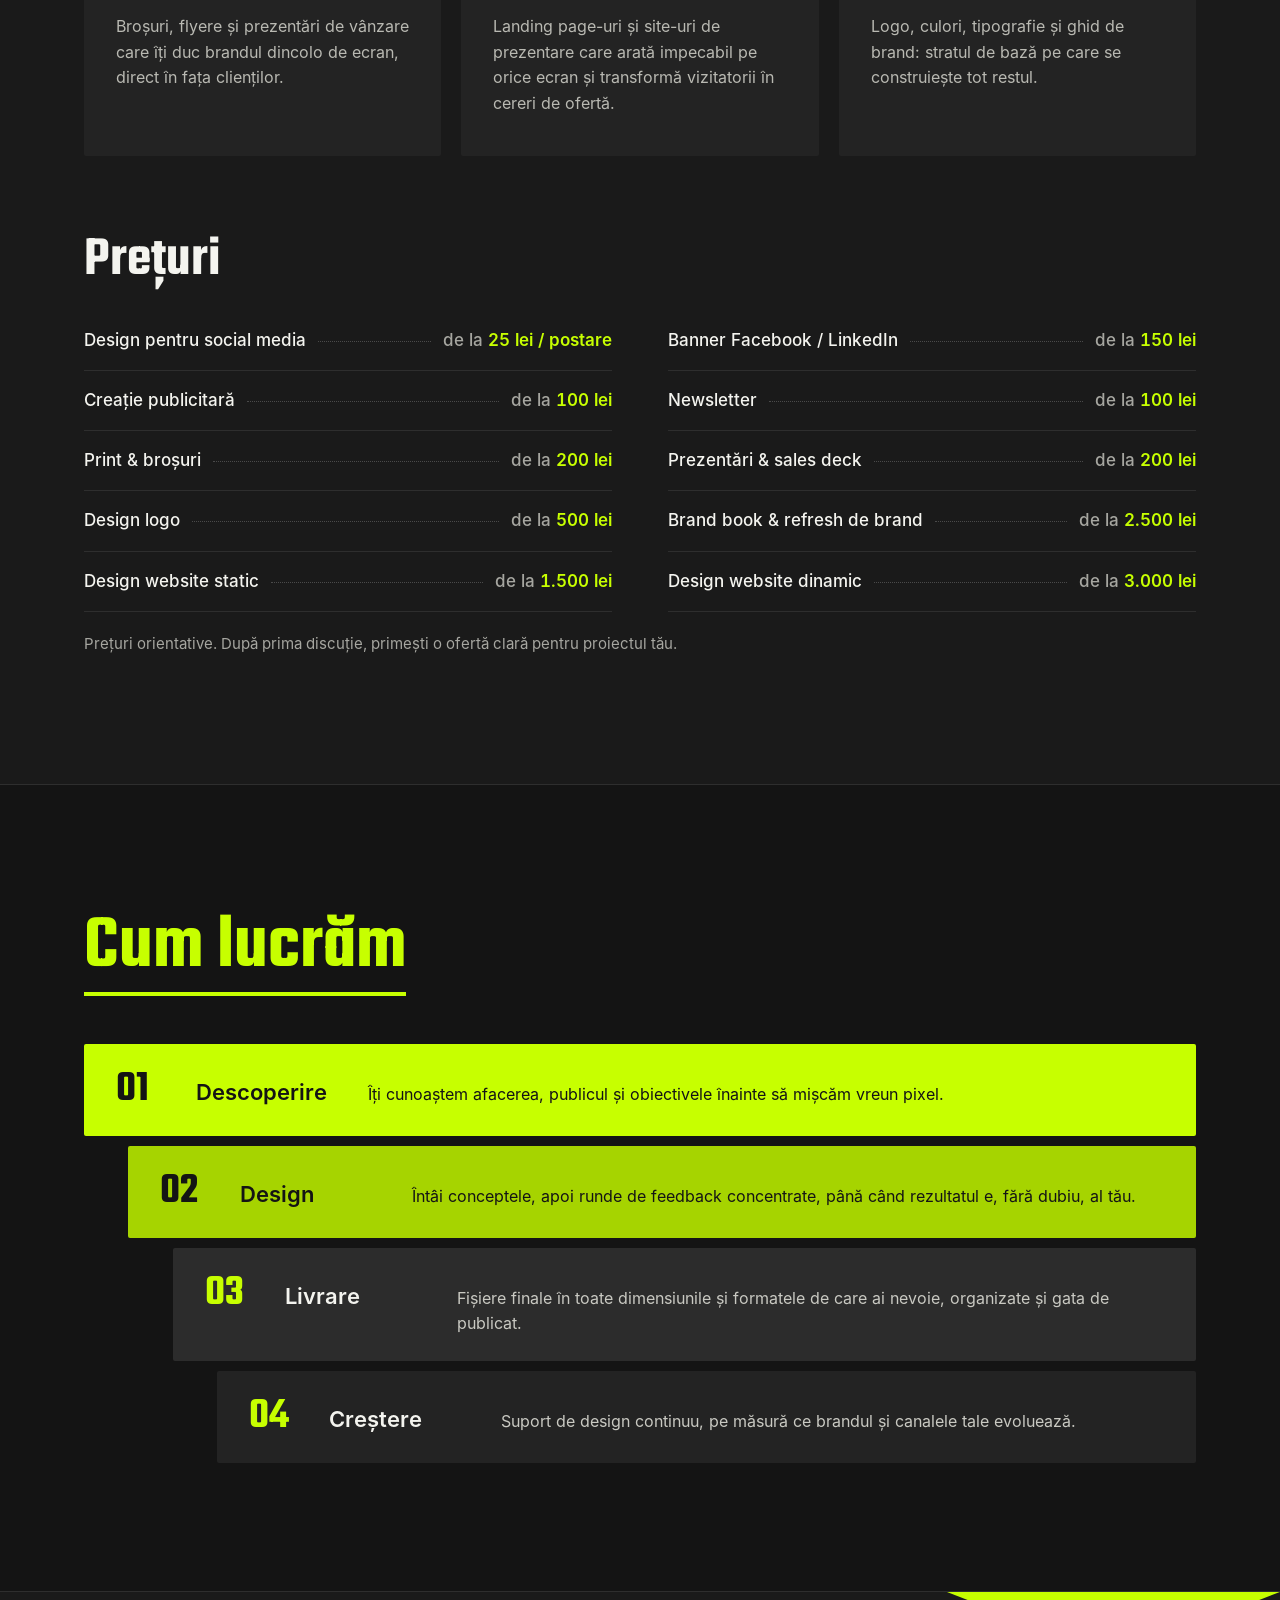
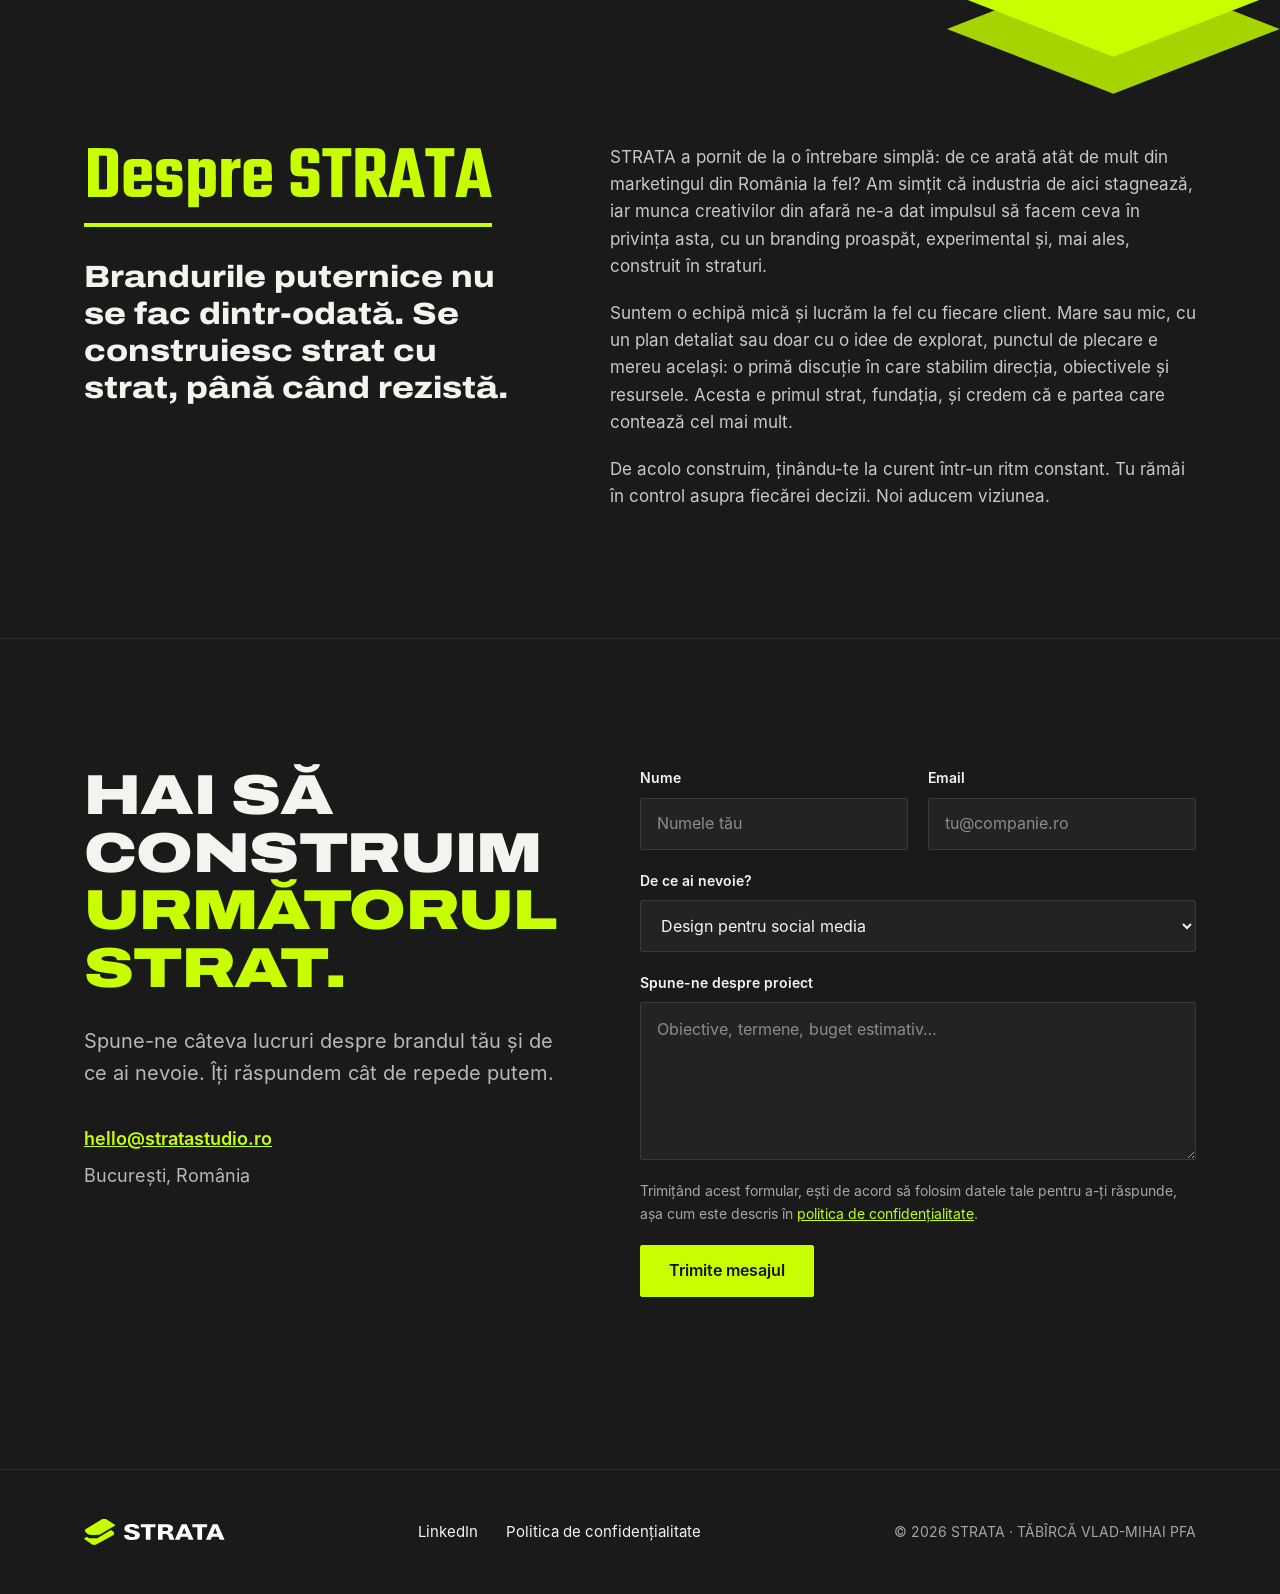
==== commit 59401f43: "Prices: show 'starting from' the low end, per post for social media design - EN: 'starting from X le" ====
--- a/ro/index.html
+++ b/ro/index.html
@@ -25,7 +25,7 @@
 <link rel="apple-touch-icon" href="../apple-touch-icon.png">
 <link rel="preload" href="../fonts/archivo-expanded-black.woff" as="font" type="font/woff" crossorigin>
 <link rel="preload" href="../fonts/inter-regular.woff" as="font" type="font/woff" crossorigin>
-<link rel="stylesheet" href="../css/style.css?v=20261117c">
+<link rel="stylesheet" href="../css/style.css?v=20261123">
 <script src="../js/main.js?v=20261117" defer></script>
 </head>
 <body>
@@ -195,16 +195,16 @@
     <div class="prices" id="prices">
       <h3 class="prices-title">Prețuri</h3>
       <ul class="price-list">
-        <li><span class="price-name">Design pentru social media</span><span class="price-dots" aria-hidden="true"></span><span class="price">25–50 lei</span></li>
-        <li><span class="price-name">Banner Facebook / LinkedIn</span><span class="price-dots" aria-hidden="true"></span><span class="price">150 lei</span></li>
-        <li><span class="price-name">Creație publicitară</span><span class="price-dots" aria-hidden="true"></span><span class="price">100–800 lei</span></li>
-        <li><span class="price-name">Newsletter</span><span class="price-dots" aria-hidden="true"></span><span class="price">100–200 lei</span></li>
-        <li><span class="price-name">Print &amp; broșuri</span><span class="price-dots" aria-hidden="true"></span><span class="price">de la 200 lei</span></li>
-        <li><span class="price-name">Prezentări &amp; sales deck</span><span class="price-dots" aria-hidden="true"></span><span class="price">de la 200 lei</span></li>
-        <li><span class="price-name">Design logo</span><span class="price-dots" aria-hidden="true"></span><span class="price">500–1.000 lei</span></li>
-        <li><span class="price-name">Brand book &amp; refresh de brand</span><span class="price-dots" aria-hidden="true"></span><span class="price">2.500–3.500 lei</span></li>
-        <li><span class="price-name">Design website static</span><span class="price-dots" aria-hidden="true"></span><span class="price">de la 1.500 lei</span></li>
-        <li><span class="price-name">Design website dinamic</span><span class="price-dots" aria-hidden="true"></span><span class="price">de la 3.000 lei</span></li>
+        <li><span class="price-name">Design pentru social media</span><span class="price-dots" aria-hidden="true"></span><span class="price"><span class="price-from">de la</span> 25 lei / postare</span></li>
+        <li><span class="price-name">Banner Facebook / LinkedIn</span><span class="price-dots" aria-hidden="true"></span><span class="price"><span class="price-from">de la</span> 150 lei</span></li>
+        <li><span class="price-name">Creație publicitară</span><span class="price-dots" aria-hidden="true"></span><span class="price"><span class="price-from">de la</span> 100 lei</span></li>
+        <li><span class="price-name">Newsletter</span><span class="price-dots" aria-hidden="true"></span><span class="price"><span class="price-from">de la</span> 100 lei</span></li>
+        <li><span class="price-name">Print &amp; broșuri</span><span class="price-dots" aria-hidden="true"></span><span class="price"><span class="price-from">de la</span> 200 lei</span></li>
+        <li><span class="price-name">Prezentări &amp; sales deck</span><span class="price-dots" aria-hidden="true"></span><span class="price"><span class="price-from">de la</span> 200 lei</span></li>
+        <li><span class="price-name">Design logo</span><span class="price-dots" aria-hidden="true"></span><span class="price"><span class="price-from">de la</span> 500 lei</span></li>
+        <li><span class="price-name">Brand book &amp; refresh de brand</span><span class="price-dots" aria-hidden="true"></span><span class="price"><span class="price-from">de la</span> 2.500 lei</span></li>
+        <li><span class="price-name">Design website static</span><span class="price-dots" aria-hidden="true"></span><span class="price"><span class="price-from">de la</span> 1.500 lei</span></li>
+        <li><span class="price-name">Design website dinamic</span><span class="price-dots" aria-hidden="true"></span><span class="price"><span class="price-from">de la</span> 3.000 lei</span></li>
       </ul>
       <p class="prices-note">Prețuri orientative. După prima discuție, primești o ofertă clară pentru proiectul tău.</p>
     </div>
--- a/css/style.css
+++ b/css/style.css
@@ -153,6 +153,7 @@
 .price-dots { flex: 1; min-width: 24px; border-bottom: 1px dotted #4A4A4A; transform: translateY(-4px); }
 .price { flex-shrink: 0; font-weight: 600; color: var(--lime); white-space: nowrap; font-variant-numeric: tabular-nums; }
 .prices-note { margin: 20px 0 0; font-size: 15px; color: var(--muted-2); }
+.price-from { font-weight: 500; color: var(--muted-2); }
 
 /* Process */
 .steps { list-style: none; margin: 0; padding: 0; display: flex; flex-direction: column; gap: 10px; }
@@ -265,7 +266,9 @@
   .industry-name { font-size: 16px; margin-top: 6px; }
   .industry-unit { font-size: 13px; }
   .price-list { grid-template-columns: 1fr; }
-  .price-list li { font-size: 15px; padding: 14px 0; }
+  .price-list li { flex-wrap: wrap; gap: 2px 12px; font-size: 15px; padding: 14px 0; }
+  .price-name { flex-basis: 100%; }
+  .price-dots { display: none; }
   .step { display: block; padding: 18px 20px; }
   .step-num { font-size: 36px; margin-right: 14px; }
   .step-name { font-size: 20px; }
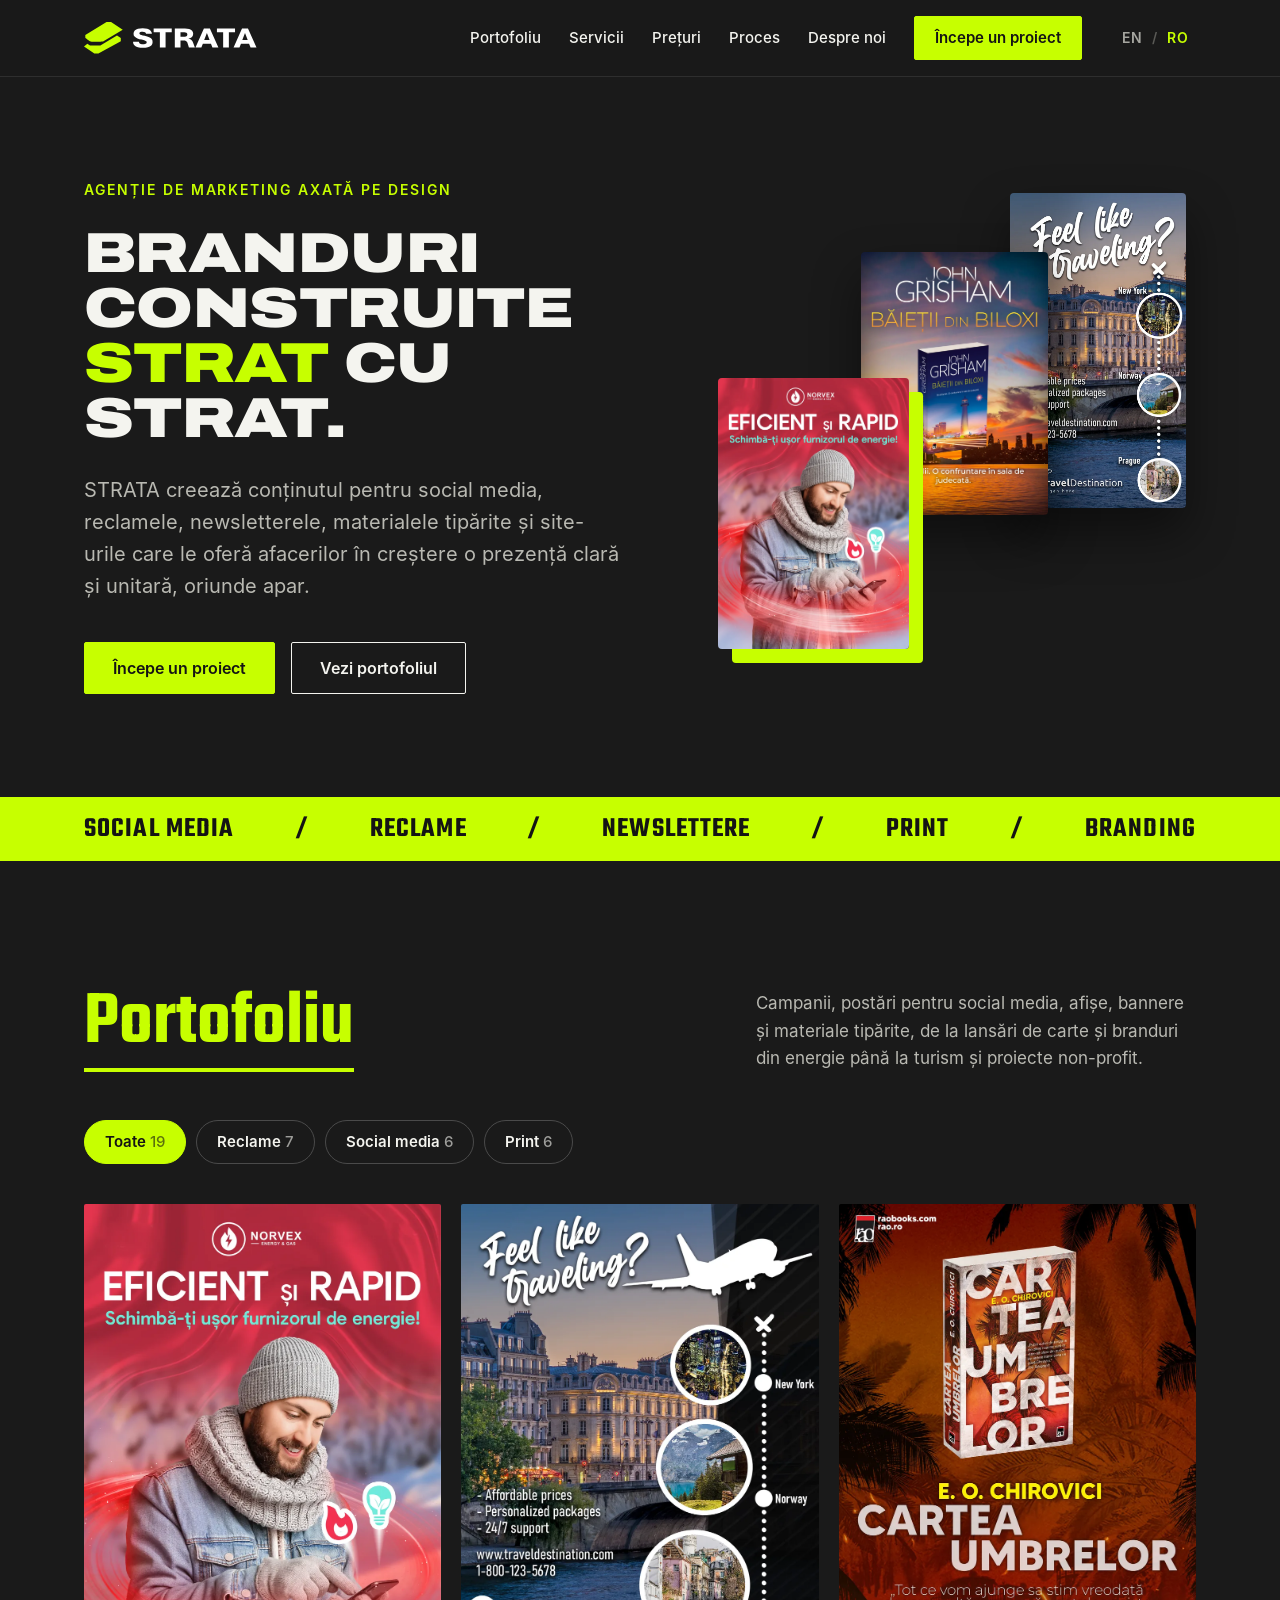
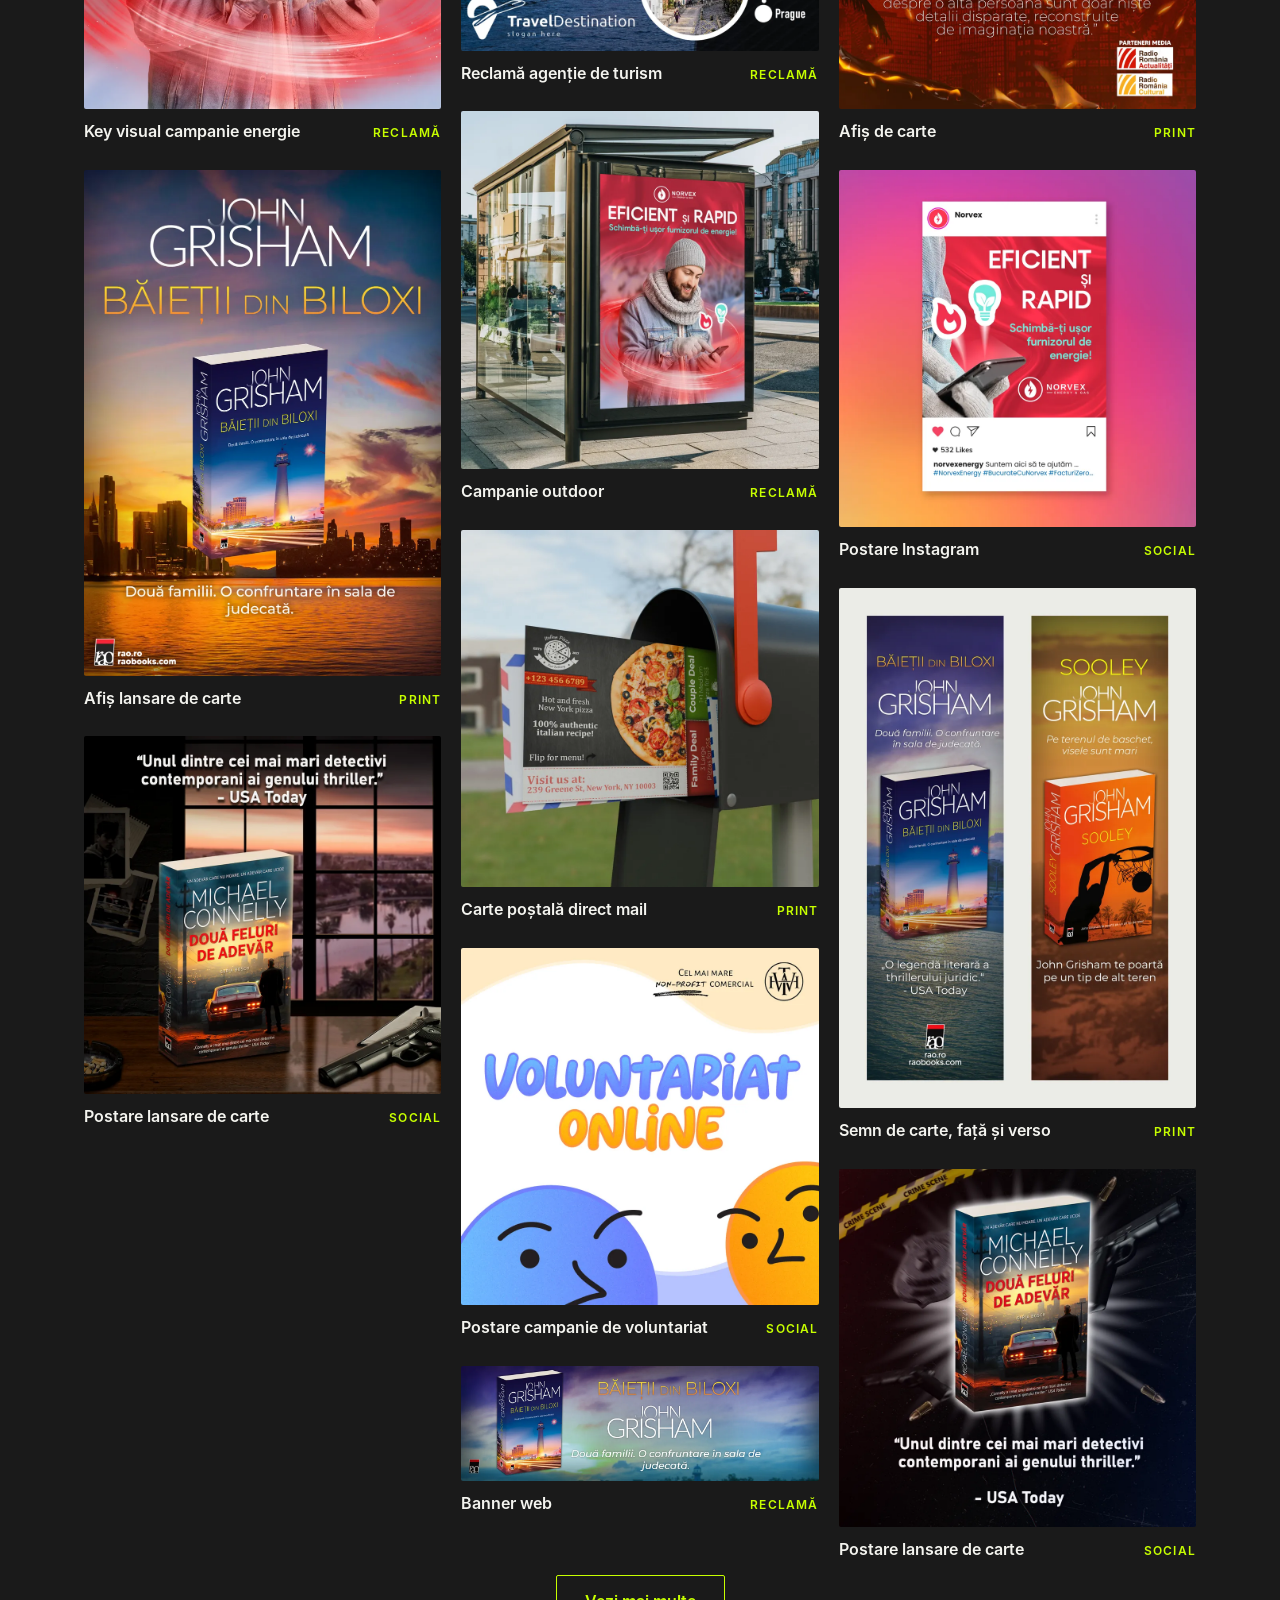
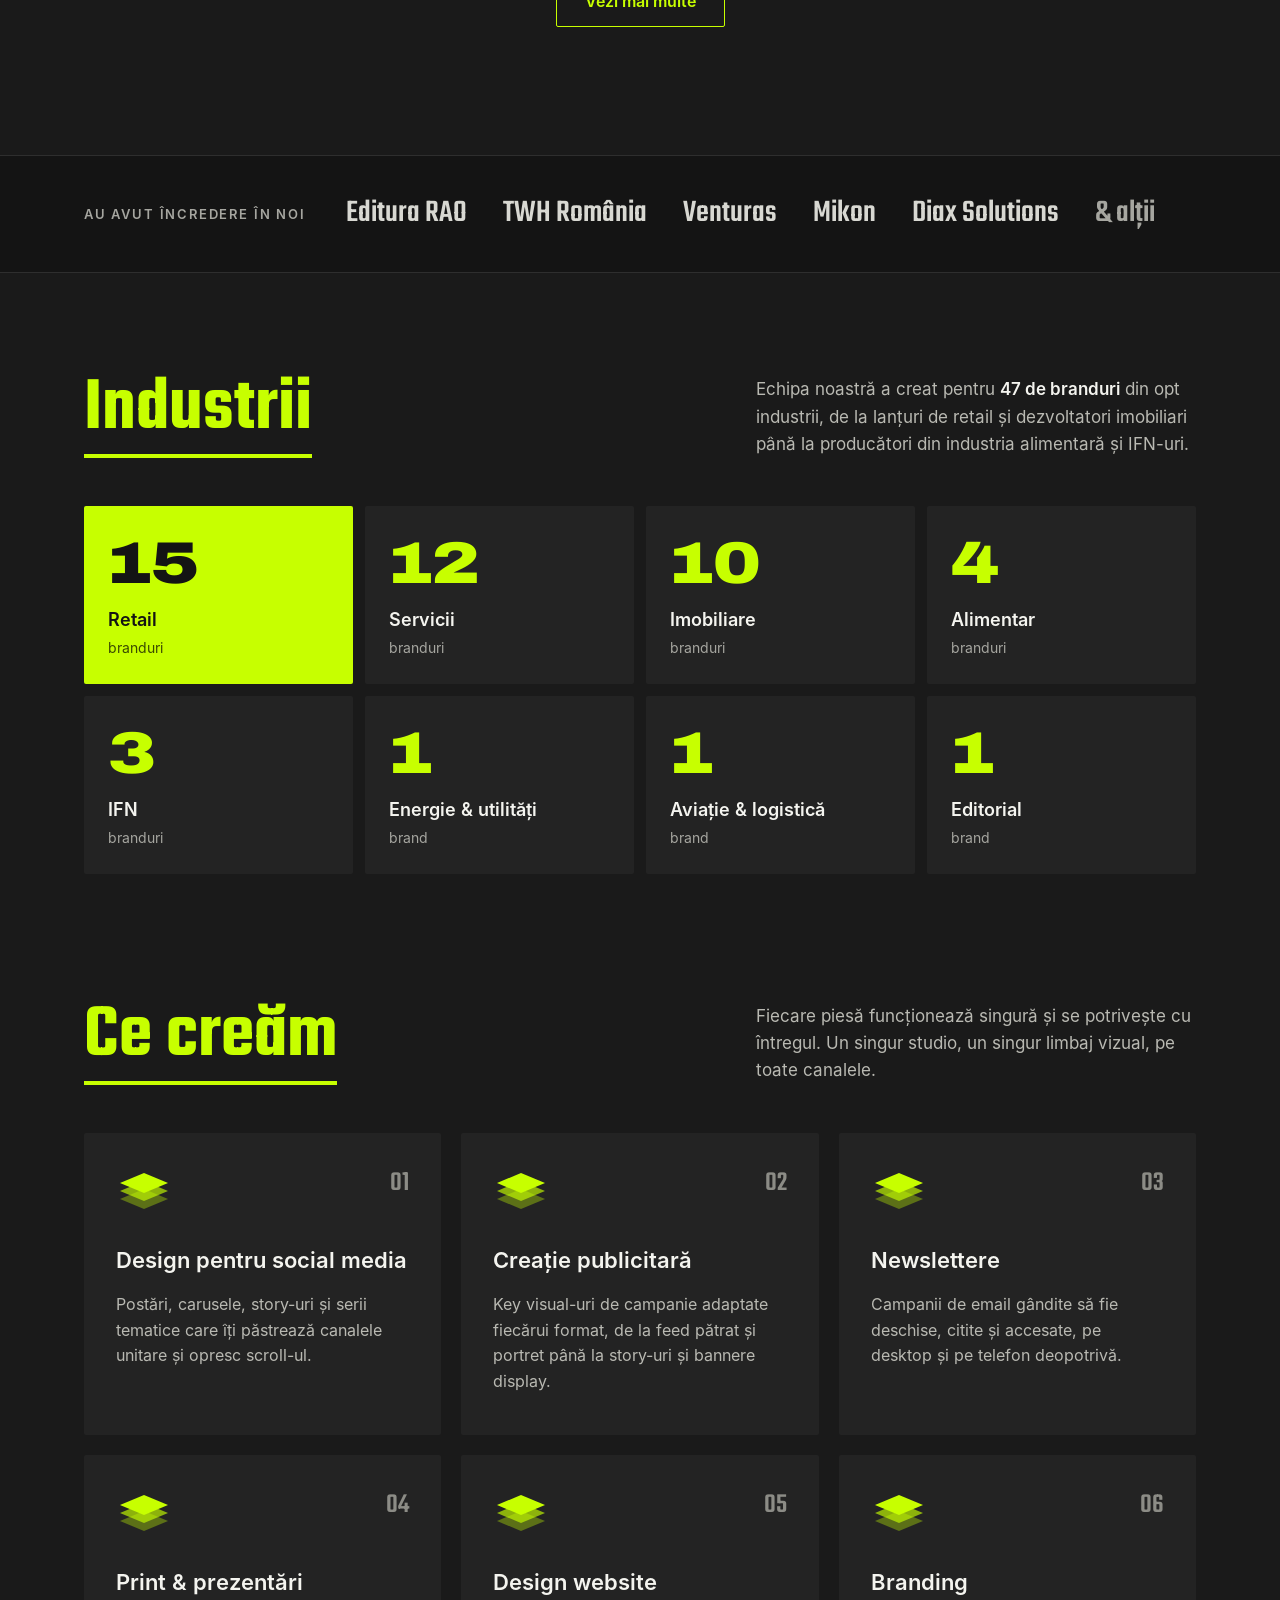
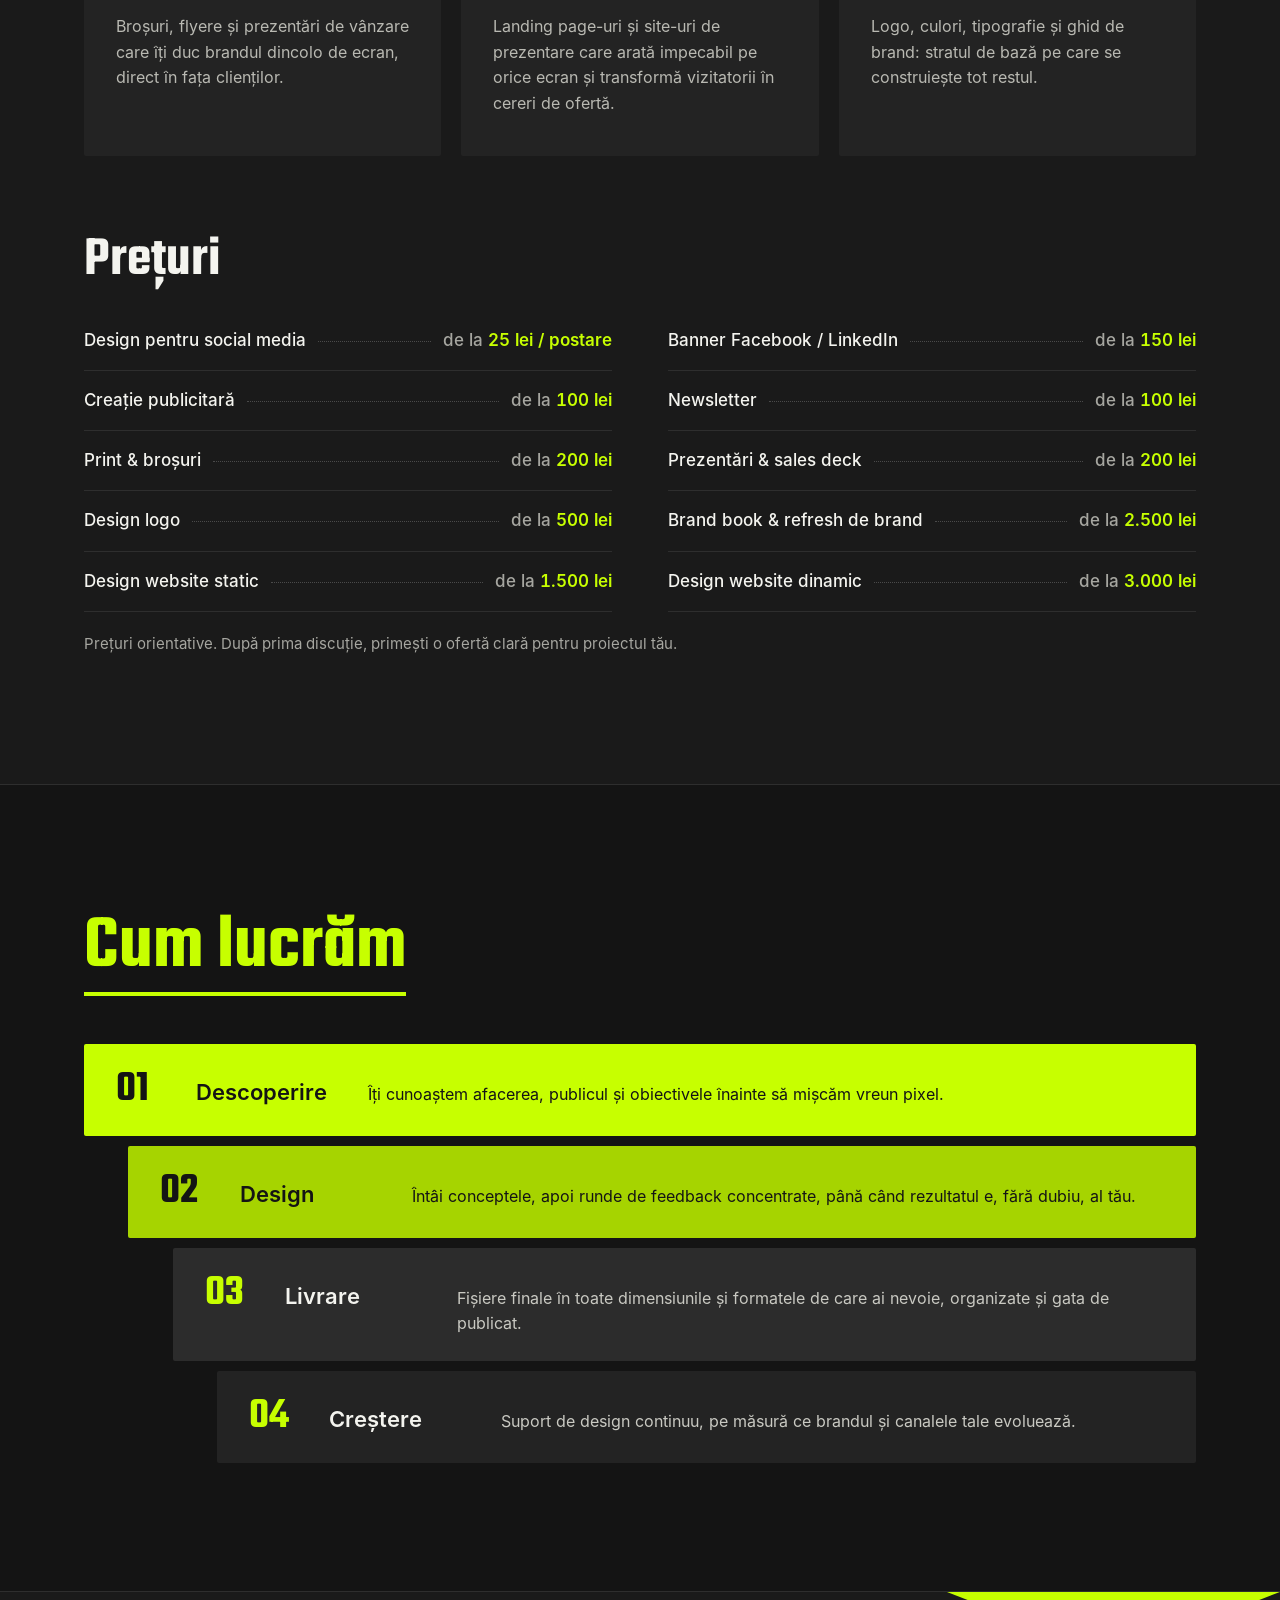
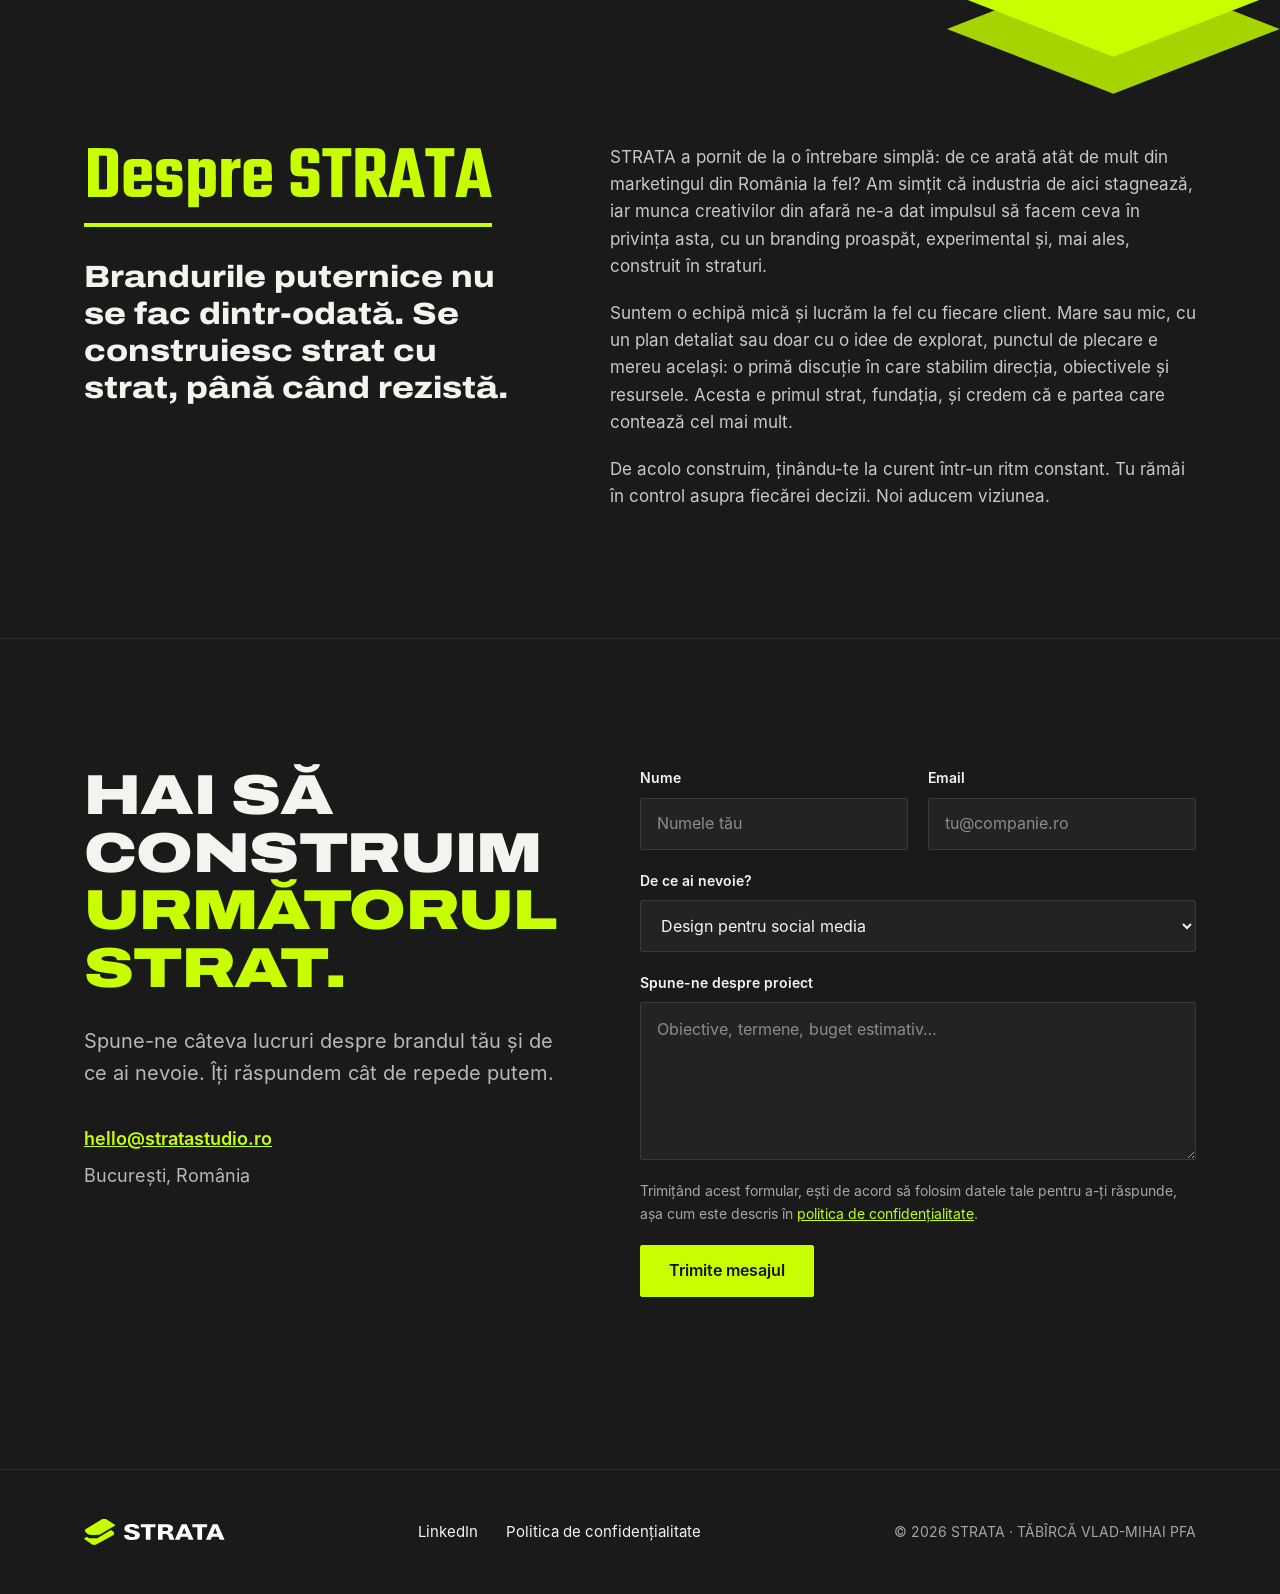
==== commit e756a30e: "Work section: Show more / Show less toggle, only on All work Co-Authored-By: Claude Opus 5.5 <norepl" ====
--- a/ro/index.html
+++ b/ro/index.html
@@ -26,7 +26,7 @@
 <link rel="preload" href="../fonts/archivo-expanded-black.woff" as="font" type="font/woff" crossorigin>
 <link rel="preload" href="../fonts/inter-regular.woff" as="font" type="font/woff" crossorigin>
 <link rel="stylesheet" href="../css/style.css?v=20261123">
-<script src="../js/main.js?v=20261117" defer></script>
+<script src="../js/main.js?v=20261123" defer></script>
 </head>
 <body>
 <a class="skip-link" href="#main">Sari la conținut</a>
@@ -124,7 +124,7 @@
     </div>
 
     <div class="more-wrap">
-      <button type="button" class="btn btn-outline-lime" id="show-more" hidden><span>Vezi toate cele <span id="total-count">19</span> lucrări</span></button>
+      <button type="button" class="btn btn-outline-lime" id="show-more" aria-controls="work-grid" aria-expanded="false" hidden>Vezi mai multe</button>
     </div>
   </div>
 </section>
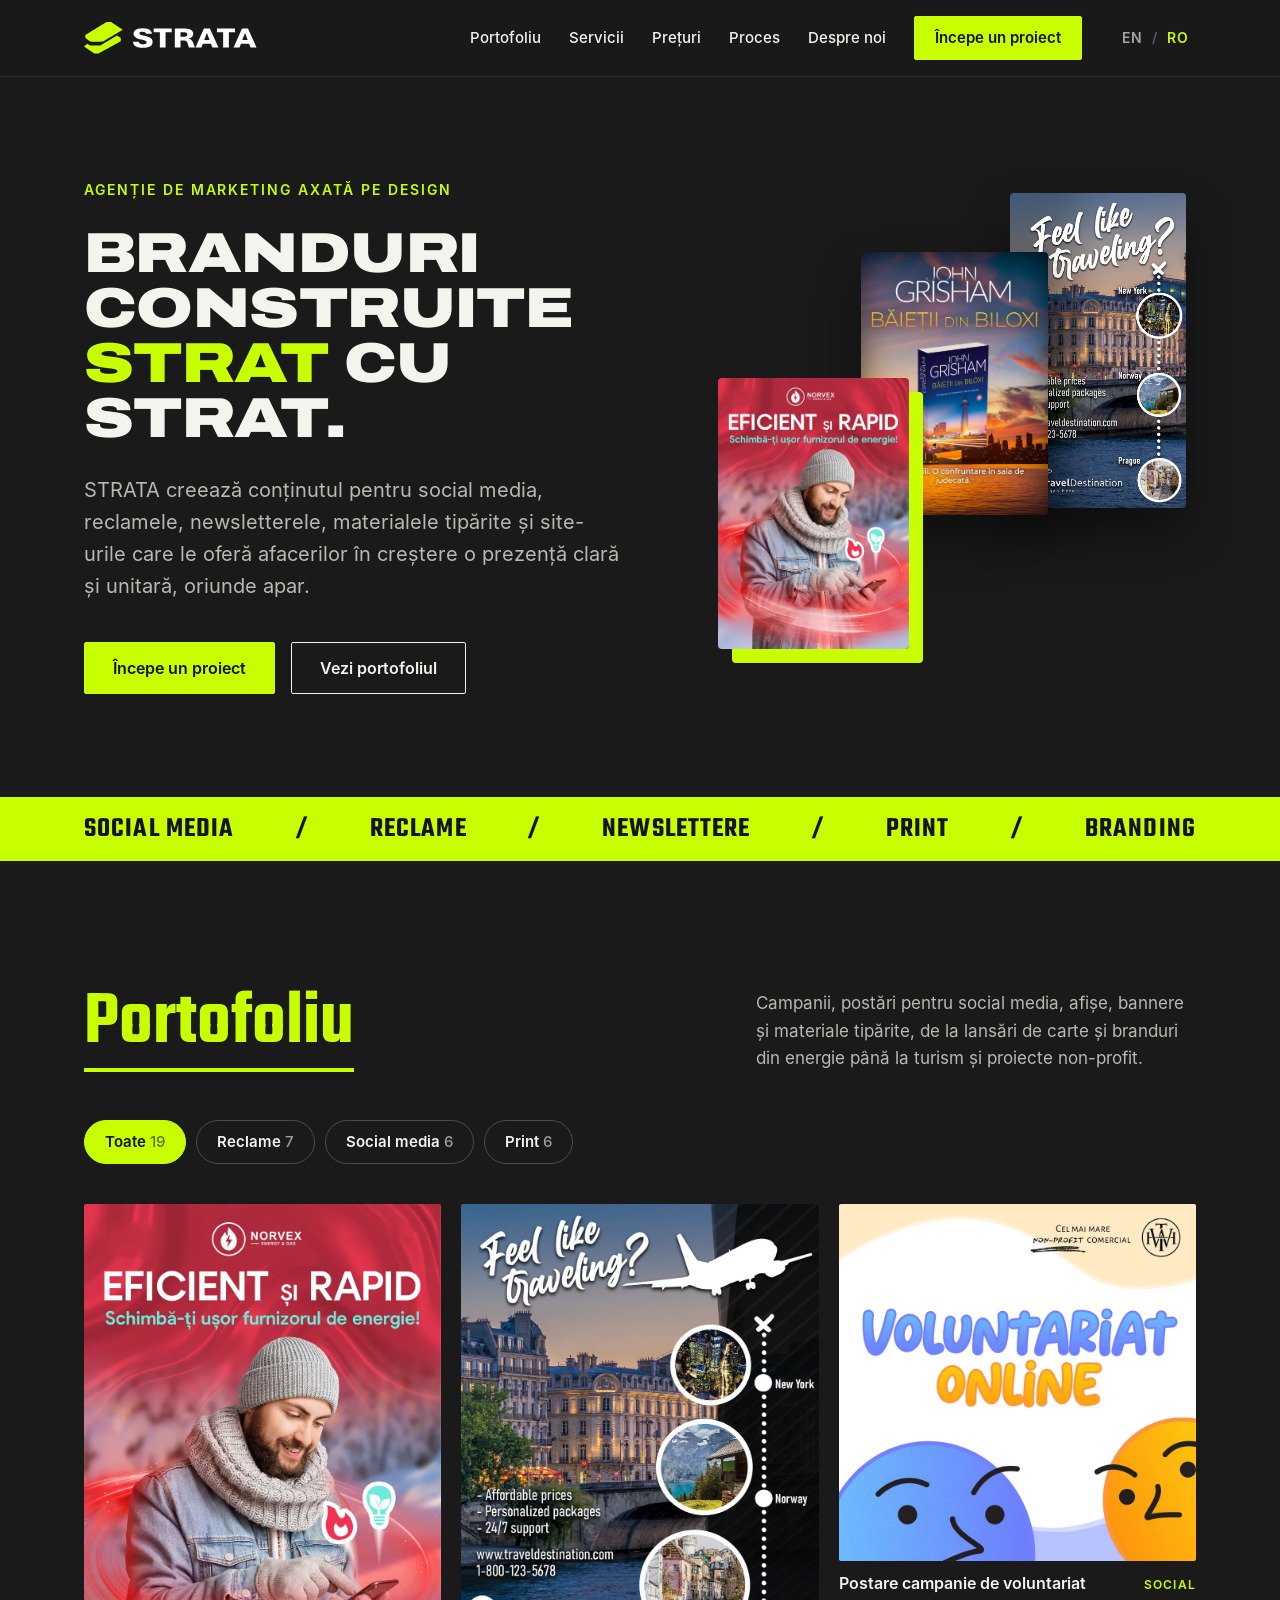
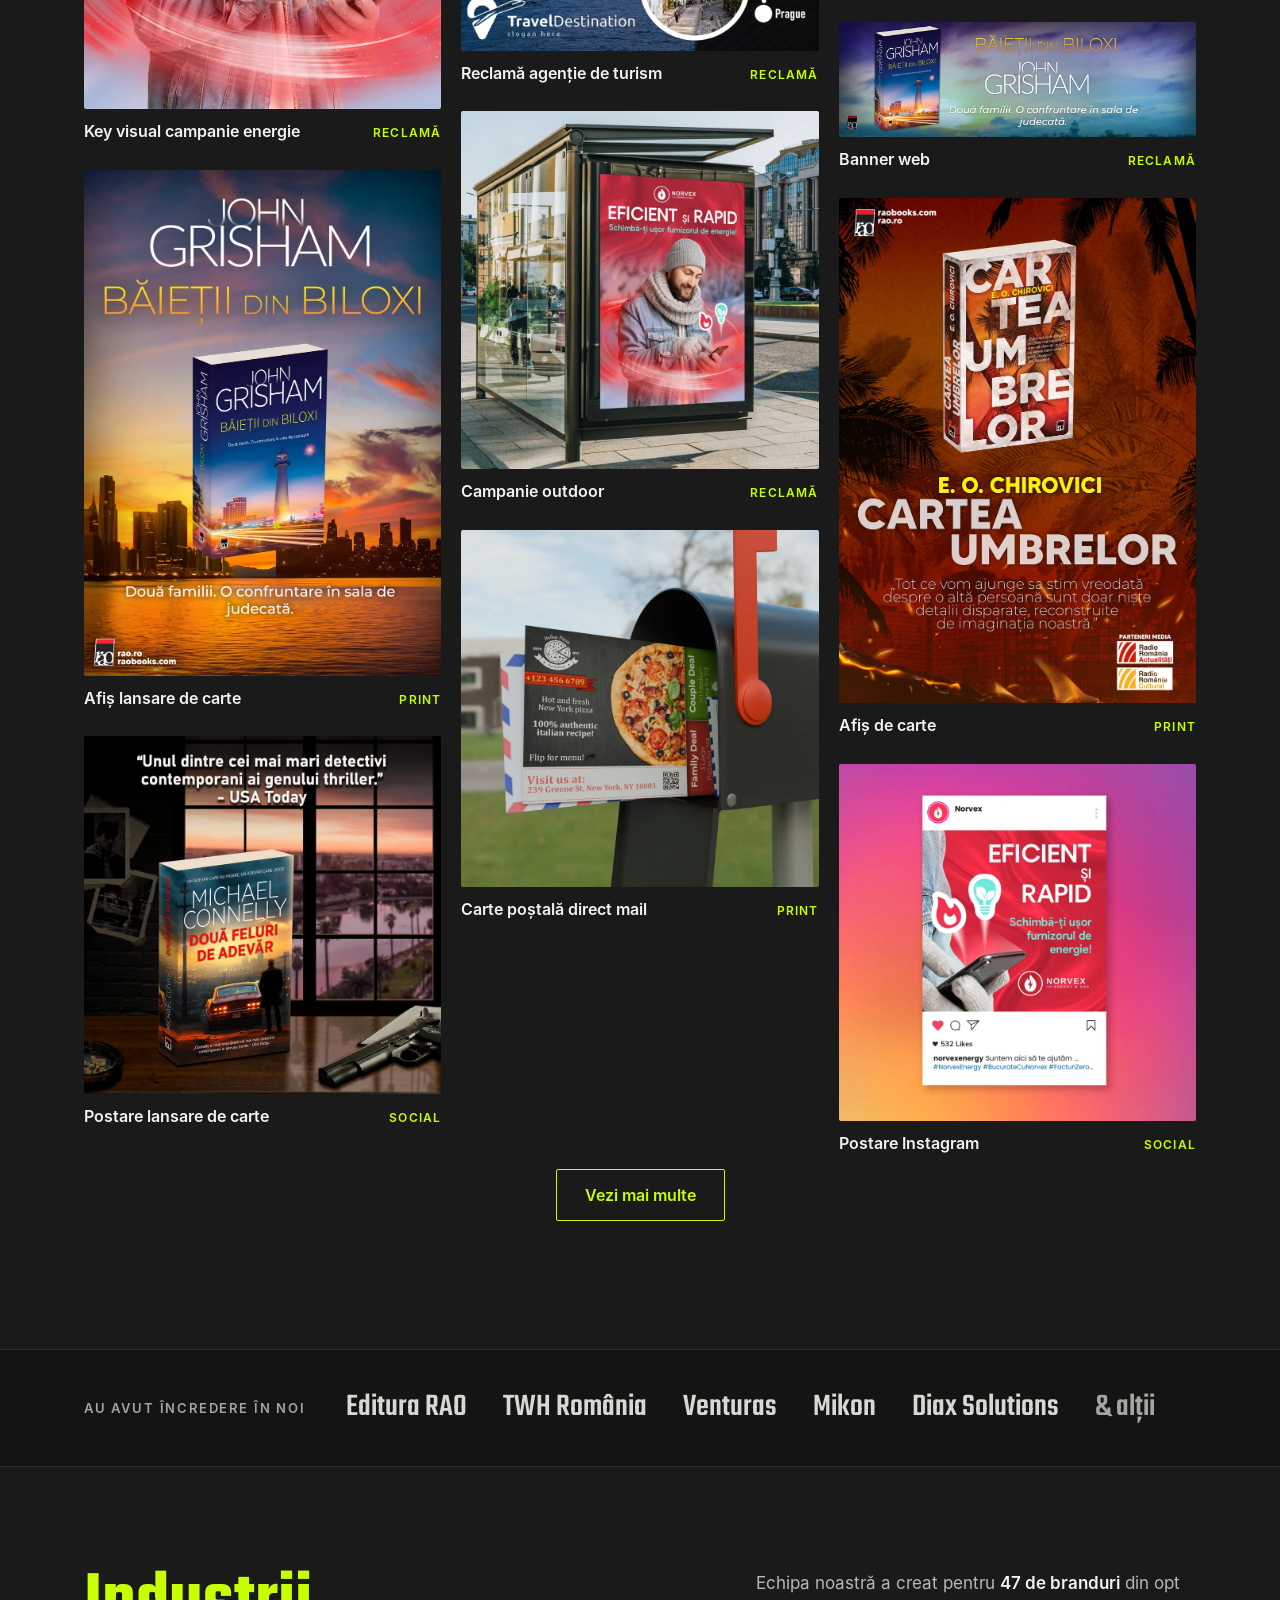
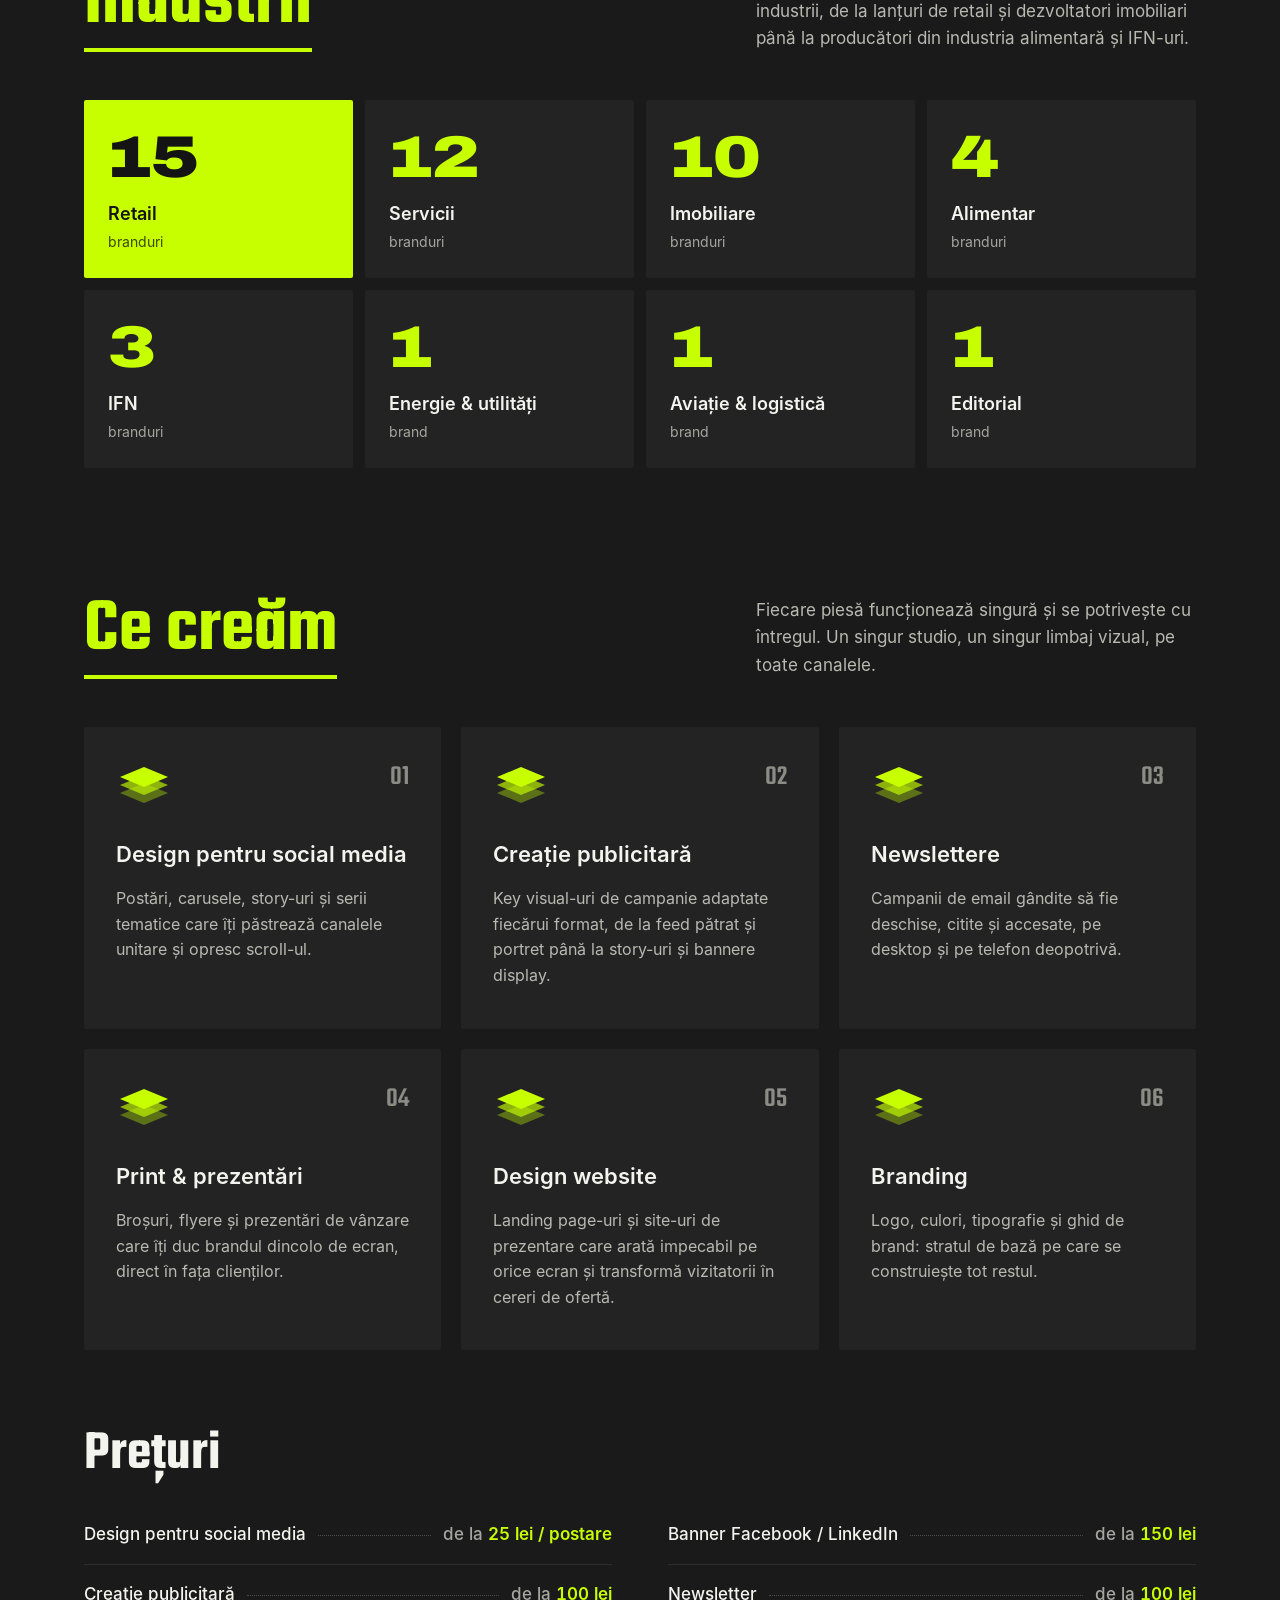
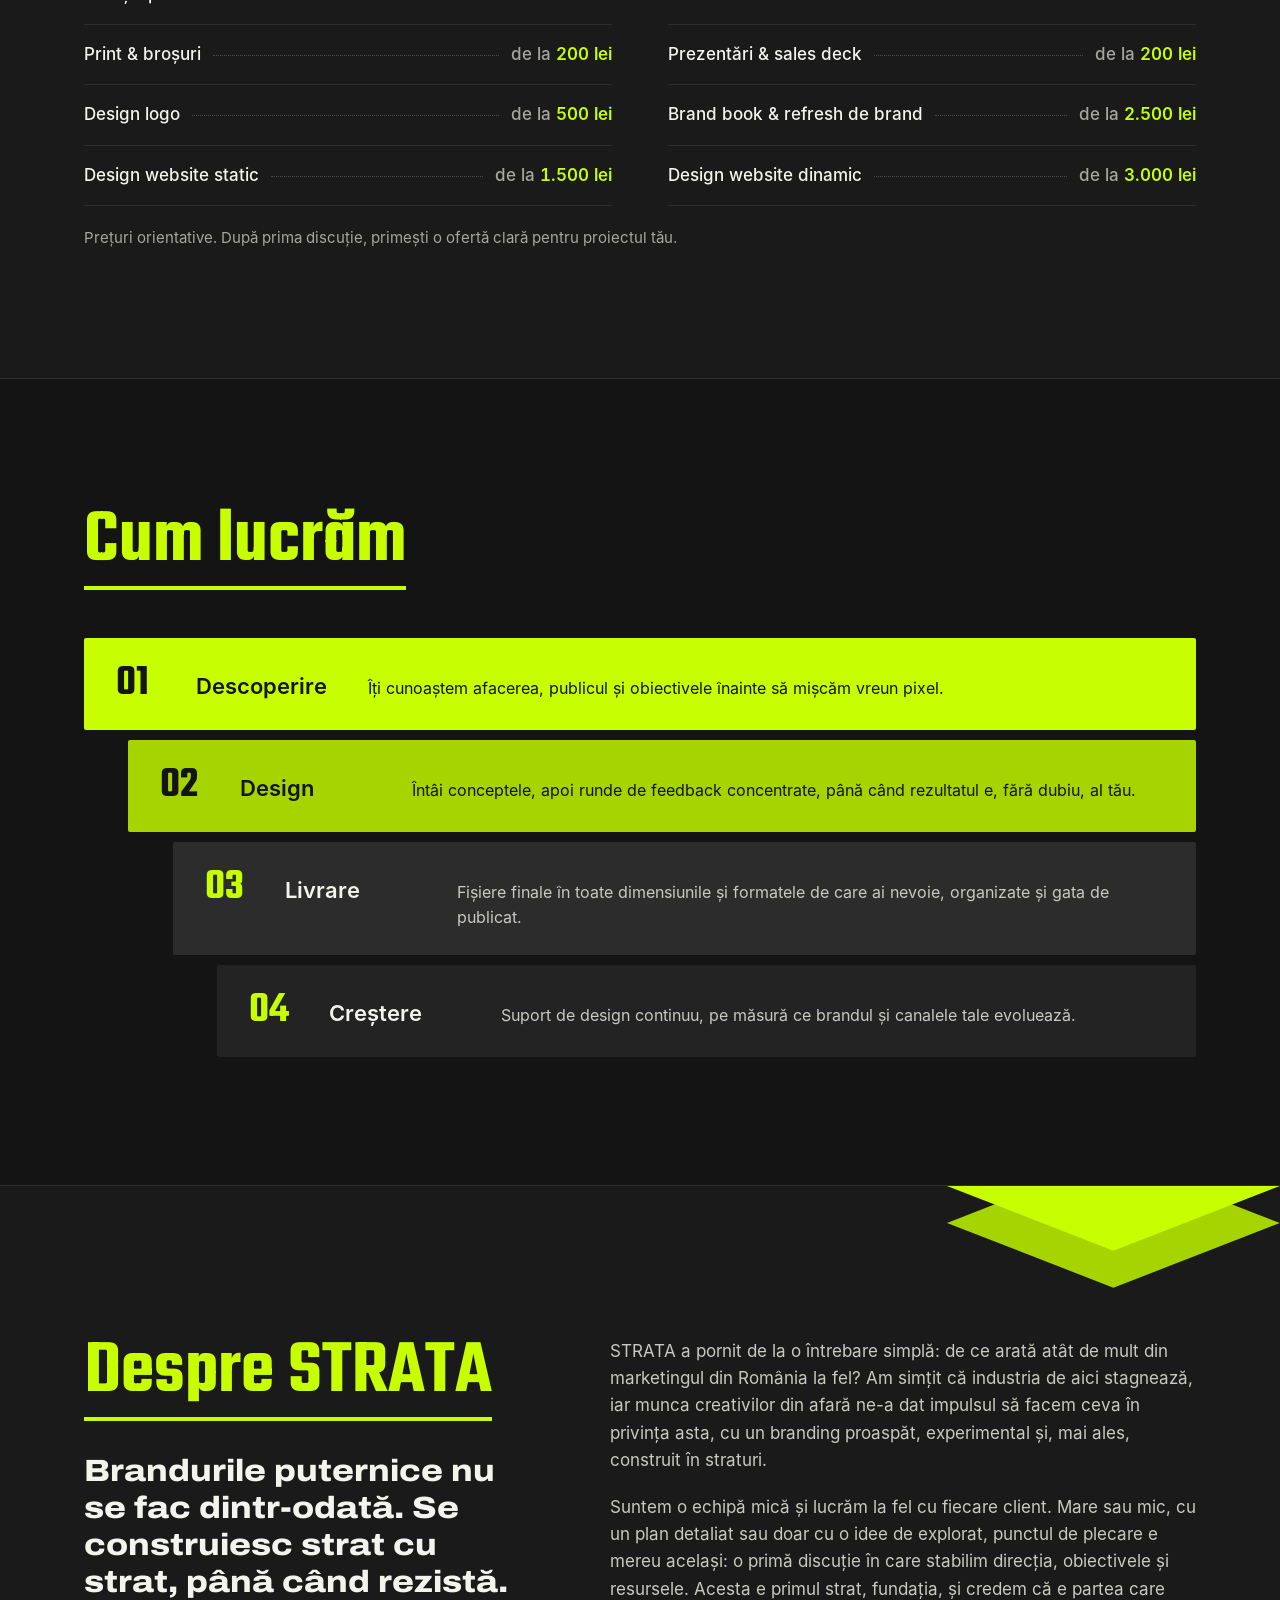
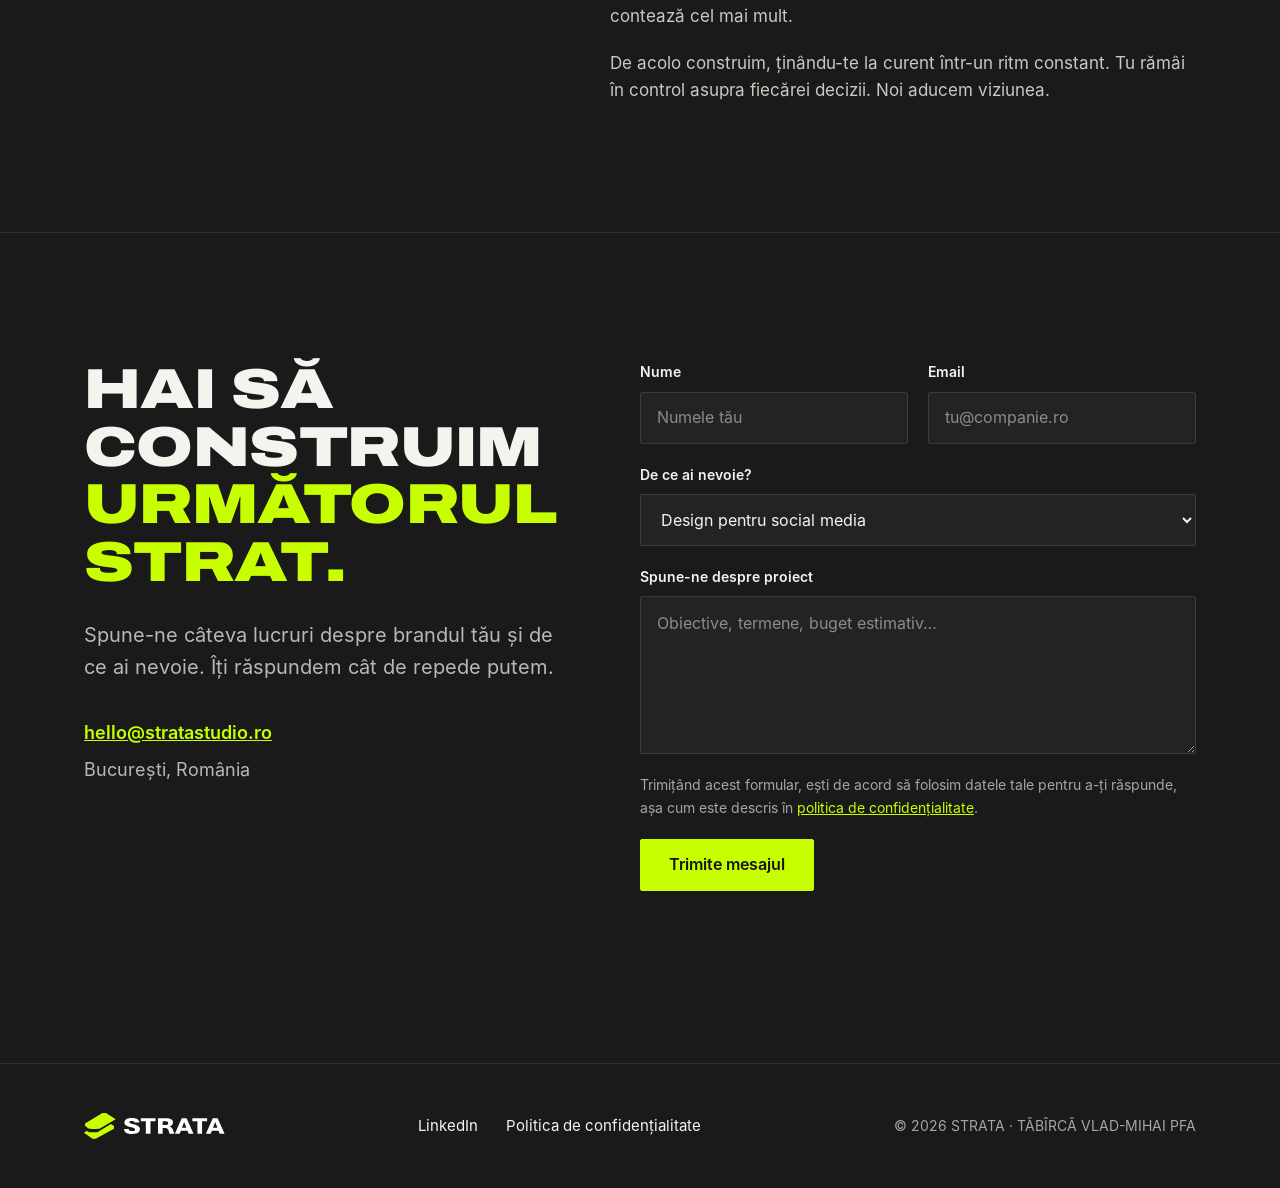
==== commit 7e7f0eb0: "Work section: one 10-piece limit for every filter; button only when a filter has more than 10 Co-Aut" ====
--- a/ro/index.html
+++ b/ro/index.html
@@ -26,7 +26,7 @@
 <link rel="preload" href="../fonts/archivo-expanded-black.woff" as="font" type="font/woff" crossorigin>
 <link rel="preload" href="../fonts/inter-regular.woff" as="font" type="font/woff" crossorigin>
 <link rel="stylesheet" href="../css/style.css?v=20261123">
-<script src="../js/main.js?v=20261123" defer></script>
+<script src="../js/main.js?v=20261123b" defer></script>
 </head>
 <body>
 <a class="skip-link" href="#main">Sari la conținut</a>
